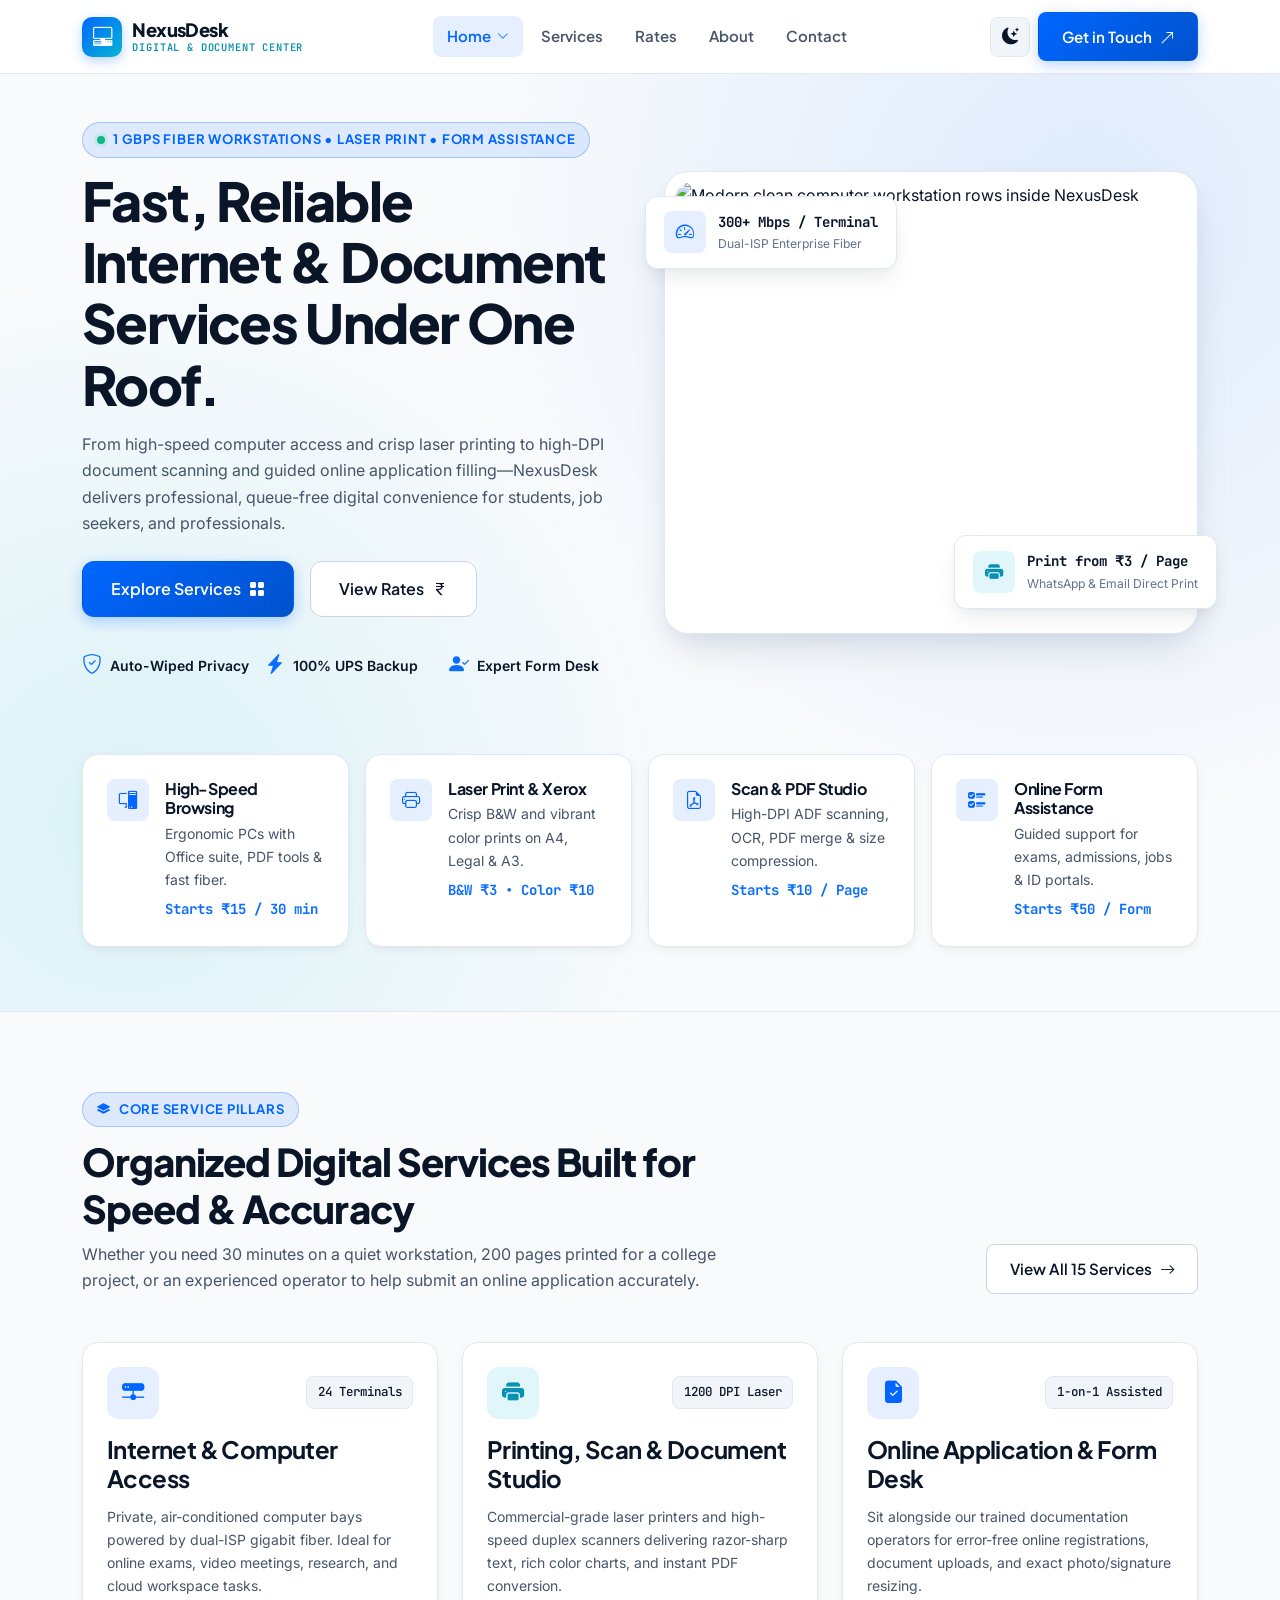
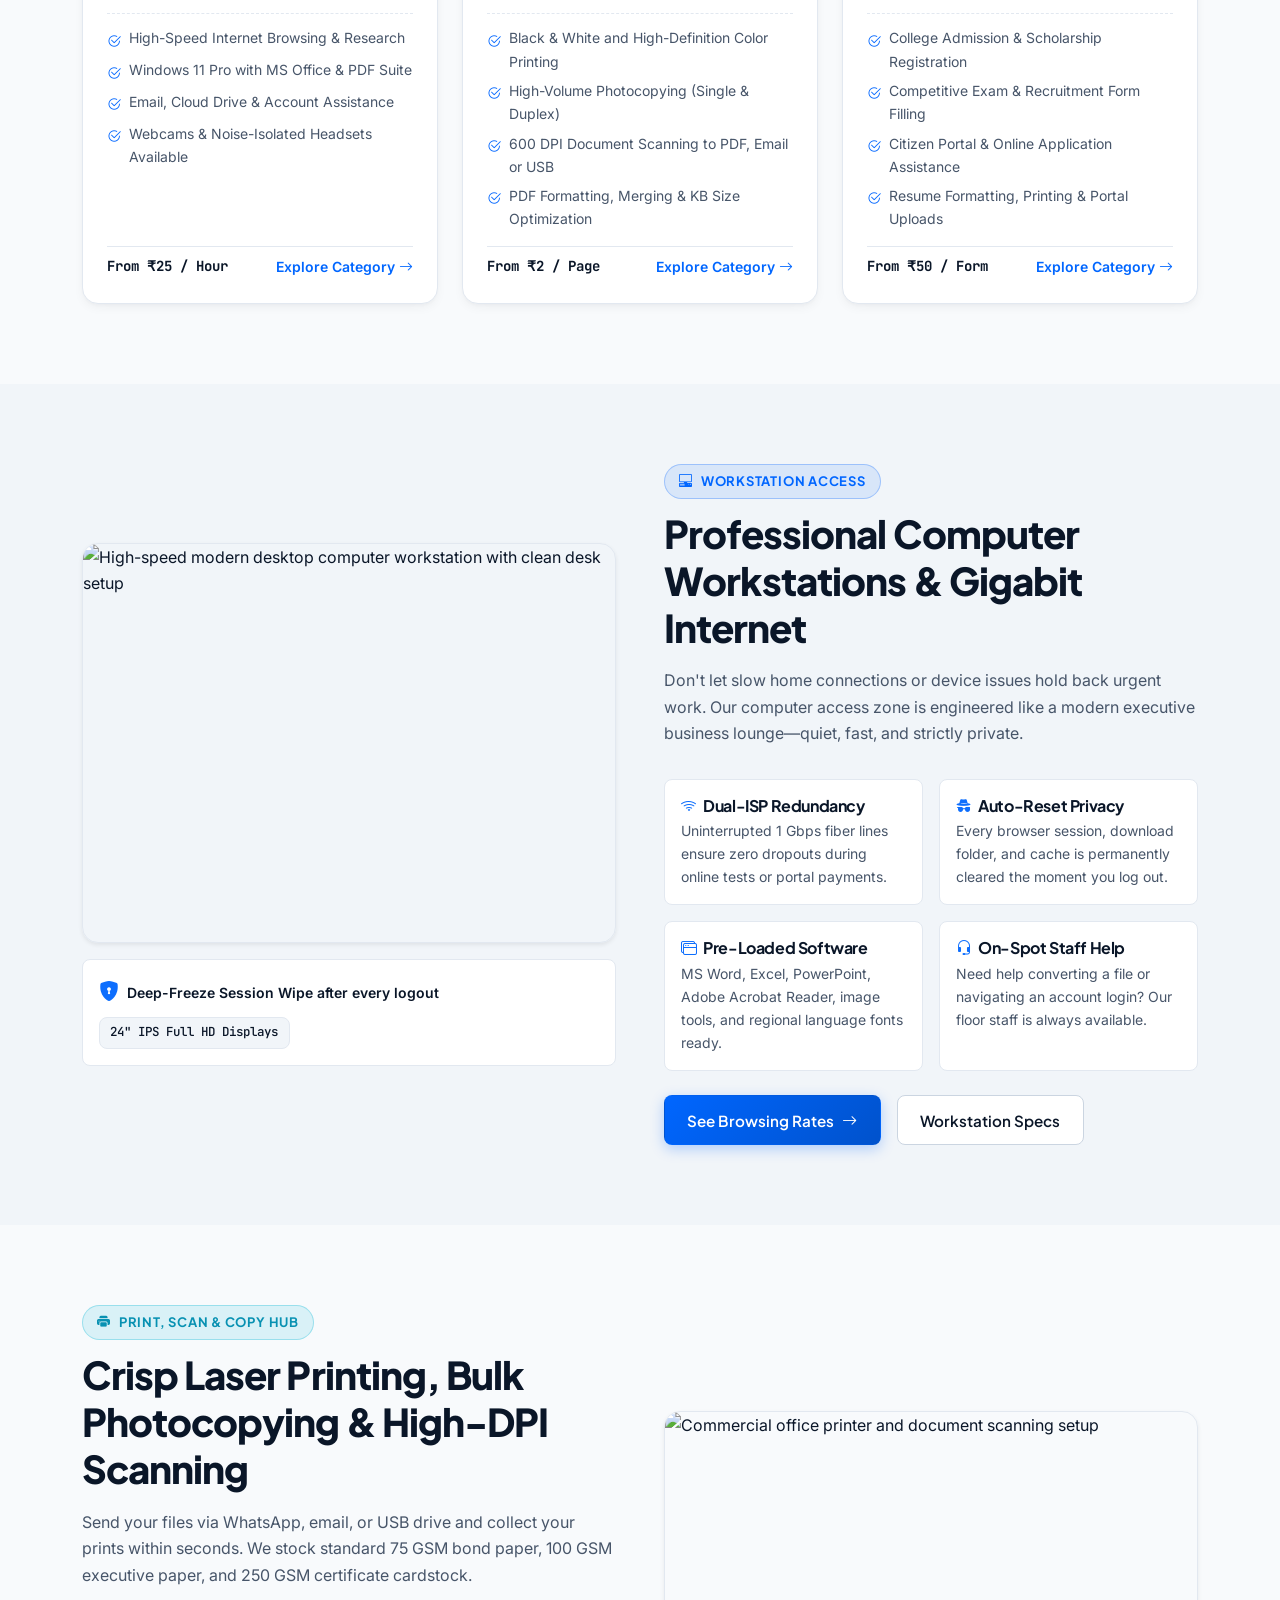
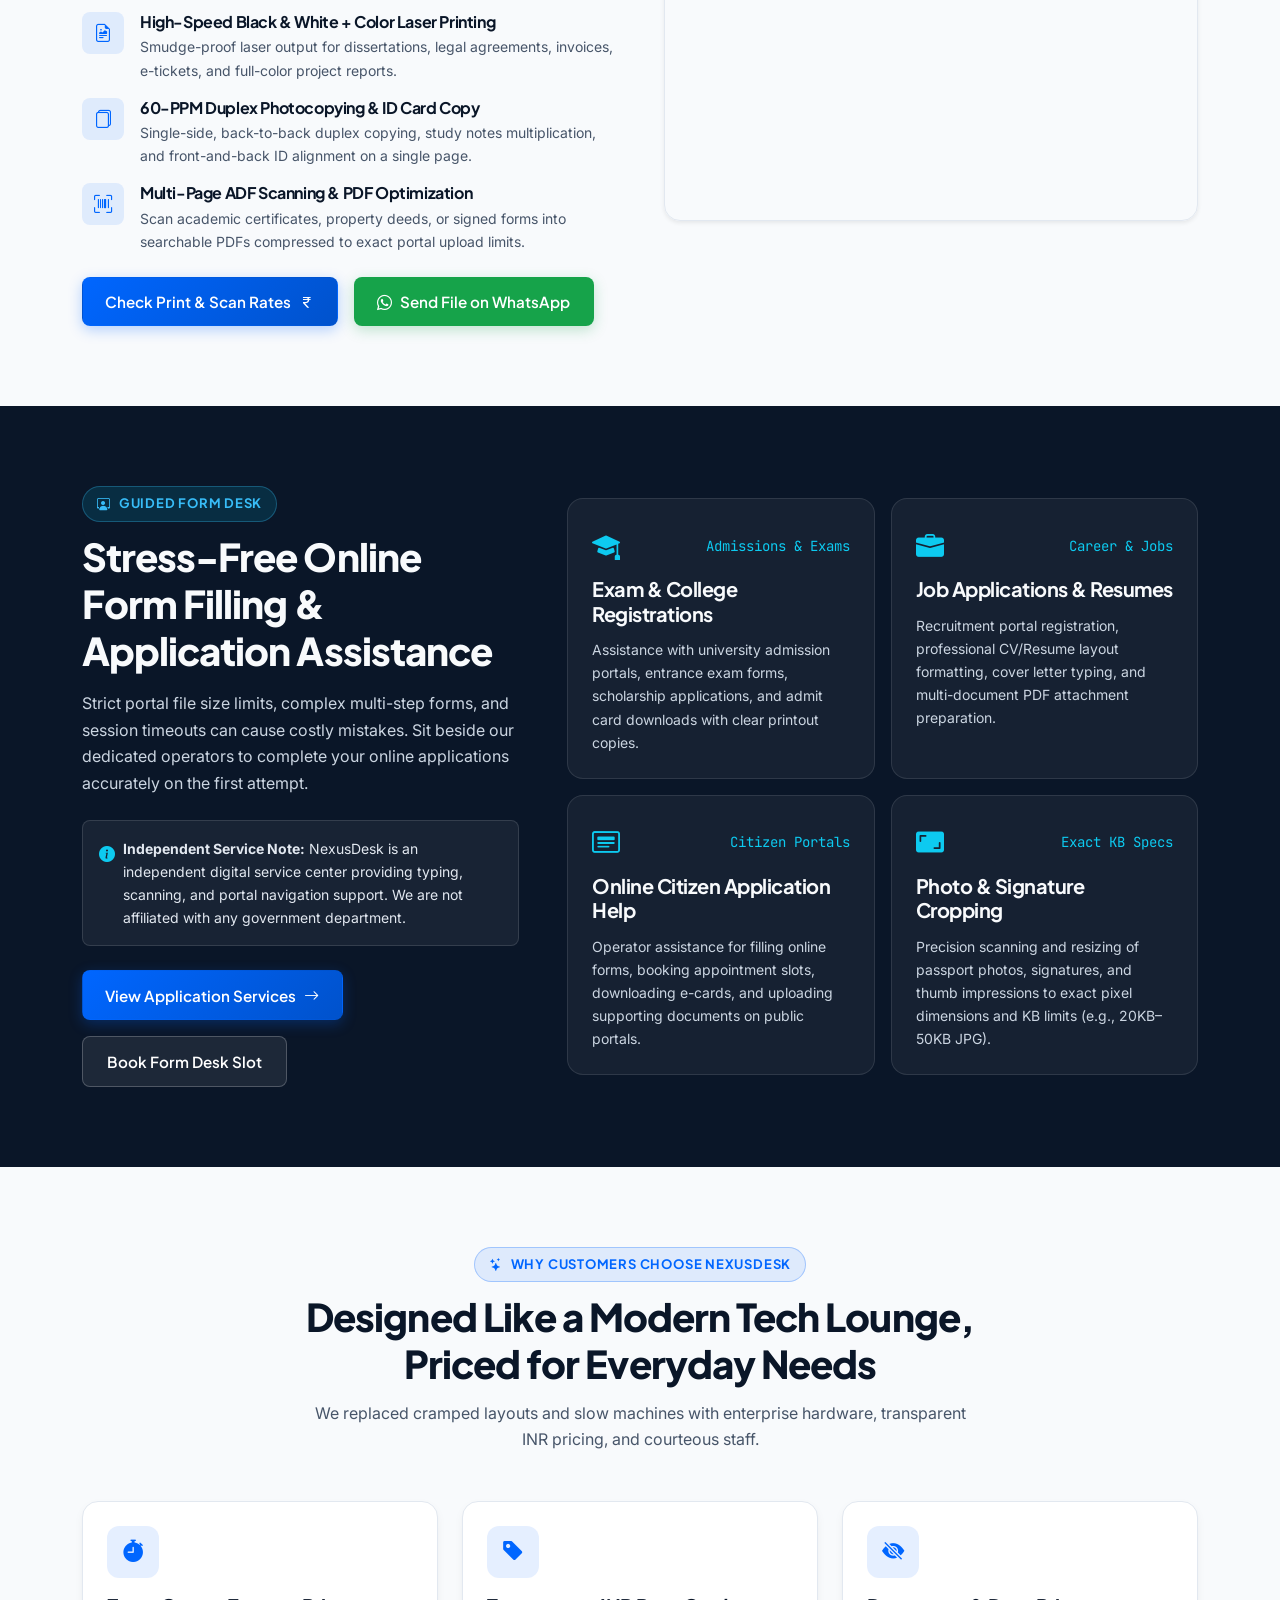
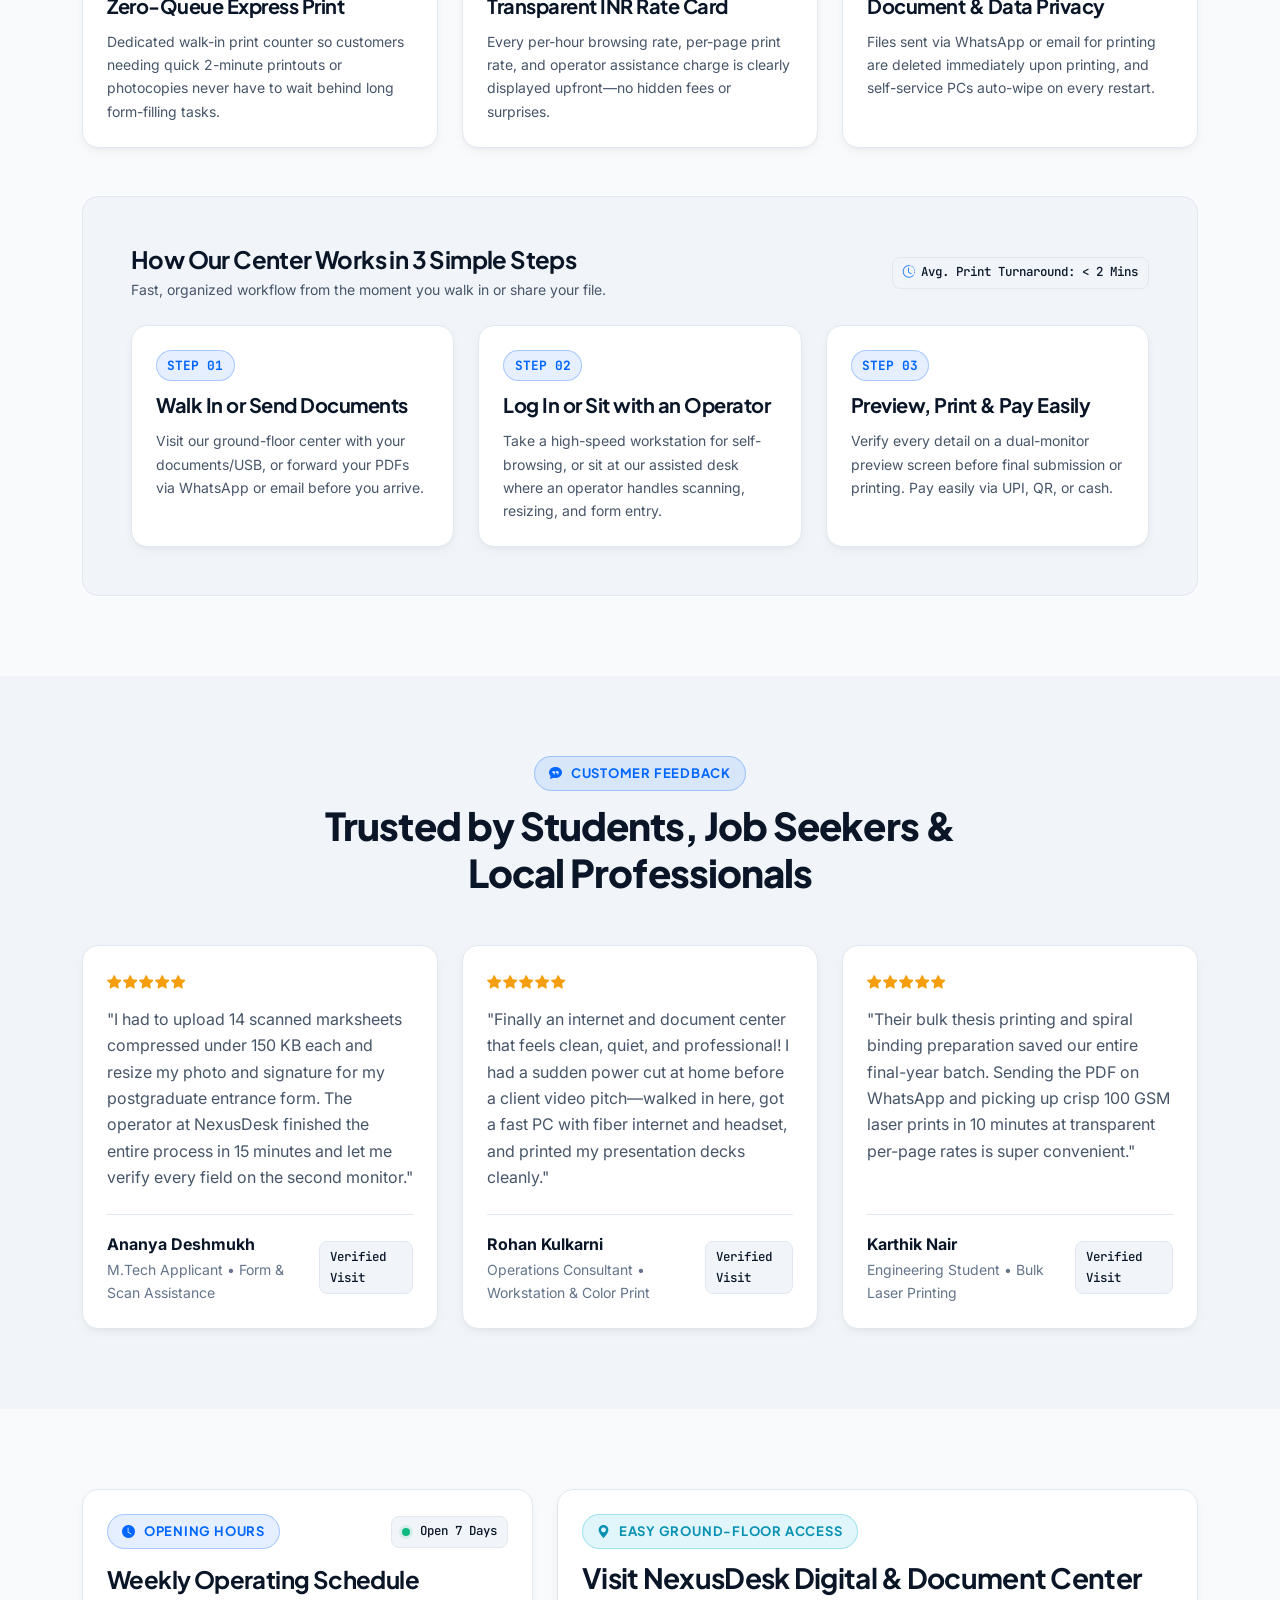
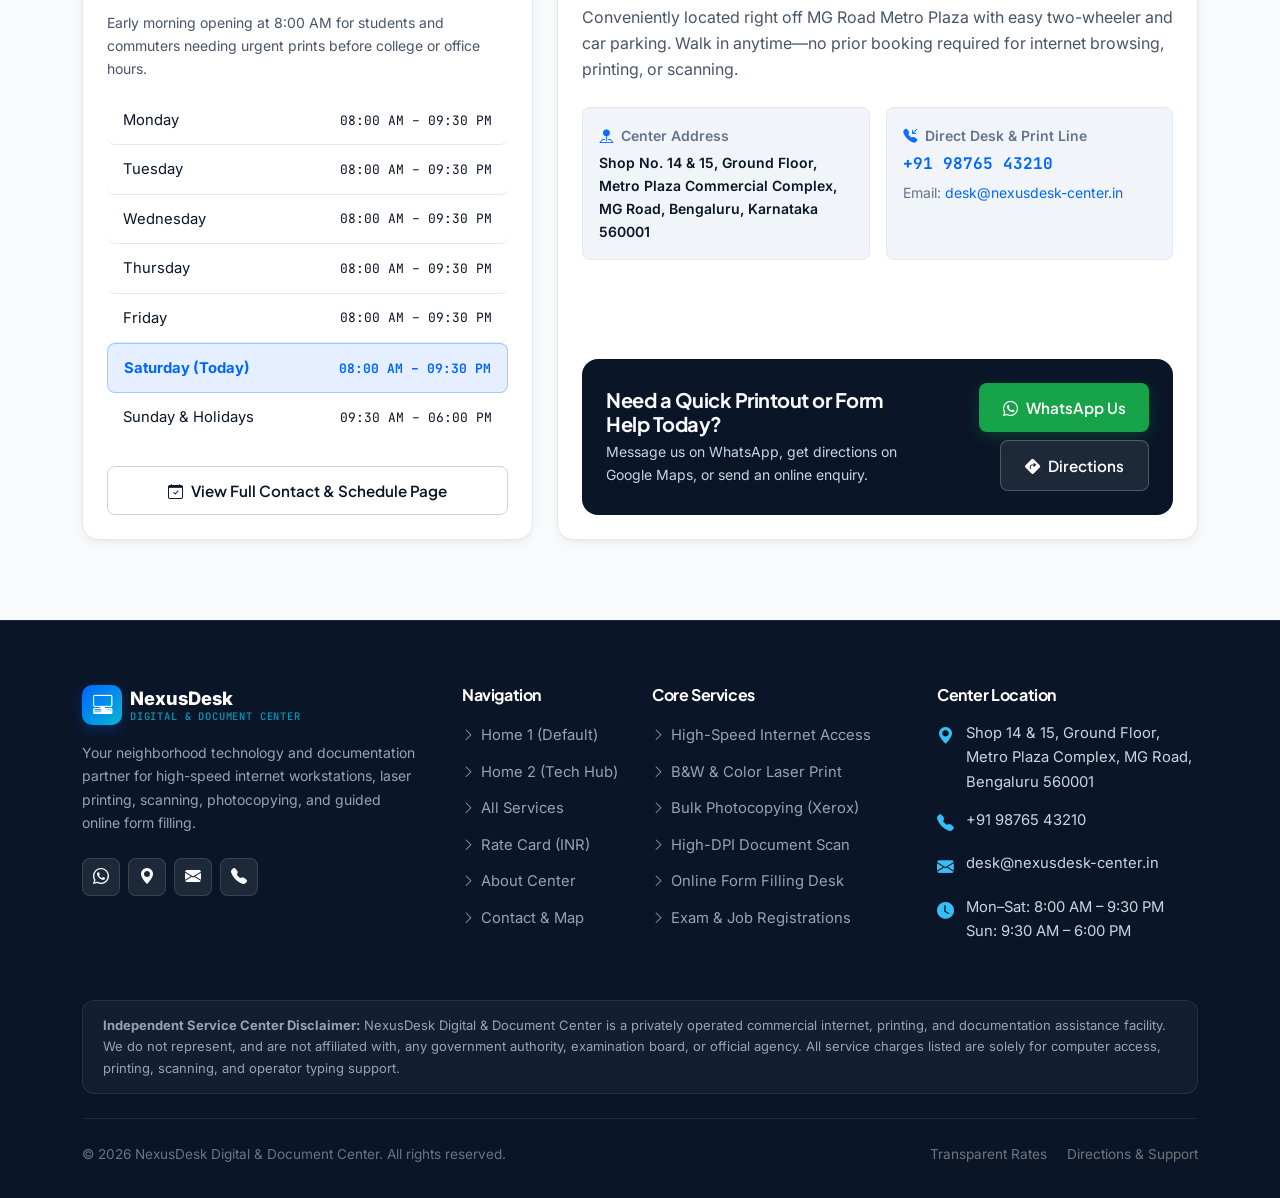
==== index.html @ b6b6ac23 "Your commit message" ====
<!DOCTYPE html>
<html lang="en" data-theme="light">
<head>
  <meta charset="UTF-8" />
  <meta name="viewport" content="width=device-width, initial-scale=1.0" />
  <meta name="description" content="NexusDesk Digital & Document Center — Fast high-speed internet browsing, computer workstations, laser printing, photocopying, high-DPI scanning, and assisted online form filling." />
  <title>NexusDesk Digital &amp; Document Center | High-Speed Internet, Printing &amp; Online Form Assistance</title>

  <!-- Google Fonts (Plus Jakarta Sans, Inter, JetBrains Mono) -->
  <link rel="preconnect" href="https://fonts.googleapis.com" />
  <link rel="preconnect" href="https://fonts.gstatic.com" crossorigin />
  <link href="https://fonts.googleapis.com/css2?family=Inter:wght@400;500;600;700&family=JetBrains+Mono:wght@500;600;700&family=Plus+Jakarta+Sans:wght@600;700;800&display=swap" rel="stylesheet" />

  <!-- Bootstrap 5.3 CSS & Bootstrap Icons -->
  <link href="https://cdn.jsdelivr.net/npm/bootstrap@5.3.3/dist/css/bootstrap.min.css" rel="stylesheet" />
  <link href="https://cdn.jsdelivr.net/npm/bootstrap-icons@1.11.3/font/bootstrap-icons.min.css" rel="stylesheet" />

  <!-- Custom Design System CSS -->
  <link rel="stylesheet" href="assets/css/style.css" />
</head>
<body>

  <!-- ====================================================================
       MANDATORY STICKY NAVBAR
       ==================================================================== -->
  <header class="site-header">
    <nav class="navbar navbar-expand-lg navbar-custom" aria-label="Main Navigation">
      <div class="container">
        <!-- Brand Logo -->
        <a class="navbar-brand-custom" href="index.html">
          <span class="brand-mark"><i class="bi bi-pc-display-horizontal"></i></span>
          <span class="brand-text-wrap">
            <span class="brand-name">NexusDesk</span>
            <span class="brand-tag">Digital &amp; Document Center</span>
          </span>
        </a>

        <!-- Mobile Right Controls (Theme Toggle + Hamburger) -->
        <div class="d-flex align-items-center gap-2 d-lg-none">
          <button type="button" class="btn-theme-toggle js-theme-toggle" aria-label="Switch theme">
            <i class="bi bi-moon-stars-fill"></i>
          </button>
          <button class="navbar-toggler navbar-toggler-custom" type="button" data-bs-toggle="collapse" data-bs-target="#mainNavbarCollapse" aria-controls="mainNavbarCollapse" aria-expanded="false" aria-label="Toggle navigation">
            <i class="bi bi-list"></i>
          </button>
        </div>

        <!-- Navbar Links & Desktop Actions -->
        <div class="collapse navbar-collapse navbar-collapse-custom" id="mainNavbarCollapse">
          <ul class="navbar-nav mx-auto">
            <!-- 1. Home Dropdown (Home 1 & Home 2) -->
            <li class="nav-item dropdown">
              <a class="nav-link dropdown-toggle active" href="index.html" id="homeDropdown" role="button" aria-expanded="false">
                <span>Home</span>
                <i class="bi bi-chevron-down dropdown-chevron"></i>
              </a>
              <ul class="dropdown-menu" aria-labelledby="homeDropdown">
                <li>
                  <a class="dropdown-item active" href="index.html">
                    <div>
                      <span>Home 1 — Digital Service Center</span>
                      <span class="dropdown-item-desc">Classic workstation, print &amp; form hub</span>
                    </div>
                    <i class="bi bi-arrow-right-short fs-5"></i>
                  </a>
                </li>
                <li>
                  <a class="dropdown-item" href="home-2.html">
                    <div>
                      <span>Home 2 — Express Tech &amp; Rate Hub</span>
                      <span class="dropdown-item-desc">Bento showcase &amp; instant cost estimator</span>
                    </div>
                    <i class="bi bi-arrow-right-short fs-5"></i>
                  </a>
                </li>
              </ul>
            </li>

            <!-- 2. Services -->
            <li class="nav-item">
              <a class="nav-link" href="services.html">Services</a>
            </li>

            <!-- 3. Rates -->
            <li class="nav-item">
              <a class="nav-link" href="rates.html">Rates</a>
            </li>

            <!-- 4. About -->
            <li class="nav-item">
              <a class="nav-link" href="about.html">About</a>
            </li>

            <!-- 5. Contact -->
            <li class="nav-item">
              <a class="nav-link" href="contact.html">Contact</a>
            </li>
          </ul>

          <!-- Desktop Theme Toggle + Prominent CTA -->
          <div class="d-none d-lg-flex align-items-center gap-2">
            <button type="button" class="btn-theme-toggle js-theme-toggle" aria-label="Switch theme">
              <i class="bi bi-moon-stars-fill"></i>
            </button>
            <a href="contact.html" class="btn-brand">
              <span>Get in Touch</span>
              <i class="bi bi-arrow-up-right"></i>
            </a>
          </div>

          <!-- Mobile CTA -->
          <div class="navbar-actions-mobile d-lg-none">
            <a href="contact.html" class="btn-brand w-100">
              <span>Get in Touch</span>
              <i class="bi bi-arrow-up-right"></i>
            </a>
          </div>
        </div>
      </div>
    </nav>
  </header>

  <main>
    <!-- ==================================================================
         1. HERO SECTION (HOME 1)
         ================================================================== -->
    <section class="hero-home-1">
      <div class="container">
        <div class="row align-items-center g-5">
          <!-- Hero Copy -->
          <div class="col-lg-6">
            <div class="eyebrow-badge">
              <span class="status-dot"></span>
              <span>1 Gbps Fiber Workstations • Laser Print • Form Assistance</span>
            </div>
            <h1 class="display-title mb-3">
              Fast, Reliable Internet &amp; Document Services Under One Roof.
            </h1>
            <p class="section-subtitle mb-4">
              From high-speed computer access and crisp laser printing to high-DPI document scanning and guided online application filling—NexusDesk delivers professional, queue-free digital convenience for students, job seekers, and professionals.
            </p>

            <!-- Primary & Secondary CTAs -->
            <div class="d-flex flex-wrap align-items-center gap-3 mb-4">
              <a href="services.html" class="btn-brand btn-brand-lg">
                <span>Explore Services</span>
                <i class="bi bi-grid-fill"></i>
              </a>
              <a href="rates.html" class="btn-outline-brand btn-outline-brand-lg">
                <span>View Rates</span>
                <i class="bi bi-currency-rupee"></i>
              </a>
            </div>

            <!-- Trust Micro-Points -->
            <div class="row g-3 pt-2">
              <div class="col-sm-4 col-6">
                <div class="d-flex align-items-center gap-2">
                  <i class="bi bi-shield-check text-primary fs-5"></i>
                  <span class="small fw-semibold">Auto-Wiped Privacy</span>
                </div>
              </div>
              <div class="col-sm-4 col-6">
                <div class="d-flex align-items-center gap-2">
                  <i class="bi bi-lightning-charge-fill text-primary fs-5"></i>
                  <span class="small fw-semibold">100% UPS Backup</span>
                </div>
              </div>
              <div class="col-sm-4 col-12">
                <div class="d-flex align-items-center gap-2">
                  <i class="bi bi-person-check-fill text-primary fs-5"></i>
                  <span class="small fw-semibold">Expert Form Desk</span>
                </div>
              </div>
            </div>
          </div>

          <!-- Hero Workstation Photography & Floating Cards -->
          <div class="col-lg-6">
            <div class="hero-visual-frame">
              <img
                src="https://images.unsplash.com/photo-1497366216548-37526070297c?auto=format&fit=crop&w=1200&q=85"
                alt="Modern clean computer workstation rows inside NexusDesk Digital Service Center"
                class="hero-main-img"
              />

              <!-- Floating Card 1 -->
              <div class="hero-floating-card card-top-left">
                <div class="icon-box-sm">
                  <i class="bi bi-speedometer2"></i>
                </div>
                <div>
                  <div class="font-mono fw-bold small" style="color: var(--text-primary);">300+ Mbps / Terminal</div>
                  <div class="text-muted" style="font-size: 0.76rem;">Dual-ISP Enterprise Fiber</div>
                </div>
              </div>

              <!-- Floating Card 2 -->
              <div class="hero-floating-card card-bottom-right">
                <div class="icon-box-sm" style="background-color: var(--accent-cyan-soft); color: var(--accent-cyan);">
                  <i class="bi bi-printer-fill"></i>
                </div>
                <div>
                  <div class="font-mono fw-bold small" style="color: var(--text-primary);">Print from ₹3 / Page</div>
                  <div class="text-muted" style="font-size: 0.76rem;">WhatsApp &amp; Email Direct Print</div>
                </div>
              </div>
            </div>
          </div>
        </div>

        <!-- Quick Service Highlights Bar -->
        <div class="row g-3 mt-5 pt-2">
          <div class="col-md-6 col-xl-3">
            <div class="surface-card p-4 d-flex align-items-start gap-3">
              <div class="icon-box-sm"><i class="bi bi-pc-display"></i></div>
              <div>
                <h2 class="h6 fw-bold mb-1">High-Speed Browsing</h2>
                <p class="small mb-1">Ergonomic PCs with Office suite, PDF tools &amp; fast fiber.</p>
                <span class="font-mono small fw-bold text-primary">Starts ₹15 / 30 min</span>
              </div>
            </div>
          </div>
          <div class="col-md-6 col-xl-3">
            <div class="surface-card p-4 d-flex align-items-start gap-3">
              <div class="icon-box-sm"><i class="bi bi-printer"></i></div>
              <div>
                <h2 class="h6 fw-bold mb-1">Laser Print &amp; Xerox</h2>
                <p class="small mb-1">Crisp B&amp;W and vibrant color prints on A4, Legal &amp; A3.</p>
                <span class="font-mono small fw-bold text-primary">B&amp;W ₹3 • Color ₹10</span>
              </div>
            </div>
          </div>
          <div class="col-md-6 col-xl-3">
            <div class="surface-card p-4 d-flex align-items-start gap-3">
              <div class="icon-box-sm"><i class="bi bi-file-earmark-pdf"></i></div>
              <div>
                <h2 class="h6 fw-bold mb-1">Scan &amp; PDF Studio</h2>
                <p class="small mb-1">High-DPI ADF scanning, OCR, PDF merge &amp; size compression.</p>
                <span class="font-mono small fw-bold text-primary">Starts ₹10 / Page</span>
              </div>
            </div>
          </div>
          <div class="col-md-6 col-xl-3">
            <div class="surface-card p-4 d-flex align-items-start gap-3">
              <div class="icon-box-sm"><i class="bi bi-ui-checks"></i></div>
              <div>
                <h2 class="h6 fw-bold mb-1">Online Form Assistance</h2>
                <p class="small mb-1">Guided support for exams, admissions, jobs &amp; ID portals.</p>
                <span class="font-mono small fw-bold text-primary">Starts ₹50 / Form</span>
              </div>
            </div>
          </div>
        </div>
      </div>
    </section>

    <!-- ==================================================================
         2. FEATURED SERVICES OVERVIEW
         ================================================================== -->
    <section class="section-padding">
      <div class="container">
        <div class="row align-items-end justify-content-between mb-5 g-3">
          <div class="col-lg-7">
            <span class="eyebrow-badge"><i class="bi bi-layers-fill"></i> Core Service Pillars</span>
            <h2 class="section-title mb-2">Organized Digital Services Built for Speed &amp; Accuracy</h2>
            <p class="section-subtitle mb-0">
              Whether you need 30 minutes on a quiet workstation, 200 pages printed for a college project, or an experienced operator to help submit an online application accurately.
            </p>
          </div>
          <div class="col-lg-auto">
            <a href="services.html" class="btn-outline-brand">
              <span>View All 15 Services</span>
              <i class="bi bi-arrow-right"></i>
            </a>
          </div>
        </div>

        <div class="row g-4">
          <!-- Pillar 1 -->
          <div class="col-lg-4 js-reveal">
            <div class="surface-card d-flex flex-column justify-content-between">
              <div>
                <div class="d-flex align-items-center justify-content-between mb-3">
                  <div class="icon-box mb-0"><i class="bi bi-hdd-network-fill"></i></div>
                  <span class="spec-pill">24 Terminals</span>
                </div>
                <h3 class="h4 fw-bold">Internet &amp; Computer Access</h3>
                <p class="small">
                  Private, air-conditioned computer bays powered by dual-ISP gigabit fiber. Ideal for online exams, video meetings, research, and cloud workspace tasks.
                </p>
                <ul class="service-meta-list">
                  <li><i class="bi bi-check2-circle"></i> <span>High-Speed Internet Browsing &amp; Research</span></li>
                  <li><i class="bi bi-check2-circle"></i> <span>Windows 11 Pro with MS Office &amp; PDF Suite</span></li>
                  <li><i class="bi bi-check2-circle"></i> <span>Email, Cloud Drive &amp; Account Assistance</span></li>
                  <li><i class="bi bi-check2-circle"></i> <span>Webcams &amp; Noise-Isolated Headsets Available</span></li>
                </ul>
              </div>
              <div class="pt-2 border-top d-flex align-items-center justify-content-between" style="border-color: var(--border-color) !important;">
                <span class="font-mono small fw-bold" style="color: var(--text-primary);">From ₹25 / Hour</span>
                <a href="services.html#internet-services" class="fw-semibold small">
                  Explore Category <i class="bi bi-arrow-right"></i>
                </a>
              </div>
            </div>
          </div>

          <!-- Pillar 2 -->
          <div class="col-lg-4 js-reveal">
            <div class="surface-card d-flex flex-column justify-content-between">
              <div>
                <div class="d-flex align-items-center justify-content-between mb-3">
                  <div class="icon-box icon-cyan mb-0"><i class="bi bi-printer-fill"></i></div>
                  <span class="spec-pill">1200 DPI Laser</span>
                </div>
                <h3 class="h4 fw-bold">Printing, Scan &amp; Document Studio</h3>
                <p class="small">
                  Commercial-grade laser printers and high-speed duplex scanners delivering razor-sharp text, rich color charts, and instant PDF conversion.
                </p>
                <ul class="service-meta-list">
                  <li><i class="bi bi-check2-circle"></i> <span>Black &amp; White and High-Definition Color Printing</span></li>
                  <li><i class="bi bi-check2-circle"></i> <span>High-Volume Photocopying (Single &amp; Duplex)</span></li>
                  <li><i class="bi bi-check2-circle"></i> <span>600 DPI Document Scanning to PDF, Email or USB</span></li>
                  <li><i class="bi bi-check2-circle"></i> <span>PDF Formatting, Merging &amp; KB Size Optimization</span></li>
                </ul>
              </div>
              <div class="pt-2 border-top d-flex align-items-center justify-content-between" style="border-color: var(--border-color) !important;">
                <span class="font-mono small fw-bold" style="color: var(--text-primary);">From ₹2 / Page</span>
                <a href="services.html#printing-services" class="fw-semibold small">
                  Explore Category <i class="bi bi-arrow-right"></i>
                </a>
              </div>
            </div>
          </div>

          <!-- Pillar 3 -->
          <div class="col-lg-4 js-reveal">
            <div class="surface-card d-flex flex-column justify-content-between">
              <div>
                <div class="d-flex align-items-center justify-content-between mb-3">
                  <div class="icon-box mb-0"><i class="bi bi-file-earmark-check-fill"></i></div>
                  <span class="spec-pill">1-on-1 Assisted</span>
                </div>
                <h3 class="h4 fw-bold">Online Application &amp; Form Desk</h3>
                <p class="small">
                  Sit alongside our trained documentation operators for error-free online registrations, document uploads, and exact photo/signature resizing.
                </p>
                <ul class="service-meta-list">
                  <li><i class="bi bi-check2-circle"></i> <span>College Admission &amp; Scholarship Registration</span></li>
                  <li><i class="bi bi-check2-circle"></i> <span>Competitive Exam &amp; Recruitment Form Filling</span></li>
                  <li><i class="bi bi-check2-circle"></i> <span>Citizen Portal &amp; Online Application Assistance</span></li>
                  <li><i class="bi bi-check2-circle"></i> <span>Resume Formatting, Printing &amp; Portal Uploads</span></li>
                </ul>
              </div>
              <div class="pt-2 border-top d-flex align-items-center justify-content-between" style="border-color: var(--border-color) !important;">
                <span class="font-mono small fw-bold" style="color: var(--text-primary);">From ₹50 / Form</span>
                <a href="services.html#application-services" class="fw-semibold small">
                  Explore Category <i class="bi bi-arrow-right"></i>
                </a>
              </div>
            </div>
          </div>
        </div>
      </div>
    </section>

    <!-- ==================================================================
         3. INTERNET BROWSING & COMPUTER ACCESS SECTION
         ================================================================== -->
    <section class="section-padding bg-surface-alt">
      <div class="container">
        <div class="row align-items-center g-5">
          <div class="col-lg-6 js-reveal">
            <div class="position-relative">
              <img
                src="https://images.unsplash.com/photo-1517694712202-14dd9538aa97?auto=format&fit=crop&w=1000&q=80"
                alt="High-speed modern desktop computer workstation with clean desk setup"
                class="rounded-4 shadow-sm w-100"
                style="height: 400px; object-fit: cover; border: 1px solid var(--border-color);"
              />
              <div class="p-3 rounded-3 mt-3 d-flex flex-wrap align-items-center justify-content-between gap-2" style="background-color: var(--bg-surface); border: 1px solid var(--border-color);">
                <div class="d-flex align-items-center gap-2">
                  <i class="bi bi-shield-lock-fill text-primary fs-5"></i>
                  <span class="small fw-semibold">Deep-Freeze Session Wipe after every logout</span>
                </div>
                <span class="spec-pill">24" IPS Full HD Displays</span>
              </div>
            </div>
          </div>

          <div class="col-lg-6 js-reveal">
            <span class="eyebrow-badge"><i class="bi bi-pc-display-horizontal"></i> Workstation Access</span>
            <h2 class="section-title mb-3">Professional Computer Workstations &amp; Gigabit Internet</h2>
            <p>
              Don't let slow home connections or device issues hold back urgent work. Our computer access zone is engineered like a modern executive business lounge—quiet, fast, and strictly private.
            </p>

            <div class="row g-3 my-3">
              <div class="col-sm-6">
                <div class="p-3 rounded-3 h-100" style="background-color: var(--bg-surface); border: 1px solid var(--border-color);">
                  <h3 class="h6 fw-bold mb-1"><i class="bi bi-wifi text-primary me-1"></i> Dual-ISP Redundancy</h3>
                  <p class="small mb-0">Uninterrupted 1 Gbps fiber lines ensure zero dropouts during online tests or portal payments.</p>
                </div>
              </div>
              <div class="col-sm-6">
                <div class="p-3 rounded-3 h-100" style="background-color: var(--bg-surface); border: 1px solid var(--border-color);">
                  <h3 class="h6 fw-bold mb-1"><i class="bi bi-incognito text-primary me-1"></i> Auto-Reset Privacy</h3>
                  <p class="small mb-0">Every browser session, download folder, and cache is permanently cleared the moment you log out.</p>
                </div>
              </div>
              <div class="col-sm-6">
                <div class="p-3 rounded-3 h-100" style="background-color: var(--bg-surface); border: 1px solid var(--border-color);">
                  <h3 class="h6 fw-bold mb-1"><i class="bi bi-window-stack text-primary me-1"></i> Pre-Loaded Software</h3>
                  <p class="small mb-0">MS Word, Excel, PowerPoint, Adobe Acrobat Reader, image tools, and regional language fonts ready.</p>
                </div>
              </div>
              <div class="col-sm-6">
                <div class="p-3 rounded-3 h-100" style="background-color: var(--bg-surface); border: 1px solid var(--border-color);">
                  <h3 class="h6 fw-bold mb-1"><i class="bi bi-headset text-primary me-1"></i> On-Spot Staff Help</h3>
                  <p class="small mb-0">Need help converting a file or navigating an account login? Our floor staff is always available.</p>
                </div>
              </div>
            </div>

            <div class="d-flex flex-wrap gap-3 mt-4">
              <a href="rates.html#browsing-rates" class="btn-brand">
                <span>See Browsing Rates</span>
                <i class="bi bi-arrow-right"></i>
              </a>
              <a href="services.html#internet-services" class="btn-outline-brand">
                <span>Workstation Specs</span>
              </a>
            </div>
          </div>
        </div>
      </div>
    </section>

    <!-- ==================================================================
         4. PRINTING, SCANNING & PHOTOCOPYING SHOWCASE
         ================================================================== -->
    <section class="section-padding">
      <div class="container">
        <div class="row align-items-center g-5">
          <div class="col-lg-6 order-2 order-lg-1 js-reveal">
            <span class="eyebrow-badge eyebrow-cyan"><i class="bi bi-printer-fill"></i> Print, Scan &amp; Copy Hub</span>
            <h2 class="section-title mb-3">Crisp Laser Printing, Bulk Photocopying &amp; High-DPI Scanning</h2>
            <p>
              Send your files via WhatsApp, email, or USB drive and collect your prints within seconds. We stock standard 75 GSM bond paper, 100 GSM executive paper, and 250 GSM certificate cardstock.
            </p>

            <div class="d-flex flex-column gap-3 my-4">
              <div class="d-flex align-items-start gap-3">
                <div class="icon-box-sm"><i class="bi bi-file-earmark-richtext"></i></div>
                <div>
                  <h3 class="h6 fw-bold mb-1">High-Speed Black &amp; White + Color Laser Printing</h3>
                  <p class="small mb-0">Smudge-proof laser output for dissertations, legal agreements, invoices, e-tickets, and full-color project reports.</p>
                </div>
              </div>
              <div class="d-flex align-items-start gap-3">
                <div class="icon-box-sm"><i class="bi bi-files"></i></div>
                <div>
                  <h3 class="h6 fw-bold mb-1">60-PPM Duplex Photocopying &amp; ID Card Copy</h3>
                  <p class="small mb-0">Single-side, back-to-back duplex copying, study notes multiplication, and front-and-back ID alignment on a single page.</p>
                </div>
              </div>
              <div class="d-flex align-items-start gap-3">
                <div class="icon-box-sm"><i class="bi bi-upc-scan"></i></div>
                <div>
                  <h3 class="h6 fw-bold mb-1">Multi-Page ADF Scanning &amp; PDF Optimization</h3>
                  <p class="small mb-0">Scan academic certificates, property deeds, or signed forms into searchable PDFs compressed to exact portal upload limits.</p>
                </div>
              </div>
            </div>

            <div class="d-flex flex-wrap gap-3">
              <a href="rates.html#printing-rates" class="btn-brand">
                <span>Check Print &amp; Scan Rates</span>
                <i class="bi bi-currency-rupee"></i>
              </a>
              <a href="https://wa.me/919876543210?text=Hello%20NexusDesk%2C%20I%20would%20like%20to%20send%20a%20document%20for%20printing." data-config="whatsapp" data-whatsapp-msg="Hello NexusDesk, I would like to send a document for printing." class="btn-whatsapp">
                <i class="bi bi-whatsapp"></i>
                <span>Send File on WhatsApp</span>
              </a>
            </div>
          </div>

          <div class="col-lg-6 order-1 order-lg-2 js-reveal">
            <img
              src="https://images.unsplash.com/photo-1612815154858-60aa4c59eaa6?auto=format&fit=crop&w=1000&q=80"
              alt="Commercial office printer and document scanning setup"
              class="rounded-4 shadow-sm w-100"
              style="height: 410px; object-fit: cover; border: 1px solid var(--border-color);"
            />
          </div>
        </div>
      </div>
    </section>

    <!-- ==================================================================
         5. ONLINE APPLICATION & FORM-FILLING ASSISTANCE SECTION
         ================================================================== -->
    <section class="section-padding bg-navy">
      <div class="container">
        <div class="row align-items-center g-5">
          <div class="col-lg-5 js-reveal">
            <span class="eyebrow-badge eyebrow-on-navy"><i class="bi bi-person-workspace"></i> Guided Form Desk</span>
            <h2 class="section-title mb-3">Stress-Free Online Form Filling &amp; Application Assistance</h2>
            <p class="mb-4">
              Strict portal file size limits, complex multi-step forms, and session timeouts can cause costly mistakes. Sit beside our dedicated operators to complete your online applications accurately on the first attempt.
            </p>
            <div class="p-3 rounded-3 mb-4" style="background: rgba(255,255,255,0.06); border: 1px solid rgba(255,255,255,0.12);">
              <div class="d-flex align-items-start gap-2">
                <i class="bi bi-info-circle-fill text-info mt-1"></i>
                <p class="small mb-0" style="color: #E2E8F0;">
                  <strong>Independent Service Note:</strong> NexusDesk is an independent digital service center providing typing, scanning, and portal navigation support. We are not affiliated with any government department.
                </p>
              </div>
            </div>
            <div class="d-flex flex-wrap gap-3">
              <a href="services.html#application-services" class="btn-brand">
                <span>View Application Services</span>
                <i class="bi bi-arrow-right"></i>
              </a>
              <a href="contact.html?service=Online%20Form%20Filling" class="btn-on-navy-outline">
                <span>Book Form Desk Slot</span>
              </a>
            </div>
          </div>

          <div class="col-lg-7 js-reveal">
            <div class="row g-3">
              <div class="col-md-6">
                <div class="p-4 rounded-4 h-100" style="background: rgba(255,255,255,0.05); border: 1px solid rgba(255,255,255,0.1);">
                  <div class="d-flex align-items-center justify-content-between mb-2">
                    <i class="bi bi-mortarboard-fill fs-3 text-info"></i>
                    <span class="font-mono small text-info">Admissions &amp; Exams</span>
                  </div>
                  <h3 class="h5 fw-bold">Exam &amp; College Registrations</h3>
                  <p class="small mb-0">
                    Assistance with university admission portals, entrance exam forms, scholarship applications, and admit card downloads with clear printout copies.
                  </p>
                </div>
              </div>
              <div class="col-md-6">
                <div class="p-4 rounded-4 h-100" style="background: rgba(255,255,255,0.05); border: 1px solid rgba(255,255,255,0.1);">
                  <div class="d-flex align-items-center justify-content-between mb-2">
                    <i class="bi bi-briefcase-fill fs-3 text-info"></i>
                    <span class="font-mono small text-info">Career &amp; Jobs</span>
                  </div>
                  <h3 class="h5 fw-bold">Job Applications &amp; Resumes</h3>
                  <p class="small mb-0">
                    Recruitment portal registration, professional CV/Resume layout formatting, cover letter typing, and multi-document PDF attachment preparation.
                  </p>
                </div>
              </div>
              <div class="col-md-6">
                <div class="p-4 rounded-4 h-100" style="background: rgba(255,255,255,0.05); border: 1px solid rgba(255,255,255,0.1);">
                  <div class="d-flex align-items-center justify-content-between mb-2">
                    <i class="bi bi-card-heading fs-3 text-info"></i>
                    <span class="font-mono small text-info">Citizen Portals</span>
                  </div>
                  <h3 class="h5 fw-bold">Online Citizen Application Help</h3>
                  <p class="small mb-0">
                    Operator assistance for filling online forms, booking appointment slots, downloading e-cards, and uploading supporting documents on public portals.
                  </p>
                </div>
              </div>
              <div class="col-md-6">
                <div class="p-4 rounded-4 h-100" style="background: rgba(255,255,255,0.05); border: 1px solid rgba(255,255,255,0.1);">
                  <div class="d-flex align-items-center justify-content-between mb-2">
                    <i class="bi bi-aspect-ratio-fill fs-3 text-info"></i>
                    <span class="font-mono small text-info">Exact KB Specs</span>
                  </div>
                  <h3 class="h5 fw-bold">Photo &amp; Signature Cropping</h3>
                  <p class="small mb-0">
                    Precision scanning and resizing of passport photos, signatures, and thumb impressions to exact pixel dimensions and KB limits (e.g., 20KB–50KB JPG).
                  </p>
                </div>
              </div>
            </div>
          </div>
        </div>
      </div>
    </section>

    <!-- ==================================================================
         6. WHY CHOOSE US & SIMPLE 3-STEP PROCESS
         ================================================================== -->
    <section class="section-padding">
      <div class="container">
        <div class="text-center mx-auto mb-5" style="max-width: 680px;">
          <span class="eyebrow-badge"><i class="bi bi-stars"></i> Why Customers Choose NexusDesk</span>
          <h2 class="section-title">Designed Like a Modern Tech Lounge, Priced for Everyday Needs</h2>
          <p class="section-subtitle mx-auto">
            We replaced cramped layouts and slow machines with enterprise hardware, transparent INR pricing, and courteous staff.
          </p>
        </div>

        <div class="row g-4 mb-5">
          <div class="col-md-6 col-lg-4 js-reveal">
            <div class="surface-card">
              <div class="icon-box"><i class="bi bi-stopwatch-fill"></i></div>
              <h3 class="h5 fw-bold">Zero-Queue Express Print</h3>
              <p class="small mb-0">
                Dedicated walk-in print counter so customers needing quick 2-minute printouts or photocopies never have to wait behind long form-filling tasks.
              </p>
            </div>
          </div>
          <div class="col-md-6 col-lg-4 js-reveal">
            <div class="surface-card">
              <div class="icon-box"><i class="bi bi-tag-fill"></i></div>
              <h3 class="h5 fw-bold">Transparent INR Rate Card</h3>
              <p class="small mb-0">
                Every per-hour browsing rate, per-page print rate, and operator assistance charge is clearly displayed upfront—no hidden fees or surprises.
              </p>
            </div>
          </div>
          <div class="col-md-6 col-lg-4 js-reveal">
            <div class="surface-card">
              <div class="icon-box"><i class="bi bi-eye-slash-fill"></i></div>
              <h3 class="h5 fw-bold">Document &amp; Data Privacy</h3>
              <p class="small mb-0">
                Files sent via WhatsApp or email for printing are deleted immediately upon printing, and self-service PCs auto-wipe on every restart.
              </p>
            </div>
          </div>
        </div>

        <!-- Simple 3-Step Service Process -->
        <div class="p-4 p-lg-5 rounded-4 bg-surface-alt" style="border: 1px solid var(--border-color);">
          <div class="row align-items-center mb-4">
            <div class="col-lg-8">
              <h3 class="h4 fw-bold mb-1">How Our Center Works in 3 Simple Steps</h3>
              <p class="small mb-0">Fast, organized workflow from the moment you walk in or share your file.</p>
            </div>
            <div class="col-lg-4 text-lg-end mt-3 mt-lg-0">
              <span class="spec-pill"><i class="bi bi-clock-history text-primary"></i> Avg. Print Turnaround: &lt; 2 Mins</span>
            </div>
          </div>

          <div class="row g-4">
            <div class="col-md-4">
              <div class="process-step-card">
                <span class="step-number-pill">STEP 01</span>
                <h4 class="h5 fw-bold">Walk In or Send Documents</h4>
                <p class="small mb-0">
                  Visit our ground-floor center with your documents/USB, or forward your PDFs via WhatsApp or email before you arrive.
                </p>
              </div>
            </div>
            <div class="col-md-4">
              <div class="process-step-card">
                <span class="step-number-pill">STEP 02</span>
                <h4 class="h5 fw-bold">Log In or Sit with an Operator</h4>
                <p class="small mb-0">
                  Take a high-speed workstation for self-browsing, or sit at our assisted desk where an operator handles scanning, resizing, and form entry.
                </p>
              </div>
            </div>
            <div class="col-md-4">
              <div class="process-step-card">
                <span class="step-number-pill">STEP 03</span>
                <h4 class="h5 fw-bold">Preview, Print &amp; Pay Easily</h4>
                <p class="small mb-0">
                  Verify every detail on a dual-monitor preview screen before final submission or printing. Pay easily via UPI, QR, or cash.
                </p>
              </div>
            </div>
          </div>
        </div>
      </div>
    </section>

    <!-- ==================================================================
         7. CUSTOMER TESTIMONIALS
         ================================================================== -->
    <section class="section-padding bg-surface-alt">
      <div class="container">
        <div class="text-center mx-auto mb-5" style="max-width: 640px;">
          <span class="eyebrow-badge"><i class="bi bi-chat-quote-fill"></i> Customer Feedback</span>
          <h2 class="section-title">Trusted by Students, Job Seekers &amp; Local Professionals</h2>
        </div>

        <div class="row g-4">
          <div class="col-lg-4 js-reveal">
            <div class="testimonial-card">
              <div>
                <div class="rating-stars" aria-label="5 out of 5 stars">
                  <i class="bi bi-star-fill"></i><i class="bi bi-star-fill"></i><i class="bi bi-star-fill"></i><i class="bi bi-star-fill"></i><i class="bi bi-star-fill"></i>
                </div>
                <p class="mb-4">
                  "I had to upload 14 scanned marksheets compressed under 150 KB each and resize my photo and signature for my postgraduate entrance form. The operator at NexusDesk finished the entire process in 15 minutes and let me verify every field on the second monitor."
                </p>
              </div>
              <div class="d-flex align-items-center justify-content-between pt-3 border-top" style="border-color: var(--border-color) !important;">
                <div>
                  <div class="fw-bold" style="color: var(--text-primary);">Ananya Deshmukh</div>
                  <div class="small text-muted">M.Tech Applicant • Form &amp; Scan Assistance</div>
                </div>
                <span class="spec-pill">Verified Visit</span>
              </div>
            </div>
          </div>

          <div class="col-lg-4 js-reveal">
            <div class="testimonial-card">
              <div>
                <div class="rating-stars" aria-label="5 out of 5 stars">
                  <i class="bi bi-star-fill"></i><i class="bi bi-star-fill"></i><i class="bi bi-star-fill"></i><i class="bi bi-star-fill"></i><i class="bi bi-star-fill"></i>
                </div>
                <p class="mb-4">
                  "Finally an internet and document center that feels clean, quiet, and professional! I had a sudden power cut at home before a client video pitch—walked in here, got a fast PC with fiber internet and headset, and printed my presentation decks cleanly."
                </p>
              </div>
              <div class="d-flex align-items-center justify-content-between pt-3 border-top" style="border-color: var(--border-color) !important;">
                <div>
                  <div class="fw-bold" style="color: var(--text-primary);">Rohan Kulkarni</div>
                  <div class="small text-muted">Operations Consultant • Workstation &amp; Color Print</div>
                </div>
                <span class="spec-pill">Verified Visit</span>
              </div>
            </div>
          </div>

          <div class="col-lg-4 js-reveal">
            <div class="testimonial-card">
              <div>
                <div class="rating-stars" aria-label="5 out of 5 stars">
                  <i class="bi bi-star-fill"></i><i class="bi bi-star-fill"></i><i class="bi bi-star-fill"></i><i class="bi bi-star-fill"></i><i class="bi bi-star-fill"></i>
                </div>
                <p class="mb-4">
                  "Their bulk thesis printing and spiral binding preparation saved our entire final-year batch. Sending the PDF on WhatsApp and picking up crisp 100 GSM laser prints in 10 minutes at transparent per-page rates is super convenient."
                </p>
              </div>
              <div class="d-flex align-items-center justify-content-between pt-3 border-top" style="border-color: var(--border-color) !important;">
                <div>
                  <div class="fw-bold" style="color: var(--text-primary);">Karthik Nair</div>
                  <div class="small text-muted">Engineering Student • Bulk Laser Printing</div>
                </div>
                <span class="spec-pill">Verified Visit</span>
              </div>
            </div>
          </div>
        </div>
      </div>
    </section>

    <!-- ==================================================================
         8. BUSINESS HOURS & LOCATION HIGHLIGHTS + FINAL CTA
         ================================================================== -->
    <section class="section-padding">
      <div class="container">
        <div class="row g-4 align-items-stretch">
          <!-- Hours Card -->
          <div class="col-lg-5 js-reveal">
            <div class="surface-card d-flex flex-column justify-content-between">
              <div>
                <div class="d-flex align-items-center justify-content-between mb-3">
                  <span class="eyebrow-badge mb-0"><i class="bi bi-clock-fill"></i> Opening Hours</span>
                  <span class="spec-pill"><span class="status-dot me-1"></span> Open 7 Days</span>
                </div>
                <h3 class="h4 fw-bold mb-3">Weekly Operating Schedule</h3>
                <p class="small mb-3">
                  Early morning opening at 8:00 AM for students and commuters needing urgent prints before college or office hours.
                </p>
                <div class="Schedule-list mb-4">
                  <div class="schedule-row" data-day="1">
                    <span class="js-day-name">Monday</span>
                    <span class="font-mono small">08:00 AM – 09:30 PM</span>
                  </div>
                  <div class="schedule-row" data-day="2">
                    <span class="js-day-name">Tuesday</span>
                    <span class="font-mono small">08:00 AM – 09:30 PM</span>
                  </div>
                  <div class="schedule-row" data-day="3">
                    <span class="js-day-name">Wednesday</span>
                    <span class="font-mono small">08:00 AM – 09:30 PM</span>
                  </div>
                  <div class="schedule-row" data-day="4">
                    <span class="js-day-name">Thursday</span>
                    <span class="font-mono small">08:00 AM – 09:30 PM</span>
                  </div>
                  <div class="schedule-row" data-day="5">
                    <span class="js-day-name">Friday</span>
                    <span class="font-mono small">08:00 AM – 09:30 PM</span>
                  </div>
                  <div class="schedule-row" data-day="6">
                    <span class="js-day-name">Saturday</span>
                    <span class="font-mono small">08:00 AM – 09:30 PM</span>
                  </div>
                  <div class="schedule-row" data-day="0">
                    <span class="js-day-name">Sunday &amp; Holidays</span>
                    <span class="font-mono small">09:30 AM – 06:00 PM</span>
                  </div>
                </div>
              </div>
              <a href="contact.html" class="btn-outline-brand w-100">
                <i class="bi bi-calendar-check"></i>
                <span>View Full Contact &amp; Schedule Page</span>
              </a>
            </div>
          </div>

          <!-- Location & Instant Contact Card -->
          <div class="col-lg-7 js-reveal">
            <div class="surface-card d-flex flex-column justify-content-between">
              <div>
                <span class="eyebrow-badge eyebrow-cyan"><i class="bi bi-geo-alt-fill"></i> Easy Ground-Floor Access</span>
                <h3 class="h3 fw-bold mb-2">Visit NexusDesk Digital &amp; Document Center</h3>
                <p class="mb-4">
                  Conveniently located right off MG Road Metro Plaza with easy two-wheeler and car parking. Walk in anytime—no prior booking required for internet browsing, printing, or scanning.
                </p>

                <div class="row g-3 mb-4">
                  <div class="col-md-6">
                    <div class="p-3 rounded-3 h-100 bg-surface-alt" style="border: 1px solid var(--border-color);">
                      <div class="small text-muted fw-semibold mb-1"><i class="bi bi-pin-map-fill text-primary me-1"></i> Center Address</div>
                      <div class="fw-semibold small" style="color: var(--text-primary);">
                        Shop No. 14 &amp; 15, Ground Floor, Metro Plaza Commercial Complex, MG Road, Bengaluru, Karnataka 560001
                      </div>
                    </div>
                  </div>
                  <div class="col-md-6">
                    <div class="p-3 rounded-3 h-100 bg-surface-alt" style="border: 1px solid var(--border-color);">
                      <div class="small text-muted fw-semibold mb-1"><i class="bi bi-telephone-inbound-fill text-primary me-1"></i> Direct Desk &amp; Print Line</div>
                      <div class="fw-bold font-mono mb-1">
                        <a href="tel:+919876543210" data-config="phone">+91 98765 43210</a>
                      </div>
                      <div class="small text-muted">
                        Email: <a href="mailto:desk@nexusdesk-center.in" data-config="email">desk@nexusdesk-center.in</a>
                      </div>
                    </div>
                  </div>
                </div>
              </div>

              <!-- Action CTAs -->
              <div class="p-4 rounded-4 bg-navy">
                <div class="row align-items-center g-3">
                  <div class="col-md-7">
                    <h4 class="h5 fw-bold mb-1">Need a Quick Printout or Form Help Today?</h4>
                    <p class="small mb-0">Message us on WhatsApp, get directions on Google Maps, or send an online enquiry.</p>
                  </div>
                  <div class="col-md-5 d-flex flex-wrap justify-content-md-end gap-2">
                    <a href="https://wa.me/919876543210" data-config="whatsapp" class="btn-whatsapp">
                      <i class="bi bi-whatsapp"></i>
                      <span>WhatsApp Us</span>
                    </a>
                    <a href="https://www.google.com/maps/search/?api=1&query=MG+Road+Bengaluru+Karnataka+560001" data-config="directions" class="btn-on-navy-outline">
                      <i class="bi bi-sign-turn-right-fill"></i>
                      <span>Directions</span>
                    </a>
                  </div>
                </div>
              </div>
            </div>
          </div>
        </div>
      </div>
    </section>
  </main>

  <!-- ====================================================================
       PROFESSIONAL MULTI-COLUMN FOOTER
       ==================================================================== -->
  <footer class="site-footer">
    <div class="container">
      <div class="row g-4 pb-4">
        <!-- Col 1: Brand & Intro -->
        <div class="col-lg-4 col-md-6">
          <a class="d-inline-flex align-items-center gap-2 text-decoration-none mb-3" href="index.html">
            <span class="brand-mark"><i class="bi bi-pc-display-horizontal"></i></span>
            <span class="brand-text-wrap">
              <span class="brand-name text-white">NexusDesk</span>
              <span class="brand-tag">Digital &amp; Document Center</span>
            </span>
          </a>
          <p class="small mb-4" style="color: #94A3B8; max-width: 340px;">
            Your neighborhood technology and documentation partner for high-speed internet workstations, laser printing, scanning, photocopying, and guided online form filling.
          </p>
          <div class="d-flex align-items-center gap-2">
            <a href="https://wa.me/919876543210" data-config="whatsapp" class="social-icon-btn" aria-label="WhatsApp"><i class="bi bi-whatsapp"></i></a>
            <a href="contact.html#map-section" class="social-icon-btn" aria-label="Google Maps Location"><i class="bi bi-geo-alt-fill"></i></a>
            <a href="mailto:desk@nexusdesk-center.in" data-config="email" class="social-icon-btn" aria-label="Email Us"><i class="bi bi-envelope-fill"></i></a>
            <a href="tel:+919876543210" data-config="phone" class="social-icon-btn" aria-label="Call Us"><i class="bi bi-telephone-fill"></i></a>
          </div>
        </div>

        <!-- Col 2: Quick Navigation -->
        <div class="col-lg-2 col-md-6 col-6">
          <h5>Navigation</h5>
          <ul class="footer-links">
            <li><a href="index.html"><i class="bi bi-chevron-right small"></i> Home 1 (Default)</a></li>
            <li><a href="home-2.html"><i class="bi bi-chevron-right small"></i> Home 2 (Tech Hub)</a></li>
            <li><a href="services.html"><i class="bi bi-chevron-right small"></i> All Services</a></li>
            <li><a href="rates.html"><i class="bi bi-chevron-right small"></i> Rate Card (INR)</a></li>
            <li><a href="about.html"><i class="bi bi-chevron-right small"></i> About Center</a></li>
            <li><a href="contact.html"><i class="bi bi-chevron-right small"></i> Contact &amp; Map</a></li>
          </ul>
        </div>

        <!-- Col 3: Core Services -->
        <div class="col-lg-3 col-md-6 col-6">
          <h5>Core Services</h5>
          <ul class="footer-links">
            <li><a href="services.html#internet-services"><i class="bi bi-chevron-right small"></i> High-Speed Internet Access</a></li>
            <li><a href="services.html#printing-services"><i class="bi bi-chevron-right small"></i> B&amp;W &amp; Color Laser Print</a></li>
            <li><a href="services.html#printing-services"><i class="bi bi-chevron-right small"></i> Bulk Photocopying (Xerox)</a></li>
            <li><a href="services.html#printing-services"><i class="bi bi-chevron-right small"></i> High-DPI Document Scan</a></li>
            <li><a href="services.html#application-services"><i class="bi bi-chevron-right small"></i> Online Form Filling Desk</a></li>
            <li><a href="services.html#application-services"><i class="bi bi-chevron-right small"></i> Exam &amp; Job Registrations</a></li>
          </ul>
        </div>

        <!-- Col 4: Contact & Hours -->
        <div class="col-lg-3 col-md-6">
          <h5>Center Location</h5>
          <div class="footer-contact-item">
            <i class="bi bi-geo-alt-fill"></i>
            <span>Shop 14 &amp; 15, Ground Floor, Metro Plaza Complex, MG Road, Bengaluru 560001</span>
          </div>
          <div class="footer-contact-item">
            <i class="bi bi-telephone-fill"></i>
            <a href="tel:+919876543210" data-config="phone">+91 98765 43210</a>
          </div>
          <div class="footer-contact-item">
            <i class="bi bi-envelope-fill"></i>
            <a href="mailto:desk@nexusdesk-center.in" data-config="email">desk@nexusdesk-center.in</a>
          </div>
          <div class="footer-contact-item mb-0">
            <i class="bi bi-clock-fill"></i>
            <span>Mon–Sat: 8:00 AM – 9:30 PM<br />Sun: 9:30 AM – 6:00 PM</span>
          </div>
        </div>
      </div>

      <!-- Mandatory Non-Affiliation Notice -->
      <div class="footer-disclaimer">
        <strong>Independent Service Center Disclaimer:</strong> NexusDesk Digital &amp; Document Center is a privately operated commercial internet, printing, and documentation assistance facility. We do not represent, and are not affiliated with, any government authority, examination board, or official agency. All service charges listed are solely for computer access, printing, scanning, and operator typing support.
      </div>

      <div class="d-flex flex-column flex-sm-row align-items-center justify-content-between pt-4 mt-4 border-top" style="border-color: rgba(255,255,255,0.08) !important; font-size: 0.85rem; color: #64748B;">
        <div>&copy; 2026 NexusDesk Digital &amp; Document Center. All rights reserved.</div>
        <div class="mt-2 mt-sm-0">
          <a href="rates.html" class="text-secondary me-3">Transparent Rates</a>
          <a href="contact.html" class="text-secondary">Directions &amp; Support</a>
        </div>
      </div>
    </div>
  </footer>

  <!-- Back to Top Button -->
  <button type="button" class="back-to-top js-back-to-top" aria-label="Back to top">
    <i class="bi bi-arrow-up"></i>
  </button>

  <!-- Bootstrap 5.3 JS Bundle + GSAP -->
  <script src="https://cdn.jsdelivr.net/npm/bootstrap@5.3.3/dist/js/bootstrap.bundle.min.js"></script>
  <script src="https://cdnjs.cloudflare.com/ajax/libs/gsap/3.12.5/gsap.min.js"></script>
  <script src="https://cdnjs.cloudflare.com/ajax/libs/gsap/3.12.5/ScrollTrigger.min.js"></script>
  <script src="assets/js/main.js"></script>
</body>
</html>
---- assets/css/style.css ----
/* ==========================================================================
   NexusDesk Digital & Document Center — Commercial Website Template
   Design System: Deep Navy, Cool Light Grey, Pure White, Electric Blue & Cyan
   Tech Stack: Bootstrap 5.3 + Custom CSS Variables + Light/Dark Theme Engine
   ========================================================================== */

:root,
[data-theme="light"] {
  /* Core Palette - Light Mode */
  --bg-body: #F8FAFC;
  --bg-surface: #FFFFFF;
  --bg-surface-alt: #F1F5F9;
  --bg-surface-elevated: #FFFFFF;
  --bg-navy: #0A1628;
  --bg-navy-light: #13233F;
  --bg-glass: rgba(255, 255, 255, 0.88);
  
  /* Typography Colors */
  --text-primary: #0A1628;
  --text-secondary: #475569;
  --text-muted: #64748B;
  --text-on-navy: #F8FAFC;
  --text-on-navy-muted: #CBD5E1;

  /* Brand & Accent Colors */
  --accent-primary: #0066FF;
  --accent-primary-hover: #0052CC;
  --accent-primary-soft: rgba(0, 102, 255, 0.1);
  --accent-cyan: #0891B2;
  --accent-cyan-bright: #06B6D4;
  --accent-cyan-soft: rgba(6, 182, 212, 0.12);
  --accent-success: #10B981;
  --accent-success-soft: rgba(16, 185, 129, 0.12);
  --accent-warning: #F59E0B;
  --accent-warning-soft: rgba(245, 158, 11, 0.14);

  /* Borders & Dividers */
  --border-color: #E2E8F0;
  --border-strong: #CBD5E1;
  --border-accent: rgba(0, 102, 255, 0.28);

  /* Shadows */
  --shadow-xs: 0 1px 2px rgba(10, 22, 40, 0.04);
  --shadow-sm: 0 4px 12px -2px rgba(10, 22, 40, 0.06), 0 2px 4px -2px rgba(10, 22, 40, 0.04);
  --shadow-md: 0 12px 24px -4px rgba(10, 22, 40, 0.08), 0 4px 8px -2px rgba(10, 22, 40, 0.04);
  --shadow-lg: 0 20px 40px -8px rgba(10, 22, 40, 0.12), 0 8px 16px -4px rgba(0, 102, 255, 0.06);
  --shadow-navbar: 0 4px 20px rgba(10, 22, 40, 0.06);

  /* Typography Families */
  --font-heading: 'Plus Jakarta Sans', -apple-system, BlinkMacSystemFont, sans-serif;
  --font-body: 'Inter', -apple-system, BlinkMacSystemFont, sans-serif;
  --font-mono: 'JetBrains Mono', monospace;

  /* 4px / 8px Spacing System & Radii */
  --space-1: 0.25rem;  /* 4px */
  --space-2: 0.5rem;   /* 8px */
  --space-3: 0.75rem;  /* 12px */
  --space-4: 1rem;     /* 16px */
  --space-5: 1.5rem;   /* 24px */
  --space-6: 2rem;     /* 32px */
  --space-7: 2.5rem;   /* 40px */
  --space-8: 3rem;     /* 48px */
  --space-10: 4rem;    /* 64px */
  --space-12: 5rem;    /* 80px */

  --radius-sm: 0.5rem;   /* 8px */
  --radius-md: 0.75rem;  /* 12px */
  --radius-lg: 1rem;     /* 16px */
  --radius-xl: 1.5rem;   /* 24px */
  --radius-pill: 9999px;

  --transition-fast: 0.2s cubic-bezier(0.16, 1, 0.3, 1);
  --transition-base: 0.3s cubic-bezier(0.16, 1, 0.3, 1);
}

[data-theme="dark"] {
  --bg-body: #070E1A;
  --bg-surface: #0F1B2E;
  --bg-surface-alt: #15233B;
  --bg-surface-elevated: #1A2B47;
  --bg-navy: #040912;
  --bg-navy-light: #0F1B2E;
  --bg-glass: rgba(15, 27, 46, 0.9);

  --text-primary: #F8FAFC;
  --text-secondary: #CBD5E1;
  --text-muted: #94A3B8;
  --text-on-navy: #F8FAFC;
  --text-on-navy-muted: #CBD5E1;

  --accent-primary: #3B82F6;
  --accent-primary-hover: #60A5FA;
  --accent-primary-soft: rgba(59, 130, 246, 0.16);
  --accent-cyan: #22D3EE;
  --accent-cyan-bright: #06B6D4;
  --accent-cyan-soft: rgba(34, 211, 238, 0.15);
  --accent-success: #34D399;
  --accent-success-soft: rgba(52, 211, 153, 0.15);
  --accent-warning: #FBBF24;
  --accent-warning-soft: rgba(251, 191, 36, 0.16);

  --border-color: #1E304C;
  --border-strong: #2C446B;
  --border-accent: rgba(59, 130, 246, 0.4);

  --shadow-xs: 0 1px 2px rgba(0, 0, 0, 0.3);
  --shadow-sm: 0 4px 12px rgba(0, 0, 0, 0.35);
  --shadow-md: 0 12px 28px rgba(0, 0, 0, 0.45);
  --shadow-lg: 0 20px 44px rgba(0, 0, 0, 0.6);
  --shadow-navbar: 0 4px 24px rgba(0, 0, 0, 0.45);
}

/* ==========================================================================
   1. Base Reset & Global Typography
   ========================================================================== */
*,
*::before,
*::after {
  box-sizing: border-box;
}

html {
  scroll-behavior: smooth;
  scroll-padding-top: 88px;
  max-width: 100%;
  overflow-x: hidden;
}

body {
  font-family: var(--font-body);
  background-color: var(--bg-body);
  color: var(--text-primary);
  line-height: 1.65;
  font-size: 1rem;
  -webkit-font-smoothing: antialiased;
  -moz-osx-font-smoothing: grayscale;
  max-width: 100%;
  overflow-x: hidden;
  transition: background-color 0.25s ease, color 0.25s ease;
}

h1, h2, h3, h4, h5, h6,
.h1, .h2, .h3, .h4, .h5, .h6 {
  font-family: var(--font-heading);
  color: var(--text-primary);
  font-weight: 700;
  letter-spacing: -0.025em;
  line-height: 1.22;
  margin-bottom: var(--space-3);
}

.display-title {
  font-size: clamp(2.15rem, 4.2vw, 3.5rem);
  font-weight: 800;
  letter-spacing: -0.03em;
  line-height: 1.14;
}

.section-title {
  font-size: clamp(1.75rem, 3vw, 2.5rem);
  font-weight: 800;
  letter-spacing: -0.025em;
}

.section-subtitle {
  color: var(--text-secondary);
  font-size: clamp(1rem, 1.15vw, 1.125rem);
  max-width: 660px;
  line-height: 1.65;
}

p {
  color: var(--text-secondary);
  margin-bottom: var(--space-4);
}

a {
  color: var(--accent-primary);
  text-decoration: none;
  transition: color var(--transition-fast);
}

a:hover {
  color: var(--accent-primary-hover);
}

img {
  max-width: 100%;
  height: auto;
  display: block;
}

.font-mono {
  font-family: var(--font-mono);
}

/* Override Bootstrap helper colors for full dark/light compatibility */
.text-muted {
  color: var(--text-muted) !important;
}

.text-secondary-custom {
  color: var(--text-secondary) !important;
}

.bg-surface {
  background-color: var(--bg-surface) !important;
}

.bg-surface-alt {
  background-color: var(--bg-surface-alt) !important;
}

.bg-navy {
  background-color: var(--bg-navy) !important;
  color: var(--text-on-navy);
}

.bg-navy h1, .bg-navy h2, .bg-navy h3, .bg-navy h4, .bg-navy h5, .bg-navy h6 {
  color: var(--text-on-navy);
}

.bg-navy p {
  color: var(--text-on-navy-muted);
}

.section-padding {
  padding-top: var(--space-12);
  padding-bottom: var(--space-12);
}

.section-padding-sm {
  padding-top: var(--space-8);
  padding-bottom: var(--space-8);
}

@media (max-width: 767.98px) {
  .section-padding {
    padding-top: var(--space-8);
    padding-bottom: var(--space-8);
  }
  .section-padding-sm {
    padding-top: var(--space-6);
    padding-bottom: var(--space-6);
  }
}

/* ==========================================================================
   2. Badges, Pills & Section Eyebrows
   ========================================================================== */
.eyebrow-badge {
  display: inline-flex;
  align-items: center;
  gap: 0.5rem;
  padding: 0.375rem 0.875rem;
  border-radius: var(--radius-pill);
  font-family: var(--font-heading);
  font-size: 0.8125rem;
  font-weight: 700;
  text-transform: uppercase;
  letter-spacing: 0.06em;
  background-color: var(--accent-primary-soft);
  color: var(--accent-primary);
  border: 1px solid var(--border-accent);
  margin-bottom: var(--space-3);
}

.eyebrow-badge.eyebrow-cyan {
  background-color: var(--accent-cyan-soft);
  color: var(--accent-cyan);
  border-color: rgba(6, 182, 212, 0.3);
}

.eyebrow-badge.eyebrow-on-navy {
  background-color: rgba(6, 182, 212, 0.15);
  color: #38BDF8;
  border-color: rgba(56, 189, 248, 0.3);
}

.status-dot {
  width: 8px;
  height: 8px;
  border-radius: 50%;
  background-color: var(--accent-success);
  display: inline-block;
  box-shadow: 0 0 0 3px var(--accent-success-soft);
  animation: pulseDot 2s infinite;
}

@keyframes pulseDot {
  0%, 100% { transform: scale(1); opacity: 1; }
  50% { transform: scale(1.2); opacity: 0.75; }
}

/* ==========================================================================
   3. Mandatory Sticky Navbar & Dropdown System
   ========================================================================== */
.site-header {
  position: sticky;
  top: 0;
  z-index: 1030;
  background-color: var(--bg-glass);
  backdrop-filter: blur(16px);
  -webkit-backdrop-filter: blur(16px);
  border-bottom: 1px solid var(--border-color);
  transition: background-color var(--transition-base), box-shadow var(--transition-base), border-color var(--transition-base);
}

.site-header.scrolled {
  box-shadow: var(--shadow-navbar);
}

.navbar-custom {
  padding-top: 0.75rem;
  padding-bottom: 0.75rem;
}

.navbar-brand-custom {
  display: inline-flex;
  align-items: center;
  gap: 0.65rem;
  font-family: var(--font-heading);
  font-weight: 800;
  font-size: 1.25rem;
  color: var(--text-primary) !important;
  letter-spacing: -0.03em;
  text-decoration: none;
  flex-shrink: 0;
}

.brand-mark {
  width: 40px;
  height: 40px;
  border-radius: 10px;
  background: linear-gradient(135deg, #0066FF 0%, #06B6D4 100%);
  color: #FFFFFF;
  display: inline-flex;
  align-items: center;
  justify-content: center;
  font-size: 1.2rem;
  box-shadow: 0 4px 12px rgba(0, 102, 255, 0.28);
  flex-shrink: 0;
}

.brand-text-wrap {
  display: flex;
  flex-direction: column;
  line-height: 1.1;
}

.brand-name {
  font-size: 1.15rem;
  font-weight: 800;
  color: var(--text-primary);
}

.brand-tag {
  font-family: var(--font-mono);
  font-size: 0.65rem;
  font-weight: 600;
  text-transform: uppercase;
  letter-spacing: 0.08em;
  color: var(--accent-cyan);
  margin-top: 2px;
}

.navbar-custom .navbar-nav {
  gap: 0.25rem;
}

.navbar-custom .nav-link {
  font-family: var(--font-heading);
  font-weight: 600;
  font-size: 0.9375rem;
  color: var(--text-secondary) !important;
  padding: 0.5rem 0.875rem !important;
  border-radius: var(--radius-sm);
  transition: color var(--transition-fast), background-color var(--transition-fast);
  display: inline-flex;
  align-items: center;
  gap: 0.35rem;
  white-space: nowrap;
}

.navbar-custom .nav-link:hover,
.navbar-custom .nav-link:focus,
.navbar-custom .nav-link.active {
  color: var(--accent-primary) !important;
  background-color: var(--accent-primary-soft);
}

/* Dropdown styling */
.navbar-custom .dropdown-toggle::after {
  display: none;
}

.dropdown-chevron {
  font-size: 0.75rem;
  transition: transform var(--transition-fast);
}

.nav-item.dropdown.show .dropdown-chevron,
.nav-item.dropdown:hover .dropdown-chevron {
  transform: rotate(180deg);
}

.navbar-custom .dropdown-menu {
  background-color: var(--bg-surface);
  border: 1px solid var(--border-color);
  border-radius: var(--radius-md);
  box-shadow: var(--shadow-lg);
  padding: 0.5rem;
  min-width: 240px;
  margin-top: 0.35rem;
}

/* Desktop Hover + Click Support */
@media (min-width: 992px) {
  .navbar-custom .nav-item.dropdown:hover > .dropdown-menu {
    display: block;
    margin-top: 0;
  }
  .navbar-custom .nav-item.dropdown {
    padding-bottom: 0.25rem;
    margin-bottom: -0.25rem;
  }
}

.navbar-custom .dropdown-item {
  font-family: var(--font-heading);
  font-weight: 600;
  font-size: 0.9rem;
  color: var(--text-primary);
  padding: 0.625rem 0.875rem;
  border-radius: var(--radius-sm);
  display: flex;
  align-items: center;
  justify-content: space-between;
  gap: 0.75rem;
  transition: background-color var(--transition-fast), color var(--transition-fast);
}

.navbar-custom .dropdown-item:hover,
.navbar-custom .dropdown-item:focus,
.navbar-custom .dropdown-item.active {
  background-color: var(--accent-primary-soft);
  color: var(--accent-primary);
}

.dropdown-item-desc {
  display: block;
  font-family: var(--font-body);
  font-size: 0.75rem;
  font-weight: 400;
  color: var(--text-muted);
  margin-top: 2px;
}

/* Theme Toggle Button */
.btn-theme-toggle {
  width: 40px;
  height: 40px;
  border-radius: var(--radius-sm);
  border: 1px solid var(--border-color);
  background-color: var(--bg-surface-alt);
  color: var(--text-primary);
  display: inline-flex;
  align-items: center;
  justify-content: center;
  font-size: 1.05rem;
  cursor: pointer;
  transition: all var(--transition-fast);
  flex-shrink: 0;
}

.btn-theme-toggle:hover {
  border-color: var(--accent-primary);
  color: var(--accent-primary);
  background-color: var(--accent-primary-soft);
}

/* Hamburger button */
.navbar-toggler-custom {
  width: 40px;
  height: 40px;
  border-radius: var(--radius-sm);
  border: 1px solid var(--border-color);
  background-color: var(--bg-surface-alt);
  color: var(--text-primary);
  display: inline-flex;
  align-items: center;
  justify-content: center;
  padding: 0;
  font-size: 1.25rem;
  box-shadow: none !important;
}

.navbar-toggler-custom:focus {
  border-color: var(--accent-primary);
}

@media (max-width: 991.98px) {
  .navbar-collapse-custom {
    background-color: var(--bg-surface);
    border: 1px solid var(--border-color);
    border-radius: var(--radius-md);
    padding: 1rem;
    margin-top: 0.75rem;
    box-shadow: var(--shadow-lg);
    max-height: calc(100vh - 90px);
    overflow-y: auto;
  }

  .navbar-custom .nav-link {
    width: 100%;
    justify-content: space-between;
    padding: 0.65rem 0.875rem !important;
  }

  .navbar-custom .dropdown-menu {
    box-shadow: none;
    background-color: var(--bg-surface-alt);
    margin-top: 0.25rem;
    margin-bottom: 0.5rem;
  }

  .navbar-actions-mobile {
    margin-top: 0.75rem;
    padding-top: 0.75rem;
    border-top: 1px solid var(--border-color);
    display: flex;
    flex-direction: column;
    gap: 0.5rem;
  }
}

@media (max-width: 380px) {
  .brand-name {
    font-size: 1.02rem;
  }
  .brand-tag {
    font-size: 0.58rem;
  }
  .brand-mark {
    width: 34px;
    height: 34px;
    font-size: 1rem;
  }
}

/* ==========================================================================
   4. Buttons & Interactive Controls
   ========================================================================== */
.btn-brand {
  display: inline-flex;
  align-items: center;
  justify-content: center;
  gap: 0.5rem;
  font-family: var(--font-heading);
  font-weight: 600;
  font-size: 0.95rem;
  padding: 0.7rem 1.4rem;
  border-radius: var(--radius-sm);
  background: linear-gradient(135deg, #0066FF 0%, #0052CC 100%);
  color: #FFFFFF !important;
  border: 1px solid transparent;
  box-shadow: 0 4px 14px rgba(0, 102, 255, 0.28);
  transition: transform var(--transition-fast), box-shadow var(--transition-fast), filter var(--transition-fast);
  text-decoration: none;
  white-space: nowrap;
}

.btn-brand:hover {
  transform: translateY(-2px);
  box-shadow: 0 8px 20px rgba(0, 102, 255, 0.38);
  filter: brightness(1.06);
  color: #FFFFFF !important;
}

.btn-brand-lg {
  padding: 0.875rem 1.75rem;
  font-size: 1rem;
  border-radius: var(--radius-md);
}

.btn-outline-brand {
  display: inline-flex;
  align-items: center;
  justify-content: center;
  gap: 0.5rem;
  font-family: var(--font-heading);
  font-weight: 600;
  font-size: 0.95rem;
  padding: 0.7rem 1.4rem;
  border-radius: var(--radius-sm);
  background-color: var(--bg-surface);
  color: var(--text-primary) !important;
  border: 1px solid var(--border-strong);
  transition: all var(--transition-fast);
  text-decoration: none;
  white-space: nowrap;
}

.btn-outline-brand:hover {
  border-color: var(--accent-primary);
  color: var(--accent-primary) !important;
  background-color: var(--accent-primary-soft);
  transform: translateY(-2px);
}

.btn-outline-brand-lg {
  padding: 0.875rem 1.75rem;
  font-size: 1rem;
  border-radius: var(--radius-md);
}

.btn-whatsapp {
  display: inline-flex;
  align-items: center;
  justify-content: center;
  gap: 0.5rem;
  font-family: var(--font-heading);
  font-weight: 600;
  font-size: 0.95rem;
  padding: 0.7rem 1.4rem;
  border-radius: var(--radius-sm);
  background-color: #16A34A;
  color: #FFFFFF !important;
  border: 1px solid transparent;
  box-shadow: 0 4px 14px rgba(22, 163, 74, 0.25);
  transition: all var(--transition-fast);
}

.btn-whatsapp:hover {
  background-color: #15803D;
  transform: translateY(-2px);
  color: #FFFFFF !important;
}

.btn-on-navy-outline {
  display: inline-flex;
  align-items: center;
  justify-content: center;
  gap: 0.5rem;
  font-family: var(--font-heading);
  font-weight: 600;
  font-size: 0.95rem;
  padding: 0.75rem 1.5rem;
  border-radius: var(--radius-sm);
  background-color: rgba(255, 255, 255, 0.08);
  color: #FFFFFF !important;
  border: 1px solid rgba(255, 255, 255, 0.22);
  transition: all var(--transition-fast);
}

.btn-on-navy-outline:hover {
  background-color: rgba(255, 255, 255, 0.16);
  border-color: #FFFFFF;
  transform: translateY(-2px);
}

/* ==========================================================================
   5. Hero Sections (Home 1, Home 2, and Inner Page Headers)
   ========================================================================== */
.hero-home-1 {
  position: relative;
  padding-top: var(--space-8);
  padding-bottom: var(--space-10);
  background:
    radial-gradient(circle at 85% 15%, var(--accent-primary-soft) 0%, transparent 45%),
    radial-gradient(circle at 10% 80%, var(--accent-cyan-soft) 0%, transparent 40%),
    var(--bg-body);
  border-bottom: 1px solid var(--border-color);
  overflow: hidden;
}

.hero-visual-frame {
  position: relative;
  border-radius: var(--radius-xl);
  padding: 0.65rem;
  background-color: var(--bg-surface);
  border: 1px solid var(--border-color);
  box-shadow: var(--shadow-lg);
}

.hero-main-img {
  width: 100%;
  height: 440px;
  object-fit: cover;
  border-radius: calc(var(--radius-xl) - 6px);
}

@media (max-width: 767.98px) {
  .hero-main-img {
    height: 290px;
  }
}

.hero-floating-card {
  position: absolute;
  background-color: var(--bg-surface);
  border: 1px solid var(--border-color);
  border-radius: var(--radius-md);
  padding: 0.875rem 1.125rem;
  box-shadow: var(--shadow-md);
  display: flex;
  align-items: center;
  gap: 0.75rem;
  z-index: 2;
}

.hero-floating-card.card-top-left {
  top: 1.5rem;
  left: -1.25rem;
}

.hero-floating-card.card-bottom-right {
  bottom: 1.5rem;
  right: -1.25rem;
}

@media (max-width: 991.98px) {
  .hero-floating-card.card-top-left {
    top: 1rem;
    left: 1rem;
  }
  .hero-floating-card.card-bottom-right {
    bottom: 1rem;
    right: 1rem;
  }
}

@media (max-width: 575.98px) {
  .hero-floating-card {
    position: static;
    margin-top: 0.75rem;
    width: 100%;
  }
}

/* Home 2 Hero — Architectural Tech Command Aesthetic */
.hero-home-2 {
  position: relative;
  background-color: var(--bg-navy);
  color: var(--text-on-navy);
  padding-top: var(--space-10);
  padding-bottom: var(--space-10);
  overflow: hidden;
  background-image:
    radial-gradient(circle at 20% 20%, rgba(0, 102, 255, 0.22) 0%, transparent 45%),
    radial-gradient(circle at 80% 75%, rgba(6, 182, 212, 0.18) 0%, transparent 45%),
    linear-gradient(rgba(255, 255, 255, 0.03) 1px, transparent 1px),
    linear-gradient(90deg, rgba(255, 255, 255, 0.03) 1px, transparent 1px);
  background-size: 100% 100%, 100% 100%, 40px 40px, 40px 40px;
}

.hero-home-2 h1,
.hero-home-2 h2,
.hero-home-2 h3,
.hero-home-2 h4 {
  color: #FFFFFF;
}

.hero-home-2 p {
  color: #CBD5E1;
}

.tech-terminal-card {
  background: rgba(15, 27, 46, 0.85);
  backdrop-filter: blur(16px);
  border: 1px solid rgba(56, 189, 248, 0.25);
  border-radius: var(--radius-lg);
  padding: var(--space-5);
  box-shadow: 0 24px 48px rgba(0, 0, 0, 0.45);
  color: #F8FAFC;
}

.terminal-header {
  display: flex;
  align-items: center;
  justify-content: space-between;
  padding-bottom: 1rem;
  margin-bottom: 1.25rem;
  border-bottom: 1px solid rgba(255, 255, 255, 0.1);
}

.terminal-dots {
  display: flex;
  gap: 6px;
}

.terminal-dots span {
  width: 10px;
  height: 10px;
  border-radius: 50%;
}

/* Inner Page Hero Header */
.page-hero {
  position: relative;
  padding-top: var(--space-8);
  padding-bottom: var(--space-8);
  background:
    radial-gradient(circle at 90% 20%, var(--accent-primary-soft) 0%, transparent 45%),
    radial-gradient(circle at 10% 90%, var(--accent-cyan-soft) 0%, transparent 45%),
    var(--bg-surface-alt);
  border-bottom: 1px solid var(--border-color);
}

.breadcrumb-custom {
  display: inline-flex;
  align-items: center;
  gap: 0.5rem;
  font-size: 0.875rem;
  font-weight: 500;
  color: var(--text-muted);
  margin-bottom: var(--space-3);
  padding: 0;
  list-style: none;
}

.breadcrumb-custom a {
  color: var(--text-secondary);
}

.breadcrumb-custom a:hover {
  color: var(--accent-primary);
}

/* ==========================================================================
   6. Cards, Service Modules & Icon Boxes
   ========================================================================== */
.surface-card {
  background-color: var(--bg-surface);
  border: 1px solid var(--border-color);
  border-radius: var(--radius-lg);
  padding: var(--space-5);
  box-shadow: var(--shadow-sm);
  height: 100%;
  transition: transform var(--transition-base), box-shadow var(--transition-base), border-color var(--transition-base);
}

.surface-card:hover {
  transform: translateY(-4px);
  box-shadow: var(--shadow-lg);
  border-color: var(--border-accent);
}

.icon-box {
  width: 52px;
  height: 52px;
  border-radius: var(--radius-md);
  background-color: var(--accent-primary-soft);
  color: var(--accent-primary);
  display: inline-flex;
  align-items: center;
  justify-content: center;
  font-size: 1.4rem;
  margin-bottom: var(--space-4);
  flex-shrink: 0;
  transition: transform var(--transition-fast), background-color var(--transition-fast), color var(--transition-fast);
}

.surface-card:hover .icon-box {
  background-color: var(--accent-primary);
  color: #FFFFFF;
  transform: scale(1.05);
}

.icon-box.icon-cyan {
  background-color: var(--accent-cyan-soft);
  color: var(--accent-cyan);
}

.surface-card:hover .icon-box.icon-cyan {
  background-color: var(--accent-cyan);
  color: #FFFFFF;
}

.icon-box-sm {
  width: 42px;
  height: 42px;
  border-radius: var(--radius-sm);
  background-color: var(--accent-primary-soft);
  color: var(--accent-primary);
  display: inline-flex;
  align-items: center;
  justify-content: center;
  font-size: 1.15rem;
  flex-shrink: 0;
}

/* Service Detail Card on Services Page */
.service-detail-card {
  background-color: var(--bg-surface);
  border: 1px solid var(--border-color);
  border-radius: var(--radius-lg);
  overflow: hidden;
  box-shadow: var(--shadow-sm);
  height: 100%;
  display: flex;
  flex-direction: column;
  transition: transform var(--transition-base), box-shadow var(--transition-base), border-color var(--transition-base);
}

.service-detail-card:hover {
  transform: translateY(-4px);
  box-shadow: var(--shadow-lg);
  border-color: var(--border-accent);
}

.service-card-thumb {
  position: relative;
  height: 185px;
  overflow: hidden;
  background-color: var(--bg-surface-alt);
}

.service-card-thumb img {
  width: 100%;
  height: 100%;
  object-fit: cover;
  transition: transform 0.5s ease;
}

.service-detail-card:hover .service-card-thumb img {
  transform: scale(1.05);
}

.service-rate-tag {
  position: absolute;
  top: 0.75rem;
  right: 0.75rem;
  background-color: rgba(10, 22, 40, 0.86);
  backdrop-filter: blur(8px);
  color: #FFFFFF;
  font-family: var(--font-mono);
  font-size: 0.78rem;
  font-weight: 600;
  padding: 0.3rem 0.65rem;
  border-radius: var(--radius-pill);
  border: 1px solid rgba(255, 255, 255, 0.15);
}

.service-card-body {
  padding: var(--space-5);
  display: flex;
  flex-direction: column;
  flex-grow: 1;
}

.service-meta-list {
  list-style: none;
  padding: 0;
  margin: 0 0 var(--space-4) 0;
  border-top: 1px dashed var(--border-color);
  padding-top: var(--space-3);
}

.service-meta-list li {
  display: flex;
  align-items: flex-start;
  gap: 0.5rem;
  font-size: 0.875rem;
  color: var(--text-secondary);
  margin-bottom: 0.4rem;
}

.service-meta-list li i {
  color: var(--accent-primary);
  margin-top: 0.15rem;
  flex-shrink: 0;
}

/* ==========================================================================
   7. Pricing & Rates Tables + Cards
   ========================================================================== */
.pricing-category-card {
  background-color: var(--bg-surface);
  border: 1px solid var(--border-color);
  border-radius: var(--radius-lg);
  box-shadow: var(--shadow-sm);
  overflow: hidden;
  height: 100%;
  display: flex;
  flex-direction: column;
}

.pricing-category-card.popular-category {
  border: 2px solid var(--accent-primary);
  box-shadow: var(--shadow-md);
}

.pricing-card-header {
  padding: var(--space-5);
  background-color: var(--bg-surface-alt);
  border-bottom: 1px solid var(--border-color);
  display: flex;
  align-items: center;
  justify-content: space-between;
  gap: 1rem;
}

.popular-badge {
  background: linear-gradient(135deg, #0066FF 0%, #06B6D4 100%);
  color: #FFFFFF;
  font-family: var(--font-heading);
  font-size: 0.72rem;
  font-weight: 700;
  text-transform: uppercase;
  letter-spacing: 0.06em;
  padding: 0.3rem 0.75rem;
  border-radius: var(--radius-pill);
  white-space: nowrap;
}

.rate-table-list {
  list-style: none;
  padding: 0;
  margin: 0;
  flex-grow: 1;
}

.rate-row {
  display: flex;
  align-items: center;
  justify-content: space-between;
  gap: 1rem;
  padding: 0.95rem var(--space-5);
  border-bottom: 1px solid var(--border-color);
  transition: background-color var(--transition-fast);
}

.rate-row:last-child {
  border-bottom: none;
}

.rate-row:hover {
  background-color: var(--bg-surface-alt);
}

.rate-row.rate-featured {
  background-color: var(--accent-primary-soft);
}

.rate-item-title {
  font-weight: 600;
  color: var(--text-primary);
  font-size: 0.95rem;
  display: block;
}

.rate-item-note {
  font-size: 0.8rem;
  color: var(--text-muted);
  display: block;
  margin-top: 2px;
}

.rate-price-badge {
  font-family: var(--font-mono);
  font-weight: 700;
  font-size: 1.05rem;
  color: var(--accent-primary);
  background-color: var(--bg-surface);
  border: 1px solid var(--border-color);
  padding: 0.35rem 0.75rem;
  border-radius: var(--radius-sm);
  white-space: nowrap;
  flex-shrink: 0;
}

.rate-unit {
  font-size: 0.75rem;
  font-weight: 500;
  color: var(--text-muted);
}

@media (max-width: 420px) {
  .pricing-card-header {
    padding: var(--space-4);
  }
  .rate-row {
    padding: 0.85rem var(--space-4);
    gap: 0.5rem;
  }
  .rate-item-title {
    font-size: 0.88rem;
  }
  .rate-price-badge {
    font-size: 0.92rem;
    padding: 0.25rem 0.55rem;
  }
}

/* Interactive Rate Estimator Box */
.estimator-panel {
  background-color: var(--bg-surface);
  border: 1px solid var(--border-strong);
  border-radius: var(--radius-xl);
  padding: var(--space-6);
  box-shadow: var(--shadow-lg);
}

@media (max-width: 575.98px) {
  .estimator-panel {
    padding: var(--space-4);
  }
}

/* ==========================================================================
   8. Process Steps, Testimonials & Schedule Components
   ========================================================================== */
.process-step-card {
  position: relative;
  background-color: var(--bg-surface);
  border: 1px solid var(--border-color);
  border-radius: var(--radius-lg);
  padding: var(--space-5);
  height: 100%;
  box-shadow: var(--shadow-sm);
}

.step-number-pill {
  font-family: var(--font-mono);
  font-size: 0.8rem;
  font-weight: 700;
  color: var(--accent-primary);
  background-color: var(--accent-primary-soft);
  border: 1px solid var(--border-accent);
  padding: 0.25rem 0.65rem;
  border-radius: var(--radius-pill);
  display: inline-block;
  margin-bottom: var(--space-3);
}

.testimonial-card {
  background-color: var(--bg-surface);
  border: 1px solid var(--border-color);
  border-radius: var(--radius-lg);
  padding: var(--space-5);
  height: 100%;
  display: flex;
  flex-direction: column;
  justify-content: space-between;
  box-shadow: var(--shadow-sm);
}

.rating-stars {
  color: #F59E0B;
  font-size: 0.9rem;
  letter-spacing: 2px;
  margin-bottom: var(--space-3);
}

.Schedule-list {
  list-style: none;
  padding: 0;
  margin: 0;
}

.schedule-row {
  display: flex;
  align-items: center;
  justify-content: space-between;
  padding: 0.75rem 1rem;
  border-bottom: 1px solid var(--border-color);
  font-size: 0.925rem;
  border-radius: var(--radius-sm);
}

.schedule-row:last-child {
  border-bottom: none;
}

.schedule-row.current-day {
  background-color: var(--accent-primary-soft);
  border: 1px solid var(--border-accent);
  font-weight: 700;
  color: var(--accent-primary);
}

/* ==========================================================================
   9. Forms & Validation
   ========================================================================== */
.form-label-custom {
  font-family: var(--font-heading);
  font-weight: 600;
  font-size: 0.875rem;
  color: var(--text-primary);
  margin-bottom: 0.4rem;
  display: block;
}

.form-control-custom,
.form-select-custom {
  width: 100%;
  background-color: var(--bg-body);
  color: var(--text-primary);
  border: 1px solid var(--border-strong);
  border-radius: var(--radius-sm);
  padding: 0.75rem 1rem;
  font-size: 0.95rem;
  font-family: var(--font-body);
  transition: border-color var(--transition-fast), box-shadow var(--transition-fast), background-color var(--transition-fast);
}

.form-control-custom::placeholder {
  color: var(--text-muted);
}

.form-control-custom:focus,
.form-select-custom:focus {
  outline: none;
  border-color: var(--accent-primary);
  background-color: var(--bg-surface);
  box-shadow: 0 0 0 3px var(--accent-primary-soft);
}

.form-control-custom.is-invalid,
.form-select-custom.is-invalid {
  border-color: #EF4444;
}

.invalid-feedback-custom {
  display: none;
  color: #EF4444;
  font-size: 0.8rem;
  font-weight: 500;
  margin-top: 0.35rem;
}

.is-invalid ~ .invalid-feedback-custom {
  display: block;
}

/* ==========================================================================
   10. Sticky Category Filter Bar (Services & Rates Pages)
   ========================================================================== */
.category-pill-nav {
  display: flex;
  flex-wrap: wrap;
  gap: 0.5rem;
}

.category-pill-link {
  display: inline-flex;
  align-items: center;
  gap: 0.45rem;
  padding: 0.55rem 1.1rem;
  border-radius: var(--radius-pill);
  font-family: var(--font-heading);
  font-weight: 600;
  font-size: 0.875rem;
  background-color: var(--bg-surface);
  color: var(--text-secondary);
  border: 1px solid var(--border-color);
  transition: all var(--transition-fast);
}

.category-pill-link:hover,
.category-pill-link.active {
  background-color: var(--accent-primary);
  color: #FFFFFF !important;
  border-color: var(--accent-primary);
}

/* ==========================================================================
   11. Footer & Back-To-Top
   ========================================================================== */
.site-footer {
  background-color: var(--bg-navy);
  color: #CBD5E1;
  padding-top: var(--space-10);
  padding-bottom: var(--space-6);
  border-top: 1px solid rgba(255, 255, 255, 0.08);
}

.site-footer h5,
.site-footer h6 {
  color: #FFFFFF;
  font-family: var(--font-heading);
  font-weight: 700;
  font-size: 1rem;
  margin-bottom: var(--space-4);
}

.footer-links {
  list-style: none;
  padding: 0;
  margin: 0;
}

.footer-links li {
  margin-bottom: 0.6rem;
}

.footer-links a {
  color: #94A3B8;
  font-size: 0.925rem;
  transition: color var(--transition-fast), transform var(--transition-fast);
  display: inline-flex;
  align-items: center;
  gap: 0.4rem;
}

.footer-links a:hover {
  color: #38BDF8;
  transform: translateX(3px);
}

.footer-contact-item {
  display: flex;
  align-items: flex-start;
  gap: 0.75rem;
  margin-bottom: 0.85rem;
  font-size: 0.925rem;
  color: #CBD5E1;
}

.footer-contact-item i {
  color: #38BDF8;
  font-size: 1.05rem;
  margin-top: 0.15rem;
}

.footer-contact-item a {
  color: #CBD5E1;
}

.footer-contact-item a:hover {
  color: #38BDF8;
}

.footer-disclaimer {
  background-color: rgba(255, 255, 255, 0.04);
  border: 1px solid rgba(255, 255, 255, 0.08);
  border-radius: var(--radius-md);
  padding: 0.875rem 1.25rem;
  font-size: 0.8125rem;
  color: #94A3B8;
  margin-top: var(--space-6);
}

.social-icon-btn {
  width: 38px;
  height: 38px;
  border-radius: var(--radius-sm);
  background-color: rgba(255, 255, 255, 0.08);
  color: #F8FAFC !important;
  display: inline-flex;
  align-items: center;
  justify-content: center;
  border: 1px solid rgba(255, 255, 255, 0.12);
  transition: all var(--transition-fast);
}

.social-icon-btn:hover {
  background-color: var(--accent-primary);
  border-color: var(--accent-primary);
  transform: translateY(-2px);
}

.back-to-top {
  position: fixed;
  bottom: 1.5rem;
  right: 1.5rem;
  width: 44px;
  height: 44px;
  border-radius: var(--radius-md);
  background: linear-gradient(135deg, #0066FF 0%, #06B6D4 100%);
  color: #FFFFFF;
  border: none;
  box-shadow: var(--shadow-md);
  display: inline-flex;
  align-items: center;
  justify-content: center;
  font-size: 1.2rem;
  cursor: pointer;
  opacity: 0;
  visibility: hidden;
  transform: translateY(12px);
  transition: all var(--transition-base);
  z-index: 1025;
}

.back-to-top.visible {
  opacity: 1;
  visibility: visible;
  transform: translateY(0);
}

.back-to-top:hover {
  transform: translateY(-3px);
}

/* Home 2 Bento & Tech Showcase Extras */
.bento-card {
  background-color: var(--bg-surface);
  border: 1px solid var(--border-color);
  border-radius: var(--radius-xl);
  padding: var(--space-6);
  height: 100%;
  position: relative;
  overflow: hidden;
  box-shadow: var(--shadow-sm);
  transition: all var(--transition-base);
}

.bento-card:hover {
  border-color: var(--accent-primary);
  box-shadow: var(--shadow-lg);
}

.bento-dark {
  background: linear-gradient(145deg, #0A1628 0%, #132644 100%);
  color: #FFFFFF;
  border-color: rgba(56, 189, 248, 0.25);
}

.bento-dark h3,
.bento-dark h4 {
  color: #FFFFFF;
}

.bento-dark p {
  color: #CBD5E1;
}

.spec-pill {
  display: inline-flex;
  align-items: center;
  gap: 0.35rem;
  font-family: var(--font-mono);
  font-size: 0.78rem;
  font-weight: 500;
  padding: 0.3rem 0.65rem;
  border-radius: var(--radius-sm);
  background-color: var(--bg-surface-alt);
  color: var(--text-primary);
  border: 1px solid var(--border-color);
}

.map-frame-wrapper {
  border-radius: var(--radius-lg);
  overflow: hidden;
  border: 1px solid var(--border-color);
  background-color: var(--bg-surface-alt);
  position: relative;
  min-height: 340px;
}

.map-frame-wrapper iframe {
  width: 100%;
  height: 360px;
  border: 0;
  display: block;
}

[data-theme="dark"] .map-frame-wrapper iframe {
  filter: invert(90%) hue-rotate(180deg) brightness(95%) contrast(90%);
}
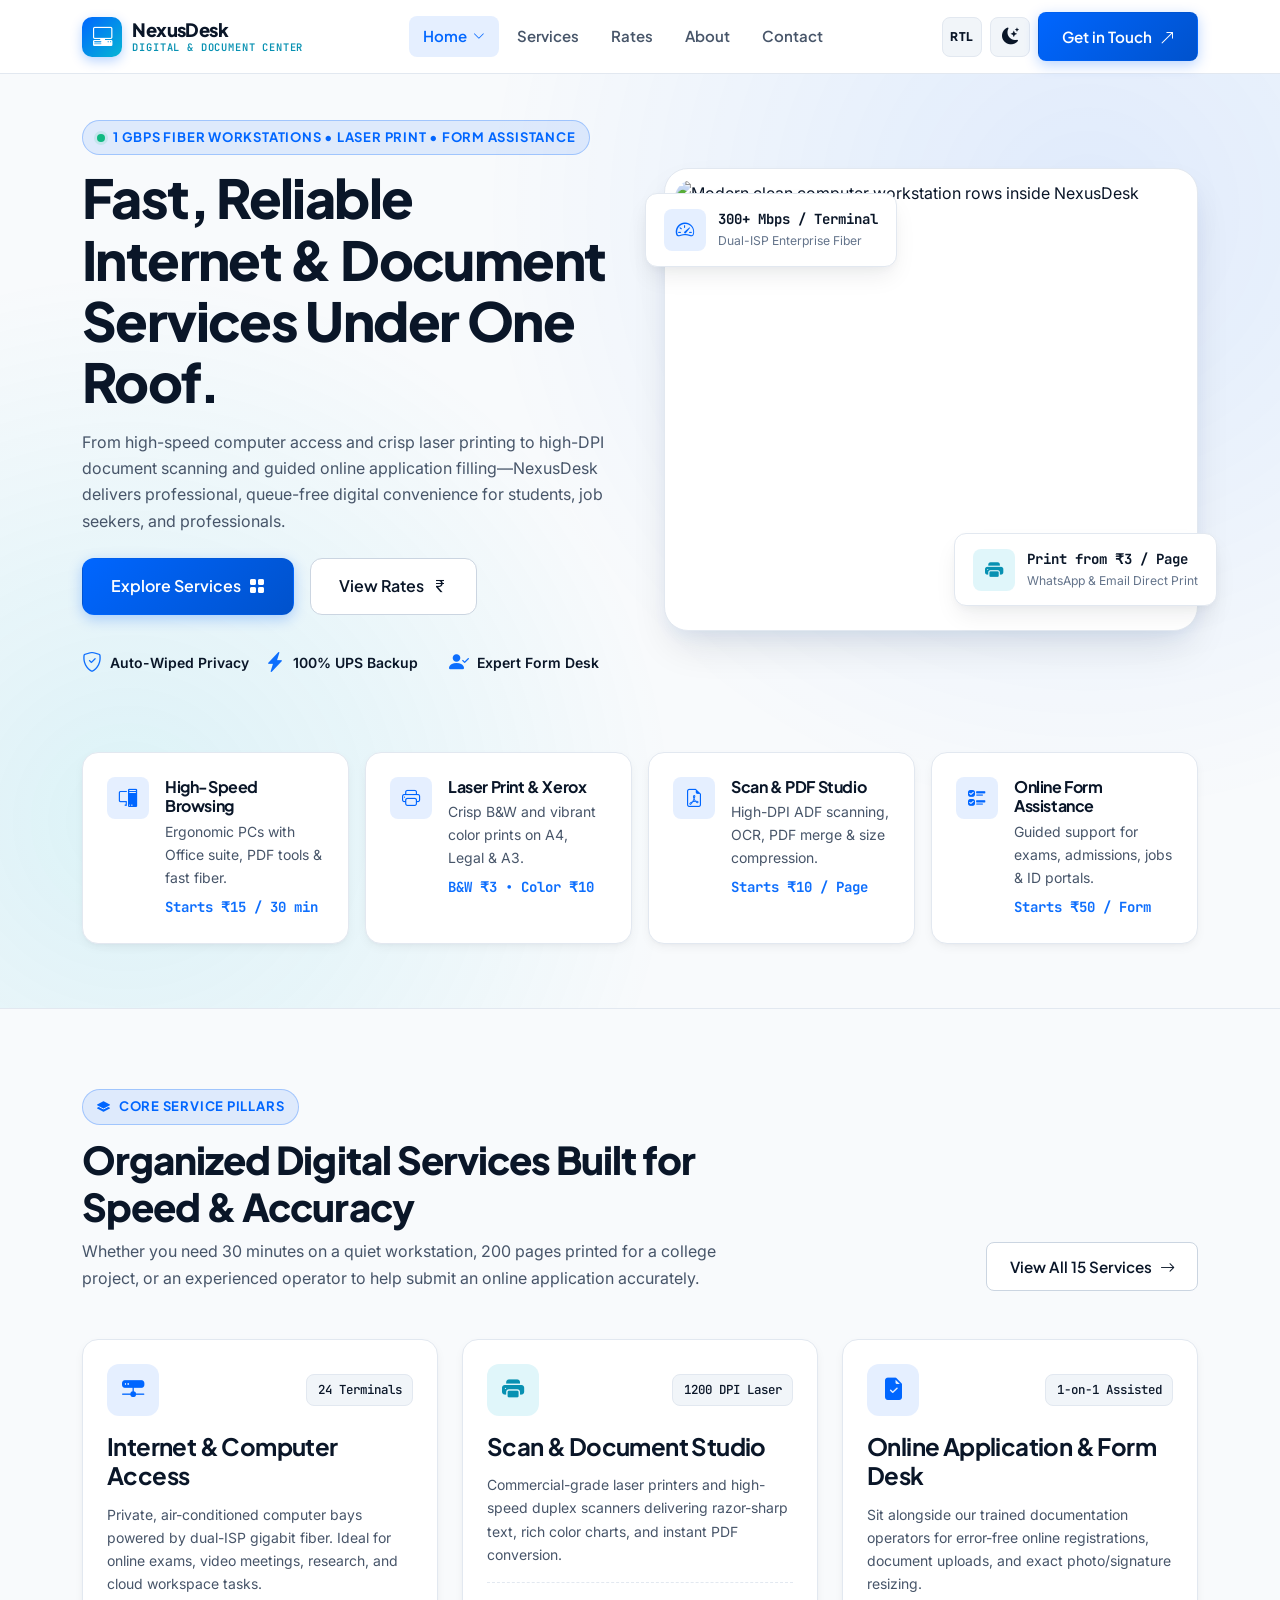
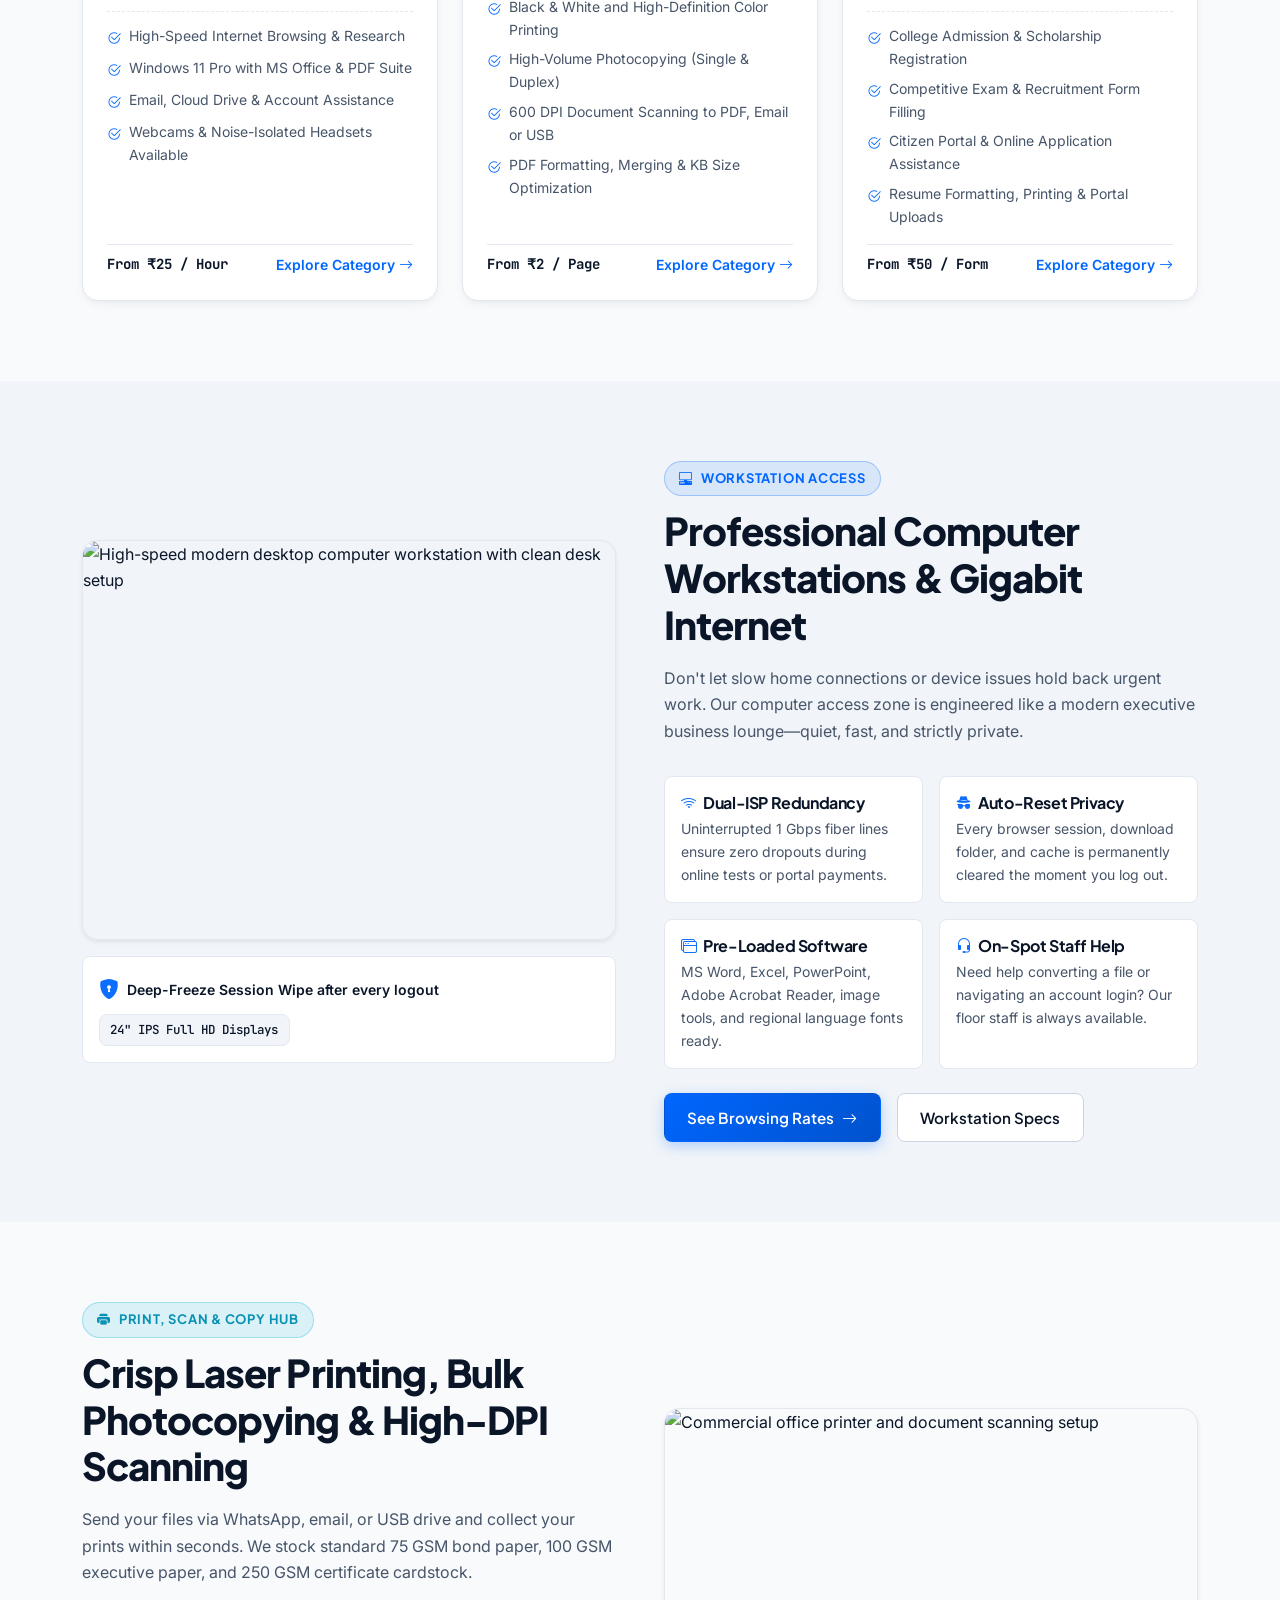
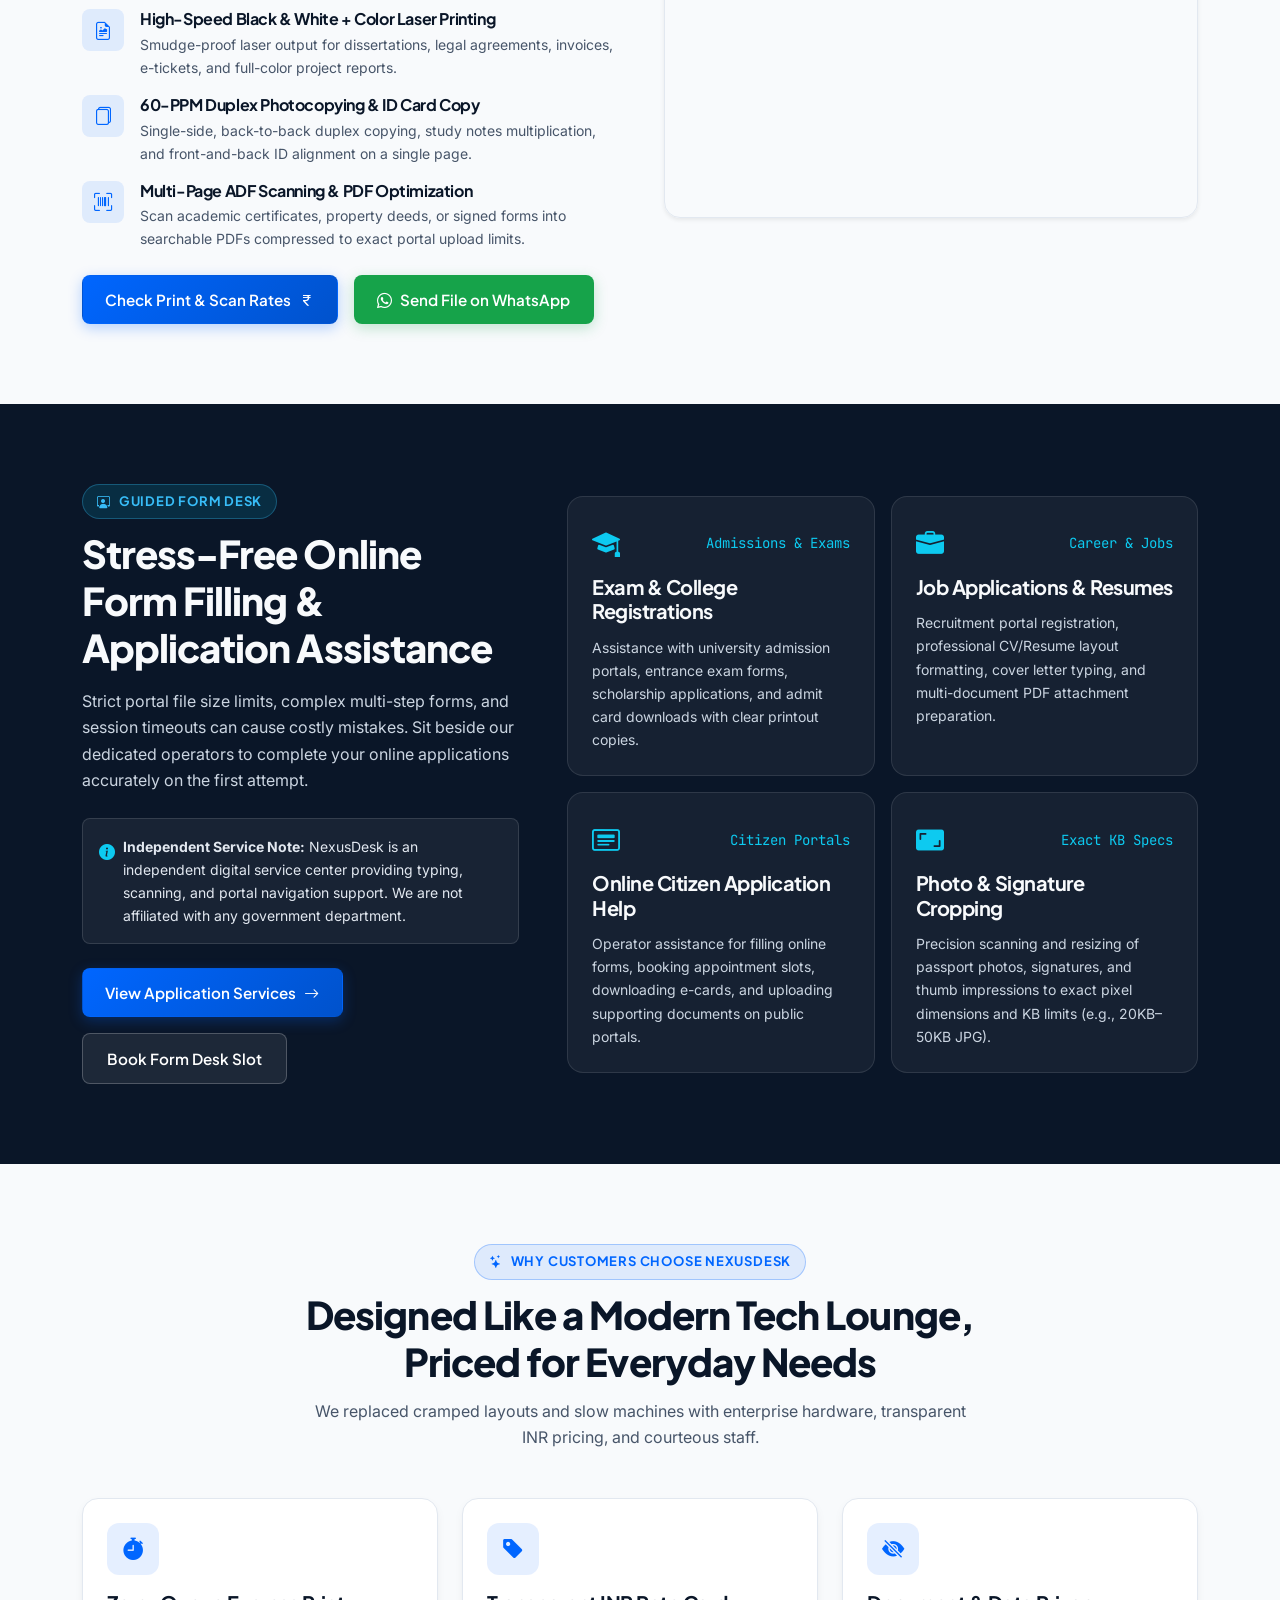
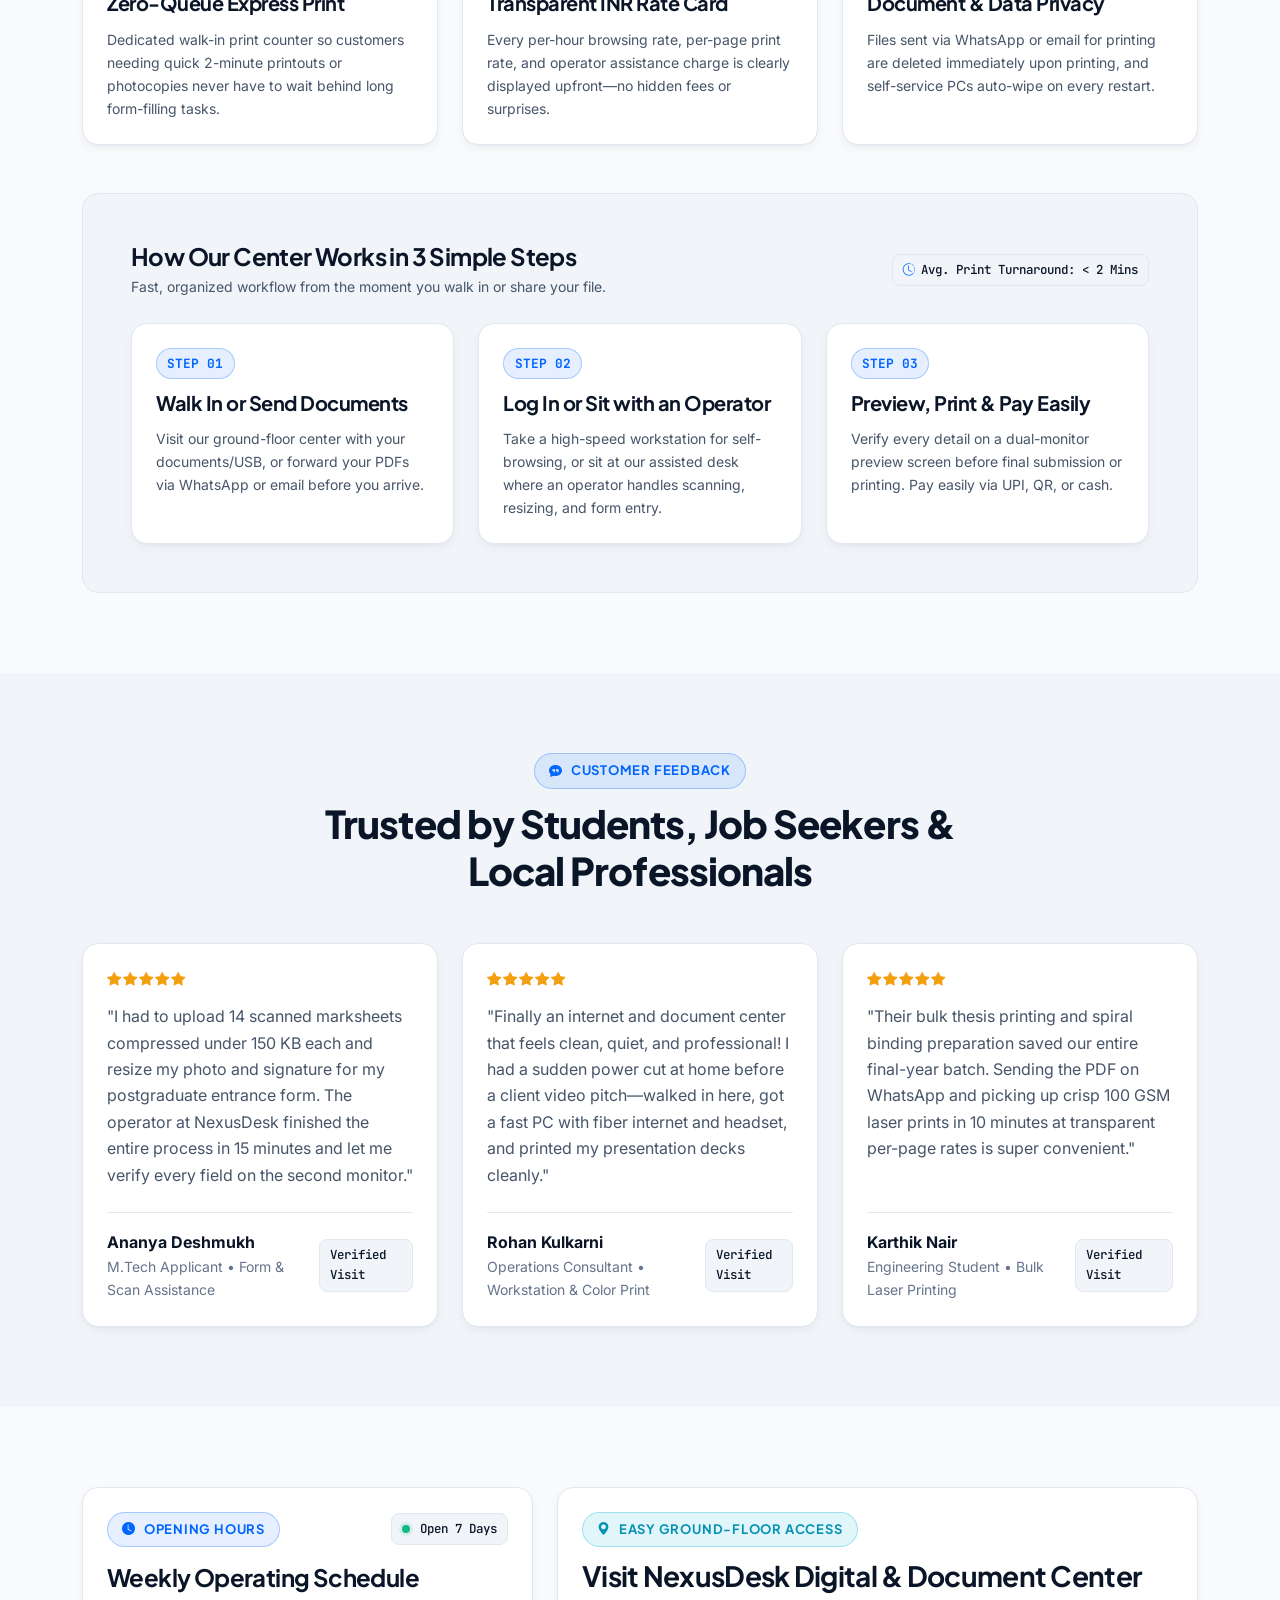
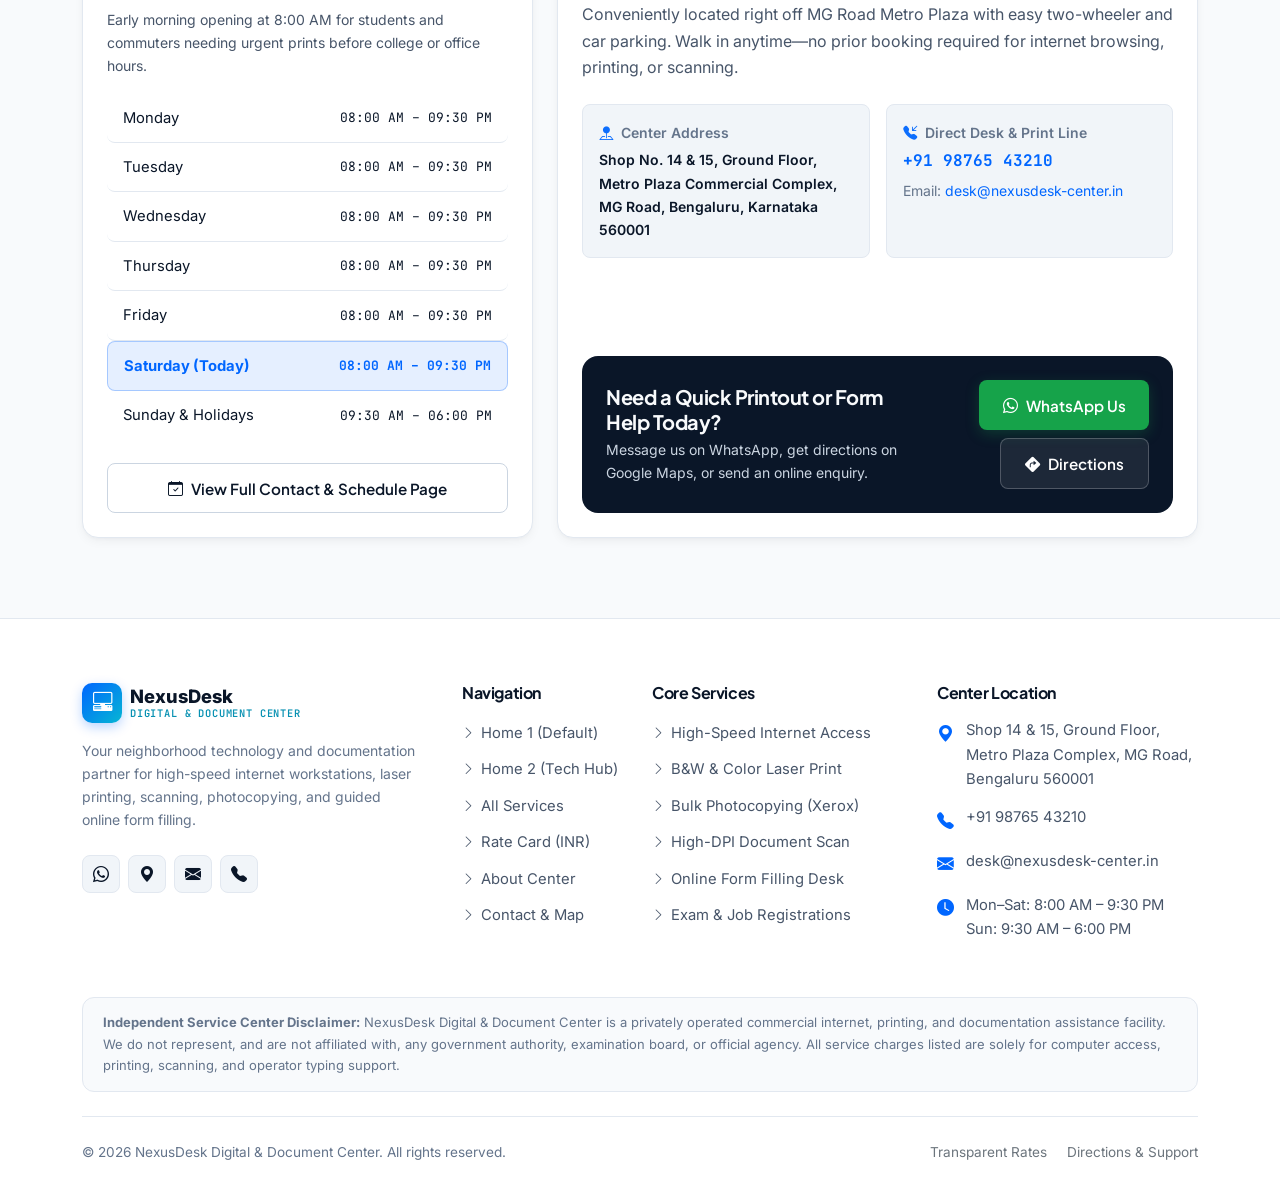
==== commit c7ed3fbb: "Your commit message" ====
--- a/index.html
+++ b/index.html
@@ -1,15 +1,23 @@
 <!DOCTYPE html>
 <html lang="en" data-theme="light">
+
 <head>
   <meta charset="UTF-8" />
   <meta name="viewport" content="width=device-width, initial-scale=1.0" />
-  <meta name="description" content="NexusDesk Digital & Document Center — Fast high-speed internet browsing, computer workstations, laser printing, photocopying, high-DPI scanning, and assisted online form filling." />
+  <meta name="description"
+    content="NexusDesk Digital & Document Center — Fast high-speed internet browsing, computer workstations, laser printing, photocopying, high-DPI scanning, and assisted online form filling." />
   <title>NexusDesk Digital &amp; Document Center | High-Speed Internet, Printing &amp; Online Form Assistance</title>
+
+  <!-- Favicon matching Navbar Brand Icon -->
+  <link rel="icon" type="image/svg+xml" href="assets/images/favicon.svg" />
+  <link rel="shortcut icon" href="favicon.svg" type="image/svg+xml" />
 
   <!-- Google Fonts (Plus Jakarta Sans, Inter, JetBrains Mono) -->
   <link rel="preconnect" href="https://fonts.googleapis.com" />
   <link rel="preconnect" href="https://fonts.gstatic.com" crossorigin />
-  <link href="https://fonts.googleapis.com/css2?family=Inter:wght@400;500;600;700&family=JetBrains+Mono:wght@500;600;700&family=Plus+Jakarta+Sans:wght@600;700;800&display=swap" rel="stylesheet" />
+  <link
+    href="https://fonts.googleapis.com/css2?family=Inter:wght@400;500;600;700&family=JetBrains+Mono:wght@500;600;700&family=Plus+Jakarta+Sans:wght@600;700;800&display=swap"
+    rel="stylesheet" />
 
   <!-- Bootstrap 5.3 CSS & Bootstrap Icons -->
   <link href="https://cdn.jsdelivr.net/npm/bootstrap@5.3.3/dist/css/bootstrap.min.css" rel="stylesheet" />
@@ -18,13 +26,14 @@
   <!-- Custom Design System CSS -->
   <link rel="stylesheet" href="assets/css/style.css" />
 </head>
+
 <body>
 
   <!-- ====================================================================
        MANDATORY STICKY NAVBAR
        ==================================================================== -->
   <header class="site-header">
-    <nav class="navbar navbar-expand-lg navbar-custom" aria-label="Main Navigation">
+    <nav class="navbar navbar-expand-xl navbar-custom" aria-label="Main Navigation">
       <div class="container">
         <!-- Brand Logo -->
         <a class="navbar-brand-custom" href="index.html">
@@ -35,22 +44,20 @@
           </span>
         </a>
 
-        <!-- Mobile Right Controls (Theme Toggle + Hamburger) -->
-        <div class="d-flex align-items-center gap-2 d-lg-none">
-          <button type="button" class="btn-theme-toggle js-theme-toggle" aria-label="Switch theme">
-            <i class="bi bi-moon-stars-fill"></i>
-          </button>
-          <button class="navbar-toggler navbar-toggler-custom" type="button" data-bs-toggle="collapse" data-bs-target="#mainNavbarCollapse" aria-controls="mainNavbarCollapse" aria-expanded="false" aria-label="Toggle navigation">
-            <i class="bi bi-list"></i>
-          </button>
-        </div>
-
-        <!-- Navbar Links & Desktop Actions -->
+        <!-- Mobile & Tab Hamburger Button ONLY (All header buttons moved inside menu page) -->
+        <button class="navbar-toggler navbar-toggler-custom d-xl-none" type="button" data-bs-toggle="collapse"
+          data-bs-target="#mainNavbarCollapse" aria-controls="mainNavbarCollapse" aria-expanded="false"
+          aria-label="Toggle navigation">
+          <i class="bi bi-list"></i>
+        </button>
+
+        <!-- Navbar Links & Actions -->
         <div class="collapse navbar-collapse navbar-collapse-custom" id="mainNavbarCollapse">
           <ul class="navbar-nav mx-auto">
             <!-- 1. Home Dropdown (Home 1 & Home 2) -->
             <li class="nav-item dropdown">
-              <a class="nav-link dropdown-toggle active" href="index.html" id="homeDropdown" role="button" aria-expanded="false">
+              <a class="nav-link dropdown-toggle active" href="index.html" id="homeDropdown" role="button"
+                aria-expanded="false">
                 <span>Home</span>
                 <i class="bi bi-chevron-down dropdown-chevron"></i>
               </a>
@@ -97,9 +104,10 @@
             </li>
           </ul>
 
-          <!-- Desktop Theme Toggle + Prominent CTA -->
-          <div class="d-none d-lg-flex align-items-center gap-2">
-            <button type="button" class="btn-theme-toggle js-theme-toggle" aria-label="Switch theme">
+          <!-- Desktop Actions (> 1024px) -->
+          <div class="d-none d-xl-flex align-items-center gap-2">
+            <button type="button" class="btn-theme-toggle js-rtl-toggle" aria-label="Toggle text direction" title="Toggle RTL / LTR layout">RTL</button>
+            <button type="button" class="btn-theme-toggle js-theme-toggle" aria-label="Switch theme" title="Switch theme">
               <i class="bi bi-moon-stars-fill"></i>
             </button>
             <a href="contact.html" class="btn-brand">
@@ -108,8 +116,17 @@
             </a>
           </div>
 
-          <!-- Mobile CTA -->
-          <div class="navbar-actions-mobile d-lg-none">
+          <!-- Mobile & Tab Actions Inside Menu Page (<= 1024px) -->
+          <div class="navbar-actions-mobile d-xl-none">
+            <div class="d-flex align-items-center justify-content-between gap-2 mb-3">
+              <span class="small fw-semibold text-secondary">Preferences</span>
+              <div class="d-flex align-items-center gap-2">
+                <button type="button" class="btn-theme-toggle js-rtl-toggle" aria-label="Toggle text direction" title="Toggle RTL / LTR layout">RTL</button>
+                <button type="button" class="btn-theme-toggle js-theme-toggle" aria-label="Switch theme" title="Switch theme">
+                  <i class="bi bi-moon-stars-fill"></i>
+                </button>
+              </div>
+            </div>
             <a href="contact.html" class="btn-brand w-100">
               <span>Get in Touch</span>
               <i class="bi bi-arrow-up-right"></i>
@@ -137,7 +154,9 @@
               Fast, Reliable Internet &amp; Document Services Under One Roof.
             </h1>
             <p class="section-subtitle mb-4">
-              From high-speed computer access and crisp laser printing to high-DPI document scanning and guided online application filling—NexusDesk delivers professional, queue-free digital convenience for students, job seekers, and professionals.
+              From high-speed computer access and crisp laser printing to high-DPI document scanning and guided online
+              application filling—NexusDesk delivers professional, queue-free digital convenience for students, job
+              seekers, and professionals.
             </p>
 
             <!-- Primary & Secondary CTAs -->
@@ -178,11 +197,9 @@
           <!-- Hero Workstation Photography & Floating Cards -->
           <div class="col-lg-6">
             <div class="hero-visual-frame">
-              <img
-                src="https://images.unsplash.com/photo-1497366216548-37526070297c?auto=format&fit=crop&w=1200&q=85"
+              <img src="https://images.unsplash.com/photo-1497366216548-37526070297c?auto=format&fit=crop&w=1200&q=85"
                 alt="Modern clean computer workstation rows inside NexusDesk Digital Service Center"
-                class="hero-main-img"
-              />
+                class="hero-main-img" />
 
               <!-- Floating Card 1 -->
               <div class="hero-floating-card card-top-left">
@@ -210,7 +227,7 @@
         </div>
 
         <!-- Quick Service Highlights Bar -->
-        <div class="row g-3 mt-5 pt-2">
+        <div class="row g-3 mt-5 pt-2 tab-grid-2">
           <div class="col-md-6 col-xl-3">
             <div class="surface-card p-4 d-flex align-items-start gap-3">
               <div class="icon-box-sm"><i class="bi bi-pc-display"></i></div>
@@ -265,7 +282,8 @@
             <span class="eyebrow-badge"><i class="bi bi-layers-fill"></i> Core Service Pillars</span>
             <h2 class="section-title mb-2">Organized Digital Services Built for Speed &amp; Accuracy</h2>
             <p class="section-subtitle mb-0">
-              Whether you need 30 minutes on a quiet workstation, 200 pages printed for a college project, or an experienced operator to help submit an online application accurately.
+              Whether you need 30 minutes on a quiet workstation, 200 pages printed for a college project, or an
+              experienced operator to help submit an online application accurately.
             </p>
           </div>
           <div class="col-lg-auto">
@@ -276,7 +294,7 @@
           </div>
         </div>
 
-        <div class="row g-4">
+        <div class="row g-4 tab-grid-2">
           <!-- Pillar 1 -->
           <div class="col-lg-4 js-reveal">
             <div class="surface-card d-flex flex-column justify-content-between">
@@ -287,16 +305,20 @@
                 </div>
                 <h3 class="h4 fw-bold">Internet &amp; Computer Access</h3>
                 <p class="small">
-                  Private, air-conditioned computer bays powered by dual-ISP gigabit fiber. Ideal for online exams, video meetings, research, and cloud workspace tasks.
+                  Private, air-conditioned computer bays powered by dual-ISP gigabit fiber. Ideal for online exams,
+                  video meetings, research, and cloud workspace tasks.
                 </p>
                 <ul class="service-meta-list">
                   <li><i class="bi bi-check2-circle"></i> <span>High-Speed Internet Browsing &amp; Research</span></li>
-                  <li><i class="bi bi-check2-circle"></i> <span>Windows 11 Pro with MS Office &amp; PDF Suite</span></li>
+                  <li><i class="bi bi-check2-circle"></i> <span>Windows 11 Pro with MS Office &amp; PDF Suite</span>
+                  </li>
                   <li><i class="bi bi-check2-circle"></i> <span>Email, Cloud Drive &amp; Account Assistance</span></li>
-                  <li><i class="bi bi-check2-circle"></i> <span>Webcams &amp; Noise-Isolated Headsets Available</span></li>
+                  <li><i class="bi bi-check2-circle"></i> <span>Webcams &amp; Noise-Isolated Headsets Available</span>
+                  </li>
                 </ul>
               </div>
-              <div class="pt-2 border-top d-flex align-items-center justify-content-between" style="border-color: var(--border-color) !important;">
+              <div class="pt-2 border-top d-flex align-items-center justify-content-between"
+                style="border-color: var(--border-color) !important;">
                 <span class="font-mono small fw-bold" style="color: var(--text-primary);">From ₹25 / Hour</span>
                 <a href="services.html#internet-services" class="fw-semibold small">
                   Explore Category <i class="bi bi-arrow-right"></i>
@@ -313,18 +335,24 @@
                   <div class="icon-box icon-cyan mb-0"><i class="bi bi-printer-fill"></i></div>
                   <span class="spec-pill">1200 DPI Laser</span>
                 </div>
-                <h3 class="h4 fw-bold">Printing, Scan &amp; Document Studio</h3>
+                <h3 class="h4 fw-bold">Scan &amp; Document Studio</h3>
                 <p class="small">
-                  Commercial-grade laser printers and high-speed duplex scanners delivering razor-sharp text, rich color charts, and instant PDF conversion.
+                  Commercial-grade laser printers and high-speed duplex scanners delivering razor-sharp text, rich color
+                  charts, and instant PDF conversion.
                 </p>
                 <ul class="service-meta-list">
-                  <li><i class="bi bi-check2-circle"></i> <span>Black &amp; White and High-Definition Color Printing</span></li>
-                  <li><i class="bi bi-check2-circle"></i> <span>High-Volume Photocopying (Single &amp; Duplex)</span></li>
-                  <li><i class="bi bi-check2-circle"></i> <span>600 DPI Document Scanning to PDF, Email or USB</span></li>
-                  <li><i class="bi bi-check2-circle"></i> <span>PDF Formatting, Merging &amp; KB Size Optimization</span></li>
+                  <li><i class="bi bi-check2-circle"></i> <span>Black &amp; White and High-Definition Color
+                      Printing</span></li>
+                  <li><i class="bi bi-check2-circle"></i> <span>High-Volume Photocopying (Single &amp; Duplex)</span>
+                  </li>
+                  <li><i class="bi bi-check2-circle"></i> <span>600 DPI Document Scanning to PDF, Email or USB</span>
+                  </li>
+                  <li><i class="bi bi-check2-circle"></i> <span>PDF Formatting, Merging &amp; KB Size
+                      Optimization</span></li>
                 </ul>
               </div>
-              <div class="pt-2 border-top d-flex align-items-center justify-content-between" style="border-color: var(--border-color) !important;">
+              <div class="pt-2 border-top d-flex align-items-center justify-content-between"
+                style="border-color: var(--border-color) !important;">
                 <span class="font-mono small fw-bold" style="color: var(--text-primary);">From ₹2 / Page</span>
                 <a href="services.html#printing-services" class="fw-semibold small">
                   Explore Category <i class="bi bi-arrow-right"></i>
@@ -343,16 +371,22 @@
                 </div>
                 <h3 class="h4 fw-bold">Online Application &amp; Form Desk</h3>
                 <p class="small">
-                  Sit alongside our trained documentation operators for error-free online registrations, document uploads, and exact photo/signature resizing.
+                  Sit alongside our trained documentation operators for error-free online registrations, document
+                  uploads, and exact photo/signature resizing.
                 </p>
                 <ul class="service-meta-list">
-                  <li><i class="bi bi-check2-circle"></i> <span>College Admission &amp; Scholarship Registration</span></li>
-                  <li><i class="bi bi-check2-circle"></i> <span>Competitive Exam &amp; Recruitment Form Filling</span></li>
-                  <li><i class="bi bi-check2-circle"></i> <span>Citizen Portal &amp; Online Application Assistance</span></li>
-                  <li><i class="bi bi-check2-circle"></i> <span>Resume Formatting, Printing &amp; Portal Uploads</span></li>
+                  <li><i class="bi bi-check2-circle"></i> <span>College Admission &amp; Scholarship Registration</span>
+                  </li>
+                  <li><i class="bi bi-check2-circle"></i> <span>Competitive Exam &amp; Recruitment Form Filling</span>
+                  </li>
+                  <li><i class="bi bi-check2-circle"></i> <span>Citizen Portal &amp; Online Application
+                      Assistance</span></li>
+                  <li><i class="bi bi-check2-circle"></i> <span>Resume Formatting, Printing &amp; Portal Uploads</span>
+                  </li>
                 </ul>
               </div>
-              <div class="pt-2 border-top d-flex align-items-center justify-content-between" style="border-color: var(--border-color) !important;">
+              <div class="pt-2 border-top d-flex align-items-center justify-content-between"
+                style="border-color: var(--border-color) !important;">
                 <span class="font-mono small fw-bold" style="color: var(--text-primary);">From ₹50 / Form</span>
                 <a href="services.html#application-services" class="fw-semibold small">
                   Explore Category <i class="bi bi-arrow-right"></i>
@@ -372,13 +406,12 @@
         <div class="row align-items-center g-5">
           <div class="col-lg-6 js-reveal">
             <div class="position-relative">
-              <img
-                src="https://images.unsplash.com/photo-1517694712202-14dd9538aa97?auto=format&fit=crop&w=1000&q=80"
+              <img src="https://images.unsplash.com/photo-1517694712202-14dd9538aa97?auto=format&fit=crop&w=1000&q=80"
                 alt="High-speed modern desktop computer workstation with clean desk setup"
                 class="rounded-4 shadow-sm w-100"
-                style="height: 400px; object-fit: cover; border: 1px solid var(--border-color);"
-              />
-              <div class="p-3 rounded-3 mt-3 d-flex flex-wrap align-items-center justify-content-between gap-2" style="background-color: var(--bg-surface); border: 1px solid var(--border-color);">
+                style="height: 400px; object-fit: cover; border: 1px solid var(--border-color);" />
+              <div class="p-3 rounded-3 mt-3 d-flex flex-wrap align-items-center justify-content-between gap-2"
+                style="background-color: var(--bg-surface); border: 1px solid var(--border-color);">
                 <div class="d-flex align-items-center gap-2">
                   <i class="bi bi-shield-lock-fill text-primary fs-5"></i>
                   <span class="small fw-semibold">Deep-Freeze Session Wipe after every logout</span>
@@ -392,32 +425,42 @@
             <span class="eyebrow-badge"><i class="bi bi-pc-display-horizontal"></i> Workstation Access</span>
             <h2 class="section-title mb-3">Professional Computer Workstations &amp; Gigabit Internet</h2>
             <p>
-              Don't let slow home connections or device issues hold back urgent work. Our computer access zone is engineered like a modern executive business lounge—quiet, fast, and strictly private.
+              Don't let slow home connections or device issues hold back urgent work. Our computer access zone is
+              engineered like a modern executive business lounge—quiet, fast, and strictly private.
             </p>
 
-            <div class="row g-3 my-3">
+            <div class="row g-3 my-3 tab-grid-2">
               <div class="col-sm-6">
-                <div class="p-3 rounded-3 h-100" style="background-color: var(--bg-surface); border: 1px solid var(--border-color);">
+                <div class="p-3 rounded-3 h-100"
+                  style="background-color: var(--bg-surface); border: 1px solid var(--border-color);">
                   <h3 class="h6 fw-bold mb-1"><i class="bi bi-wifi text-primary me-1"></i> Dual-ISP Redundancy</h3>
-                  <p class="small mb-0">Uninterrupted 1 Gbps fiber lines ensure zero dropouts during online tests or portal payments.</p>
+                  <p class="small mb-0">Uninterrupted 1 Gbps fiber lines ensure zero dropouts during online tests or
+                    portal payments.</p>
                 </div>
               </div>
               <div class="col-sm-6">
-                <div class="p-3 rounded-3 h-100" style="background-color: var(--bg-surface); border: 1px solid var(--border-color);">
+                <div class="p-3 rounded-3 h-100"
+                  style="background-color: var(--bg-surface); border: 1px solid var(--border-color);">
                   <h3 class="h6 fw-bold mb-1"><i class="bi bi-incognito text-primary me-1"></i> Auto-Reset Privacy</h3>
-                  <p class="small mb-0">Every browser session, download folder, and cache is permanently cleared the moment you log out.</p>
+                  <p class="small mb-0">Every browser session, download folder, and cache is permanently cleared the
+                    moment you log out.</p>
                 </div>
               </div>
               <div class="col-sm-6">
-                <div class="p-3 rounded-3 h-100" style="background-color: var(--bg-surface); border: 1px solid var(--border-color);">
-                  <h3 class="h6 fw-bold mb-1"><i class="bi bi-window-stack text-primary me-1"></i> Pre-Loaded Software</h3>
-                  <p class="small mb-0">MS Word, Excel, PowerPoint, Adobe Acrobat Reader, image tools, and regional language fonts ready.</p>
+                <div class="p-3 rounded-3 h-100"
+                  style="background-color: var(--bg-surface); border: 1px solid var(--border-color);">
+                  <h3 class="h6 fw-bold mb-1"><i class="bi bi-window-stack text-primary me-1"></i> Pre-Loaded Software
+                  </h3>
+                  <p class="small mb-0">MS Word, Excel, PowerPoint, Adobe Acrobat Reader, image tools, and regional
+                    language fonts ready.</p>
                 </div>
               </div>
               <div class="col-sm-6">
-                <div class="p-3 rounded-3 h-100" style="background-color: var(--bg-surface); border: 1px solid var(--border-color);">
+                <div class="p-3 rounded-3 h-100"
+                  style="background-color: var(--bg-surface); border: 1px solid var(--border-color);">
                   <h3 class="h6 fw-bold mb-1"><i class="bi bi-headset text-primary me-1"></i> On-Spot Staff Help</h3>
-                  <p class="small mb-0">Need help converting a file or navigating an account login? Our floor staff is always available.</p>
+                  <p class="small mb-0">Need help converting a file or navigating an account login? Our floor staff is
+                    always available.</p>
                 </div>
               </div>
             </div>
@@ -443,10 +486,12 @@
       <div class="container">
         <div class="row align-items-center g-5">
           <div class="col-lg-6 order-2 order-lg-1 js-reveal">
-            <span class="eyebrow-badge eyebrow-cyan"><i class="bi bi-printer-fill"></i> Print, Scan &amp; Copy Hub</span>
+            <span class="eyebrow-badge eyebrow-cyan"><i class="bi bi-printer-fill"></i> Print, Scan &amp; Copy
+              Hub</span>
             <h2 class="section-title mb-3">Crisp Laser Printing, Bulk Photocopying &amp; High-DPI Scanning</h2>
             <p>
-              Send your files via WhatsApp, email, or USB drive and collect your prints within seconds. We stock standard 75 GSM bond paper, 100 GSM executive paper, and 250 GSM certificate cardstock.
+              Send your files via WhatsApp, email, or USB drive and collect your prints within seconds. We stock
+              standard 75 GSM bond paper, 100 GSM executive paper, and 250 GSM certificate cardstock.
             </p>
 
             <div class="d-flex flex-column gap-3 my-4">
@@ -454,21 +499,24 @@
                 <div class="icon-box-sm"><i class="bi bi-file-earmark-richtext"></i></div>
                 <div>
                   <h3 class="h6 fw-bold mb-1">High-Speed Black &amp; White + Color Laser Printing</h3>
-                  <p class="small mb-0">Smudge-proof laser output for dissertations, legal agreements, invoices, e-tickets, and full-color project reports.</p>
+                  <p class="small mb-0">Smudge-proof laser output for dissertations, legal agreements, invoices,
+                    e-tickets, and full-color project reports.</p>
                 </div>
               </div>
               <div class="d-flex align-items-start gap-3">
                 <div class="icon-box-sm"><i class="bi bi-files"></i></div>
                 <div>
                   <h3 class="h6 fw-bold mb-1">60-PPM Duplex Photocopying &amp; ID Card Copy</h3>
-                  <p class="small mb-0">Single-side, back-to-back duplex copying, study notes multiplication, and front-and-back ID alignment on a single page.</p>
+                  <p class="small mb-0">Single-side, back-to-back duplex copying, study notes multiplication, and
+                    front-and-back ID alignment on a single page.</p>
                 </div>
               </div>
               <div class="d-flex align-items-start gap-3">
                 <div class="icon-box-sm"><i class="bi bi-upc-scan"></i></div>
                 <div>
                   <h3 class="h6 fw-bold mb-1">Multi-Page ADF Scanning &amp; PDF Optimization</h3>
-                  <p class="small mb-0">Scan academic certificates, property deeds, or signed forms into searchable PDFs compressed to exact portal upload limits.</p>
+                  <p class="small mb-0">Scan academic certificates, property deeds, or signed forms into searchable PDFs
+                    compressed to exact portal upload limits.</p>
                 </div>
               </div>
             </div>
@@ -478,7 +526,9 @@
                 <span>Check Print &amp; Scan Rates</span>
                 <i class="bi bi-currency-rupee"></i>
               </a>
-              <a href="https://wa.me/919876543210?text=Hello%20NexusDesk%2C%20I%20would%20like%20to%20send%20a%20document%20for%20printing." data-config="whatsapp" data-whatsapp-msg="Hello NexusDesk, I would like to send a document for printing." class="btn-whatsapp">
+              <a href="https://wa.me/919876543210?text=Hello%20NexusDesk%2C%20I%20would%20like%20to%20send%20a%20document%20for%20printing."
+                data-config="whatsapp"
+                data-whatsapp-msg="Hello NexusDesk, I would like to send a document for printing." class="btn-whatsapp">
                 <i class="bi bi-whatsapp"></i>
                 <span>Send File on WhatsApp</span>
               </a>
@@ -486,12 +536,9 @@
           </div>
 
           <div class="col-lg-6 order-1 order-lg-2 js-reveal">
-            <img
-              src="https://images.unsplash.com/photo-1612815154858-60aa4c59eaa6?auto=format&fit=crop&w=1000&q=80"
-              alt="Commercial office printer and document scanning setup"
-              class="rounded-4 shadow-sm w-100"
-              style="height: 410px; object-fit: cover; border: 1px solid var(--border-color);"
-            />
+            <img src="https://images.unsplash.com/photo-1612815154858-60aa4c59eaa6?auto=format&fit=crop&w=1000&q=80"
+              alt="Commercial office printer and document scanning setup" class="rounded-4 shadow-sm w-100"
+              style="height: 410px; object-fit: cover; border: 1px solid var(--border-color);" />
           </div>
         </div>
       </div>
@@ -507,13 +554,17 @@
             <span class="eyebrow-badge eyebrow-on-navy"><i class="bi bi-person-workspace"></i> Guided Form Desk</span>
             <h2 class="section-title mb-3">Stress-Free Online Form Filling &amp; Application Assistance</h2>
             <p class="mb-4">
-              Strict portal file size limits, complex multi-step forms, and session timeouts can cause costly mistakes. Sit beside our dedicated operators to complete your online applications accurately on the first attempt.
+              Strict portal file size limits, complex multi-step forms, and session timeouts can cause costly mistakes.
+              Sit beside our dedicated operators to complete your online applications accurately on the first attempt.
             </p>
-            <div class="p-3 rounded-3 mb-4" style="background: rgba(255,255,255,0.06); border: 1px solid rgba(255,255,255,0.12);">
+            <div class="p-3 rounded-3 mb-4"
+              style="background: rgba(255,255,255,0.06); border: 1px solid rgba(255,255,255,0.12);">
               <div class="d-flex align-items-start gap-2">
                 <i class="bi bi-info-circle-fill text-info mt-1"></i>
                 <p class="small mb-0" style="color: #E2E8F0;">
-                  <strong>Independent Service Note:</strong> NexusDesk is an independent digital service center providing typing, scanning, and portal navigation support. We are not affiliated with any government department.
+                  <strong>Independent Service Note:</strong> NexusDesk is an independent digital service center
+                  providing typing, scanning, and portal navigation support. We are not affiliated with any government
+                  department.
                 </p>
               </div>
             </div>
@@ -529,52 +580,60 @@
           </div>
 
           <div class="col-lg-7 js-reveal">
-            <div class="row g-3">
+            <div class="row g-3 tab-grid-2">
               <div class="col-md-6">
-                <div class="p-4 rounded-4 h-100" style="background: rgba(255,255,255,0.05); border: 1px solid rgba(255,255,255,0.1);">
+                <div class="p-4 rounded-4 h-100"
+                  style="background: rgba(255,255,255,0.05); border: 1px solid rgba(255,255,255,0.1);">
                   <div class="d-flex align-items-center justify-content-between mb-2">
                     <i class="bi bi-mortarboard-fill fs-3 text-info"></i>
                     <span class="font-mono small text-info">Admissions &amp; Exams</span>
                   </div>
                   <h3 class="h5 fw-bold">Exam &amp; College Registrations</h3>
                   <p class="small mb-0">
-                    Assistance with university admission portals, entrance exam forms, scholarship applications, and admit card downloads with clear printout copies.
+                    Assistance with university admission portals, entrance exam forms, scholarship applications, and
+                    admit card downloads with clear printout copies.
                   </p>
                 </div>
               </div>
               <div class="col-md-6">
-                <div class="p-4 rounded-4 h-100" style="background: rgba(255,255,255,0.05); border: 1px solid rgba(255,255,255,0.1);">
+                <div class="p-4 rounded-4 h-100"
+                  style="background: rgba(255,255,255,0.05); border: 1px solid rgba(255,255,255,0.1);">
                   <div class="d-flex align-items-center justify-content-between mb-2">
                     <i class="bi bi-briefcase-fill fs-3 text-info"></i>
                     <span class="font-mono small text-info">Career &amp; Jobs</span>
                   </div>
                   <h3 class="h5 fw-bold">Job Applications &amp; Resumes</h3>
                   <p class="small mb-0">
-                    Recruitment portal registration, professional CV/Resume layout formatting, cover letter typing, and multi-document PDF attachment preparation.
+                    Recruitment portal registration, professional CV/Resume layout formatting, cover letter typing, and
+                    multi-document PDF attachment preparation.
                   </p>
                 </div>
               </div>
               <div class="col-md-6">
-                <div class="p-4 rounded-4 h-100" style="background: rgba(255,255,255,0.05); border: 1px solid rgba(255,255,255,0.1);">
+                <div class="p-4 rounded-4 h-100"
+                  style="background: rgba(255,255,255,0.05); border: 1px solid rgba(255,255,255,0.1);">
                   <div class="d-flex align-items-center justify-content-between mb-2">
                     <i class="bi bi-card-heading fs-3 text-info"></i>
                     <span class="font-mono small text-info">Citizen Portals</span>
                   </div>
                   <h3 class="h5 fw-bold">Online Citizen Application Help</h3>
                   <p class="small mb-0">
-                    Operator assistance for filling online forms, booking appointment slots, downloading e-cards, and uploading supporting documents on public portals.
+                    Operator assistance for filling online forms, booking appointment slots, downloading e-cards, and
+                    uploading supporting documents on public portals.
                   </p>
                 </div>
               </div>
               <div class="col-md-6">
-                <div class="p-4 rounded-4 h-100" style="background: rgba(255,255,255,0.05); border: 1px solid rgba(255,255,255,0.1);">
+                <div class="p-4 rounded-4 h-100"
+                  style="background: rgba(255,255,255,0.05); border: 1px solid rgba(255,255,255,0.1);">
                   <div class="d-flex align-items-center justify-content-between mb-2">
                     <i class="bi bi-aspect-ratio-fill fs-3 text-info"></i>
                     <span class="font-mono small text-info">Exact KB Specs</span>
                   </div>
                   <h3 class="h5 fw-bold">Photo &amp; Signature Cropping</h3>
                   <p class="small mb-0">
-                    Precision scanning and resizing of passport photos, signatures, and thumb impressions to exact pixel dimensions and KB limits (e.g., 20KB–50KB JPG).
+                    Precision scanning and resizing of passport photos, signatures, and thumb impressions to exact pixel
+                    dimensions and KB limits (e.g., 20KB–50KB JPG).
                   </p>
                 </div>
               </div>
@@ -593,17 +652,19 @@
           <span class="eyebrow-badge"><i class="bi bi-stars"></i> Why Customers Choose NexusDesk</span>
           <h2 class="section-title">Designed Like a Modern Tech Lounge, Priced for Everyday Needs</h2>
           <p class="section-subtitle mx-auto">
-            We replaced cramped layouts and slow machines with enterprise hardware, transparent INR pricing, and courteous staff.
+            We replaced cramped layouts and slow machines with enterprise hardware, transparent INR pricing, and
+            courteous staff.
           </p>
         </div>
 
-        <div class="row g-4 mb-5">
+        <div class="row g-4 mb-5 tab-grid-2">
           <div class="col-md-6 col-lg-4 js-reveal">
             <div class="surface-card">
               <div class="icon-box"><i class="bi bi-stopwatch-fill"></i></div>
               <h3 class="h5 fw-bold">Zero-Queue Express Print</h3>
               <p class="small mb-0">
-                Dedicated walk-in print counter so customers needing quick 2-minute printouts or photocopies never have to wait behind long form-filling tasks.
+                Dedicated walk-in print counter so customers needing quick 2-minute printouts or photocopies never have
+                to wait behind long form-filling tasks.
               </p>
             </div>
           </div>
@@ -612,7 +673,8 @@
               <div class="icon-box"><i class="bi bi-tag-fill"></i></div>
               <h3 class="h5 fw-bold">Transparent INR Rate Card</h3>
               <p class="small mb-0">
-                Every per-hour browsing rate, per-page print rate, and operator assistance charge is clearly displayed upfront—no hidden fees or surprises.
+                Every per-hour browsing rate, per-page print rate, and operator assistance charge is clearly displayed
+                upfront—no hidden fees or surprises.
               </p>
             </div>
           </div>
@@ -621,7 +683,8 @@
               <div class="icon-box"><i class="bi bi-eye-slash-fill"></i></div>
               <h3 class="h5 fw-bold">Document &amp; Data Privacy</h3>
               <p class="small mb-0">
-                Files sent via WhatsApp or email for printing are deleted immediately upon printing, and self-service PCs auto-wipe on every restart.
+                Files sent via WhatsApp or email for printing are deleted immediately upon printing, and self-service
+                PCs auto-wipe on every restart.
               </p>
             </div>
           </div>
@@ -635,17 +698,19 @@
               <p class="small mb-0">Fast, organized workflow from the moment you walk in or share your file.</p>
             </div>
             <div class="col-lg-4 text-lg-end mt-3 mt-lg-0">
-              <span class="spec-pill"><i class="bi bi-clock-history text-primary"></i> Avg. Print Turnaround: &lt; 2 Mins</span>
-            </div>
-          </div>
-
-          <div class="row g-4">
+              <span class="spec-pill"><i class="bi bi-clock-history text-primary"></i> Avg. Print Turnaround: &lt; 2
+                Mins</span>
+            </div>
+          </div>
+
+          <div class="row g-4 tab-grid-2">
             <div class="col-md-4">
               <div class="process-step-card">
                 <span class="step-number-pill">STEP 01</span>
                 <h4 class="h5 fw-bold">Walk In or Send Documents</h4>
                 <p class="small mb-0">
-                  Visit our ground-floor center with your documents/USB, or forward your PDFs via WhatsApp or email before you arrive.
+                  Visit our ground-floor center with your documents/USB, or forward your PDFs via WhatsApp or email
+                  before you arrive.
                 </p>
               </div>
             </div>
@@ -654,7 +719,8 @@
                 <span class="step-number-pill">STEP 02</span>
                 <h4 class="h5 fw-bold">Log In or Sit with an Operator</h4>
                 <p class="small mb-0">
-                  Take a high-speed workstation for self-browsing, or sit at our assisted desk where an operator handles scanning, resizing, and form entry.
+                  Take a high-speed workstation for self-browsing, or sit at our assisted desk where an operator handles
+                  scanning, resizing, and form entry.
                 </p>
               </div>
             </div>
@@ -663,7 +729,8 @@
                 <span class="step-number-pill">STEP 03</span>
                 <h4 class="h5 fw-bold">Preview, Print &amp; Pay Easily</h4>
                 <p class="small mb-0">
-                  Verify every detail on a dual-monitor preview screen before final submission or printing. Pay easily via UPI, QR, or cash.
+                  Verify every detail on a dual-monitor preview screen before final submission or printing. Pay easily
+                  via UPI, QR, or cash.
                 </p>
               </div>
             </div>
@@ -682,18 +749,22 @@
           <h2 class="section-title">Trusted by Students, Job Seekers &amp; Local Professionals</h2>
         </div>
 
-        <div class="row g-4">
+        <div class="row g-4 tab-grid-2">
           <div class="col-lg-4 js-reveal">
             <div class="testimonial-card">
               <div>
                 <div class="rating-stars" aria-label="5 out of 5 stars">
-                  <i class="bi bi-star-fill"></i><i class="bi bi-star-fill"></i><i class="bi bi-star-fill"></i><i class="bi bi-star-fill"></i><i class="bi bi-star-fill"></i>
+                  <i class="bi bi-star-fill"></i><i class="bi bi-star-fill"></i><i class="bi bi-star-fill"></i><i
+                    class="bi bi-star-fill"></i><i class="bi bi-star-fill"></i>
                 </div>
                 <p class="mb-4">
-                  "I had to upload 14 scanned marksheets compressed under 150 KB each and resize my photo and signature for my postgraduate entrance form. The operator at NexusDesk finished the entire process in 15 minutes and let me verify every field on the second monitor."
-                </p>
-              </div>
-              <div class="d-flex align-items-center justify-content-between pt-3 border-top" style="border-color: var(--border-color) !important;">
+                  "I had to upload 14 scanned marksheets compressed under 150 KB each and resize my photo and signature
+                  for my postgraduate entrance form. The operator at NexusDesk finished the entire process in 15 minutes
+                  and let me verify every field on the second monitor."
+                </p>
+              </div>
+              <div class="d-flex align-items-center justify-content-between pt-3 border-top"
+                style="border-color: var(--border-color) !important;">
                 <div>
                   <div class="fw-bold" style="color: var(--text-primary);">Ananya Deshmukh</div>
                   <div class="small text-muted">M.Tech Applicant • Form &amp; Scan Assistance</div>
@@ -707,13 +778,17 @@
             <div class="testimonial-card">
               <div>
                 <div class="rating-stars" aria-label="5 out of 5 stars">
-                  <i class="bi bi-star-fill"></i><i class="bi bi-star-fill"></i><i class="bi bi-star-fill"></i><i class="bi bi-star-fill"></i><i class="bi bi-star-fill"></i>
+                  <i class="bi bi-star-fill"></i><i class="bi bi-star-fill"></i><i class="bi bi-star-fill"></i><i
+                    class="bi bi-star-fill"></i><i class="bi bi-star-fill"></i>
                 </div>
                 <p class="mb-4">
-                  "Finally an internet and document center that feels clean, quiet, and professional! I had a sudden power cut at home before a client video pitch—walked in here, got a fast PC with fiber internet and headset, and printed my presentation decks cleanly."
-                </p>
-              </div>
-              <div class="d-flex align-items-center justify-content-between pt-3 border-top" style="border-color: var(--border-color) !important;">
+                  "Finally an internet and document center that feels clean, quiet, and professional! I had a sudden
+                  power cut at home before a client video pitch—walked in here, got a fast PC with fiber internet and
+                  headset, and printed my presentation decks cleanly."
+                </p>
+              </div>
+              <div class="d-flex align-items-center justify-content-between pt-3 border-top"
+                style="border-color: var(--border-color) !important;">
                 <div>
                   <div class="fw-bold" style="color: var(--text-primary);">Rohan Kulkarni</div>
                   <div class="small text-muted">Operations Consultant • Workstation &amp; Color Print</div>
@@ -727,13 +802,17 @@
             <div class="testimonial-card">
               <div>
                 <div class="rating-stars" aria-label="5 out of 5 stars">
-                  <i class="bi bi-star-fill"></i><i class="bi bi-star-fill"></i><i class="bi bi-star-fill"></i><i class="bi bi-star-fill"></i><i class="bi bi-star-fill"></i>
+                  <i class="bi bi-star-fill"></i><i class="bi bi-star-fill"></i><i class="bi bi-star-fill"></i><i
+                    class="bi bi-star-fill"></i><i class="bi bi-star-fill"></i>
                 </div>
                 <p class="mb-4">
-                  "Their bulk thesis printing and spiral binding preparation saved our entire final-year batch. Sending the PDF on WhatsApp and picking up crisp 100 GSM laser prints in 10 minutes at transparent per-page rates is super convenient."
-                </p>
-              </div>
-              <div class="d-flex align-items-center justify-content-between pt-3 border-top" style="border-color: var(--border-color) !important;">
+                  "Their bulk thesis printing and spiral binding preparation saved our entire final-year batch. Sending
+                  the PDF on WhatsApp and picking up crisp 100 GSM laser prints in 10 minutes at transparent per-page
+                  rates is super convenient."
+                </p>
+              </div>
+              <div class="d-flex align-items-center justify-content-between pt-3 border-top"
+                style="border-color: var(--border-color) !important;">
                 <div>
                   <div class="fw-bold" style="color: var(--text-primary);">Karthik Nair</div>
                   <div class="small text-muted">Engineering Student • Bulk Laser Printing</div>
@@ -751,7 +830,7 @@
          ================================================================== -->
     <section class="section-padding">
       <div class="container">
-        <div class="row g-4 align-items-stretch">
+        <div class="row g-4 align-items-stretch tab-grid-2">
           <!-- Hours Card -->
           <div class="col-lg-5 js-reveal">
             <div class="surface-card d-flex flex-column justify-content-between">
@@ -762,7 +841,8 @@
                 </div>
                 <h3 class="h4 fw-bold mb-3">Weekly Operating Schedule</h3>
                 <p class="small mb-3">
-                  Early morning opening at 8:00 AM for students and commuters needing urgent prints before college or office hours.
+                  Early morning opening at 8:00 AM for students and commuters needing urgent prints before college or
+                  office hours.
                 </p>
                 <div class="Schedule-list mb-4">
                   <div class="schedule-row" data-day="1">
@@ -806,29 +886,35 @@
           <div class="col-lg-7 js-reveal">
             <div class="surface-card d-flex flex-column justify-content-between">
               <div>
-                <span class="eyebrow-badge eyebrow-cyan"><i class="bi bi-geo-alt-fill"></i> Easy Ground-Floor Access</span>
+                <span class="eyebrow-badge eyebrow-cyan"><i class="bi bi-geo-alt-fill"></i> Easy Ground-Floor
+                  Access</span>
                 <h3 class="h3 fw-bold mb-2">Visit NexusDesk Digital &amp; Document Center</h3>
                 <p class="mb-4">
-                  Conveniently located right off MG Road Metro Plaza with easy two-wheeler and car parking. Walk in anytime—no prior booking required for internet browsing, printing, or scanning.
-                </p>
-
-                <div class="row g-3 mb-4">
+                  Conveniently located right off MG Road Metro Plaza with easy two-wheeler and car parking. Walk in
+                  anytime—no prior booking required for internet browsing, printing, or scanning.
+                </p>
+
+                <div class="row g-3 mb-4 tab-grid-2">
                   <div class="col-md-6">
                     <div class="p-3 rounded-3 h-100 bg-surface-alt" style="border: 1px solid var(--border-color);">
-                      <div class="small text-muted fw-semibold mb-1"><i class="bi bi-pin-map-fill text-primary me-1"></i> Center Address</div>
+                      <div class="small text-muted fw-semibold mb-1"><i
+                          class="bi bi-pin-map-fill text-primary me-1"></i> Center Address</div>
                       <div class="fw-semibold small" style="color: var(--text-primary);">
-                        Shop No. 14 &amp; 15, Ground Floor, Metro Plaza Commercial Complex, MG Road, Bengaluru, Karnataka 560001
+                        Shop No. 14 &amp; 15, Ground Floor, Metro Plaza Commercial Complex, MG Road, Bengaluru,
+                        Karnataka 560001
                       </div>
                     </div>
                   </div>
                   <div class="col-md-6">
                     <div class="p-3 rounded-3 h-100 bg-surface-alt" style="border: 1px solid var(--border-color);">
-                      <div class="small text-muted fw-semibold mb-1"><i class="bi bi-telephone-inbound-fill text-primary me-1"></i> Direct Desk &amp; Print Line</div>
+                      <div class="small text-muted fw-semibold mb-1"><i
+                          class="bi bi-telephone-inbound-fill text-primary me-1"></i> Direct Desk &amp; Print Line</div>
                       <div class="fw-bold font-mono mb-1">
                         <a href="tel:+919876543210" data-config="phone">+91 98765 43210</a>
                       </div>
                       <div class="small text-muted">
-                        Email: <a href="mailto:desk@nexusdesk-center.in" data-config="email">desk@nexusdesk-center.in</a>
+                        Email: <a href="mailto:desk@nexusdesk-center.in"
+                          data-config="email">desk@nexusdesk-center.in</a>
                       </div>
                     </div>
                   </div>
@@ -840,14 +926,16 @@
                 <div class="row align-items-center g-3">
                   <div class="col-md-7">
                     <h4 class="h5 fw-bold mb-1">Need a Quick Printout or Form Help Today?</h4>
-                    <p class="small mb-0">Message us on WhatsApp, get directions on Google Maps, or send an online enquiry.</p>
+                    <p class="small mb-0">Message us on WhatsApp, get directions on Google Maps, or send an online
+                      enquiry.</p>
                   </div>
                   <div class="col-md-5 d-flex flex-wrap justify-content-md-end gap-2">
                     <a href="https://wa.me/919876543210" data-config="whatsapp" class="btn-whatsapp">
                       <i class="bi bi-whatsapp"></i>
                       <span>WhatsApp Us</span>
                     </a>
-                    <a href="https://www.google.com/maps/search/?api=1&query=MG+Road+Bengaluru+Karnataka+560001" data-config="directions" class="btn-on-navy-outline">
+                    <a href="https://www.google.com/maps/search/?api=1&query=MG+Road+Bengaluru+Karnataka+560001"
+                      data-config="directions" class="btn-on-navy-outline">
                       <i class="bi bi-sign-turn-right-fill"></i>
                       <span>Directions</span>
                     </a>
@@ -872,18 +960,23 @@
           <a class="d-inline-flex align-items-center gap-2 text-decoration-none mb-3" href="index.html">
             <span class="brand-mark"><i class="bi bi-pc-display-horizontal"></i></span>
             <span class="brand-text-wrap">
-              <span class="brand-name text-white">NexusDesk</span>
+              <span class="brand-name">NexusDesk</span>
               <span class="brand-tag">Digital &amp; Document Center</span>
             </span>
           </a>
-          <p class="small mb-4" style="color: #94A3B8; max-width: 340px;">
-            Your neighborhood technology and documentation partner for high-speed internet workstations, laser printing, scanning, photocopying, and guided online form filling.
+          <p class="small mb-4" style="max-width: 340px;">
+            Your neighborhood technology and documentation partner for high-speed internet workstations, laser printing,
+            scanning, photocopying, and guided online form filling.
           </p>
           <div class="d-flex align-items-center gap-2">
-            <a href="https://wa.me/919876543210" data-config="whatsapp" class="social-icon-btn" aria-label="WhatsApp"><i class="bi bi-whatsapp"></i></a>
-            <a href="contact.html#map-section" class="social-icon-btn" aria-label="Google Maps Location"><i class="bi bi-geo-alt-fill"></i></a>
-            <a href="mailto:desk@nexusdesk-center.in" data-config="email" class="social-icon-btn" aria-label="Email Us"><i class="bi bi-envelope-fill"></i></a>
-            <a href="tel:+919876543210" data-config="phone" class="social-icon-btn" aria-label="Call Us"><i class="bi bi-telephone-fill"></i></a>
+            <a href="https://wa.me/919876543210" data-config="whatsapp" class="social-icon-btn" aria-label="WhatsApp"><i
+                class="bi bi-whatsapp"></i></a>
+            <a href="contact.html#map-section" class="social-icon-btn" aria-label="Google Maps Location"><i
+                class="bi bi-geo-alt-fill"></i></a>
+            <a href="mailto:desk@nexusdesk-center.in" data-config="email" class="social-icon-btn"
+              aria-label="Email Us"><i class="bi bi-envelope-fill"></i></a>
+            <a href="tel:+919876543210" data-config="phone" class="social-icon-btn" aria-label="Call Us"><i
+                class="bi bi-telephone-fill"></i></a>
           </div>
         </div>
 
@@ -904,12 +997,18 @@
         <div class="col-lg-3 col-md-6 col-6">
           <h5>Core Services</h5>
           <ul class="footer-links">
-            <li><a href="services.html#internet-services"><i class="bi bi-chevron-right small"></i> High-Speed Internet Access</a></li>
-            <li><a href="services.html#printing-services"><i class="bi bi-chevron-right small"></i> B&amp;W &amp; Color Laser Print</a></li>
-            <li><a href="services.html#printing-services"><i class="bi bi-chevron-right small"></i> Bulk Photocopying (Xerox)</a></li>
-            <li><a href="services.html#printing-services"><i class="bi bi-chevron-right small"></i> High-DPI Document Scan</a></li>
-            <li><a href="services.html#application-services"><i class="bi bi-chevron-right small"></i> Online Form Filling Desk</a></li>
-            <li><a href="services.html#application-services"><i class="bi bi-chevron-right small"></i> Exam &amp; Job Registrations</a></li>
+            <li><a href="services.html#internet-services"><i class="bi bi-chevron-right small"></i> High-Speed Internet
+                Access</a></li>
+            <li><a href="services.html#printing-services"><i class="bi bi-chevron-right small"></i> B&amp;W &amp; Color
+                Laser Print</a></li>
+            <li><a href="services.html#printing-services"><i class="bi bi-chevron-right small"></i> Bulk Photocopying
+                (Xerox)</a></li>
+            <li><a href="services.html#printing-services"><i class="bi bi-chevron-right small"></i> High-DPI Document
+                Scan</a></li>
+            <li><a href="services.html#application-services"><i class="bi bi-chevron-right small"></i> Online Form
+                Filling Desk</a></li>
+            <li><a href="services.html#application-services"><i class="bi bi-chevron-right small"></i> Exam &amp; Job
+                Registrations</a></li>
           </ul>
         </div>
 
@@ -937,10 +1036,13 @@
 
       <!-- Mandatory Non-Affiliation Notice -->
       <div class="footer-disclaimer">
-        <strong>Independent Service Center Disclaimer:</strong> NexusDesk Digital &amp; Document Center is a privately operated commercial internet, printing, and documentation assistance facility. We do not represent, and are not affiliated with, any government authority, examination board, or official agency. All service charges listed are solely for computer access, printing, scanning, and operator typing support.
-      </div>
-
-      <div class="d-flex flex-column flex-sm-row align-items-center justify-content-between pt-4 mt-4 border-top" style="border-color: rgba(255,255,255,0.08) !important; font-size: 0.85rem; color: #64748B;">
+        <strong>Independent Service Center Disclaimer:</strong> NexusDesk Digital &amp; Document Center is a privately
+        operated commercial internet, printing, and documentation assistance facility. We do not represent, and are not
+        affiliated with, any government authority, examination board, or official agency. All service charges listed are
+        solely for computer access, printing, scanning, and operator typing support.
+      </div>
+
+      <div class="footer-bottom-strip d-flex flex-column flex-sm-row align-items-center justify-content-between pt-4 mt-4 border-top">
         <div>&copy; 2026 NexusDesk Digital &amp; Document Center. All rights reserved.</div>
         <div class="mt-2 mt-sm-0">
           <a href="rates.html" class="text-secondary me-3">Transparent Rates</a>
@@ -961,5 +1063,5 @@
   <script src="https://cdnjs.cloudflare.com/ajax/libs/gsap/3.12.5/ScrollTrigger.min.js"></script>
   <script src="assets/js/main.js"></script>
 </body>
-</html>
-
+
+</html>
--- a/assets/css/style.css
+++ b/assets/css/style.css
@@ -34,6 +34,14 @@
   --accent-warning: #F59E0B;
   --accent-warning-soft: rgba(245, 158, 11, 0.14);
 
+  /* Footer Colors - White in Light Mode */
+  --bg-footer: #FFFFFF;
+  --text-footer-primary: #0A1628;
+  --text-footer-secondary: #475569;
+  --text-footer-muted: #64748B;
+  --border-footer: #E2E8F0;
+  --bg-footer-disclaimer: #F8FAFC;
+
   /* Borders & Dividers */
   --border-color: #E2E8F0;
   --border-strong: #CBD5E1;
@@ -50,6 +58,9 @@
   --font-heading: 'Plus Jakarta Sans', -apple-system, BlinkMacSystemFont, sans-serif;
   --font-body: 'Inter', -apple-system, BlinkMacSystemFont, sans-serif;
   --font-mono: 'JetBrains Mono', monospace;
+
+  /* Header Dimensions */
+  --header-height: 72px;
 
   /* 4px / 8px Spacing System & Radii */
   --space-1: 0.25rem;  /* 4px */
@@ -99,6 +110,14 @@
   --accent-warning: #FBBF24;
   --accent-warning-soft: rgba(251, 191, 36, 0.16);
 
+  /* Footer Colors - Dark Navy in Dark Mode */
+  --bg-footer: #040912;
+  --text-footer-primary: #FFFFFF;
+  --text-footer-secondary: #CBD5E1;
+  --text-footer-muted: #94A3B8;
+  --border-footer: rgba(255, 255, 255, 0.08);
+  --bg-footer-disclaimer: rgba(255, 255, 255, 0.04);
+
   --border-color: #1E304C;
   --border-strong: #2C446B;
   --border-accent: rgba(59, 130, 246, 0.4);
@@ -123,7 +142,7 @@
   scroll-behavior: smooth;
   scroll-padding-top: 88px;
   max-width: 100%;
-  overflow-x: hidden;
+  overflow-x: clip;
 }
 
 body {
@@ -135,7 +154,8 @@
   -webkit-font-smoothing: antialiased;
   -moz-osx-font-smoothing: grayscale;
   max-width: 100%;
-  overflow-x: hidden;
+  overflow-x: clip;
+  padding-top: var(--header-height, 72px);
   transition: background-color 0.25s ease, color 0.25s ease;
 }
 
@@ -296,18 +316,35 @@
    3. Mandatory Sticky Navbar & Dropdown System
    ========================================================================== */
 .site-header {
-  position: sticky;
+  position: fixed;
   top: 0;
+  left: 0;
+  right: 0;
+  width: 100%;
   z-index: 1030;
+  background-color: var(--bg-surface);
+  border-bottom: 1px solid var(--border-color);
+  transition: background-color var(--transition-base), box-shadow var(--transition-base), border-color var(--transition-base);
+}
+
+.site-header.scrolled {
   background-color: var(--bg-glass);
   backdrop-filter: blur(16px);
   -webkit-backdrop-filter: blur(16px);
-  border-bottom: 1px solid var(--border-color);
-  transition: background-color var(--transition-base), box-shadow var(--transition-base), border-color var(--transition-base);
-}
-
-.site-header.scrolled {
-  box-shadow: var(--shadow-navbar);
+  box-shadow: 0 10px 30px rgba(10, 22, 40, 0.08);
+  border-bottom-color: var(--border-strong);
+  animation: navbarComeDown 0.35s cubic-bezier(0.16, 1, 0.3, 1) forwards;
+}
+
+@keyframes navbarComeDown {
+  0% {
+    transform: translateY(-100%);
+    opacity: 0.8;
+  }
+  100% {
+    transform: translateY(0);
+    opacity: 1;
+  }
 }
 
 .navbar-custom {
@@ -414,8 +451,8 @@
   margin-top: 0.35rem;
 }
 
-/* Desktop Hover + Click Support */
-@media (min-width: 992px) {
+/* Desktop Hover + Click Support (Screens above 1024px) */
+@media (min-width: 1200px) {
   .navbar-custom .nav-item.dropdown:hover > .dropdown-menu {
     display: block;
     margin-top: 0;
@@ -456,7 +493,7 @@
   margin-top: 2px;
 }
 
-/* Theme Toggle Button */
+/* Theme Toggle & RTL Button (Same styling) */
 .btn-theme-toggle {
   width: 40px;
   height: 40px;
@@ -471,12 +508,29 @@
   cursor: pointer;
   transition: all var(--transition-fast);
   flex-shrink: 0;
+  text-decoration: none;
 }
 
 .btn-theme-toggle:hover {
   border-color: var(--accent-primary);
   color: var(--accent-primary);
   background-color: var(--accent-primary-soft);
+}
+
+/* RTL Toggle Button with same style, typography optimized for 'RTL' text */
+.btn-theme-toggle.js-rtl-toggle {
+  font-family: var(--font-heading);
+  font-size: 0.75rem;
+  font-weight: 800;
+  letter-spacing: 0.05em;
+  text-transform: uppercase;
+  line-height: 1;
+}
+
+.btn-theme-toggle.js-rtl-toggle.active {
+  background-color: var(--accent-primary-soft);
+  border-color: var(--accent-primary);
+  color: var(--accent-primary);
 }
 
 /* Hamburger button */
@@ -499,12 +553,13 @@
   border-color: var(--accent-primary);
 }
 
-@media (max-width: 991.98px) {
+/* Mobile & Tab Navbar Drawer (Screens <= 1024px / up to 1199.98px) */
+@media (max-width: 1199.98px) {
   .navbar-collapse-custom {
     background-color: var(--bg-surface);
     border: 1px solid var(--border-color);
     border-radius: var(--radius-md);
-    padding: 1rem;
+    padding: 1.25rem;
     margin-top: 0.75rem;
     box-shadow: var(--shadow-lg);
     max-height: calc(100vh - 90px);
@@ -525,12 +580,12 @@
   }
 
   .navbar-actions-mobile {
-    margin-top: 0.75rem;
-    padding-top: 0.75rem;
+    margin-top: 1rem;
+    padding-top: 1rem;
     border-top: 1px solid var(--border-color);
     display: flex;
     flex-direction: column;
-    gap: 0.5rem;
+    gap: 0.75rem;
   }
 }
 
@@ -1266,25 +1321,34 @@
 }
 
 /* ==========================================================================
-   11. Footer & Back-To-Top
+   11. Footer & Back-To-Top (White Background in Light Mode)
    ========================================================================== */
 .site-footer {
-  background-color: var(--bg-navy);
-  color: #CBD5E1;
+  background-color: var(--bg-footer);
+  color: var(--text-footer-secondary);
   padding-top: var(--space-10);
   padding-bottom: var(--space-6);
-  border-top: 1px solid rgba(255, 255, 255, 0.08);
+  border-top: 1px solid var(--border-footer);
+  transition: background-color 0.25s ease, color 0.25s ease, border-color 0.25s ease;
 }
 
 .site-footer h5,
 .site-footer h6 {
-  color: #FFFFFF;
+  color: var(--text-footer-primary);
   font-family: var(--font-heading);
   font-weight: 700;
   font-size: 1rem;
   margin-bottom: var(--space-4);
 }
 
+.site-footer .brand-name {
+  color: var(--text-footer-primary) !important;
+}
+
+.site-footer p {
+  color: var(--text-footer-muted);
+}
+
 .footer-links {
   list-style: none;
   padding: 0;
@@ -1296,7 +1360,7 @@
 }
 
 .footer-links a {
-  color: #94A3B8;
+  color: var(--text-footer-secondary);
   font-size: 0.925rem;
   transition: color var(--transition-fast), transform var(--transition-fast);
   display: inline-flex;
@@ -1305,7 +1369,7 @@
 }
 
 .footer-links a:hover {
-  color: #38BDF8;
+  color: var(--accent-primary);
   transform: translateX(3px);
 }
 
@@ -1315,30 +1379,30 @@
   gap: 0.75rem;
   margin-bottom: 0.85rem;
   font-size: 0.925rem;
-  color: #CBD5E1;
+  color: var(--text-footer-secondary);
 }
 
 .footer-contact-item i {
-  color: #38BDF8;
+  color: var(--accent-primary);
   font-size: 1.05rem;
   margin-top: 0.15rem;
 }
 
 .footer-contact-item a {
-  color: #CBD5E1;
+  color: var(--text-footer-secondary);
 }
 
 .footer-contact-item a:hover {
-  color: #38BDF8;
+  color: var(--accent-primary);
 }
 
 .footer-disclaimer {
-  background-color: rgba(255, 255, 255, 0.04);
-  border: 1px solid rgba(255, 255, 255, 0.08);
+  background-color: var(--bg-footer-disclaimer);
+  border: 1px solid var(--border-footer);
   border-radius: var(--radius-md);
   padding: 0.875rem 1.25rem;
   font-size: 0.8125rem;
-  color: #94A3B8;
+  color: var(--text-footer-muted);
   margin-top: var(--space-6);
 }
 
@@ -1346,19 +1410,35 @@
   width: 38px;
   height: 38px;
   border-radius: var(--radius-sm);
-  background-color: rgba(255, 255, 255, 0.08);
-  color: #F8FAFC !important;
+  background-color: var(--bg-surface-alt);
+  color: var(--text-footer-primary) !important;
   display: inline-flex;
   align-items: center;
   justify-content: center;
-  border: 1px solid rgba(255, 255, 255, 0.12);
+  border: 1px solid var(--border-footer);
   transition: all var(--transition-fast);
 }
 
 .social-icon-btn:hover {
   background-color: var(--accent-primary);
   border-color: var(--accent-primary);
+  color: #FFFFFF !important;
   transform: translateY(-2px);
+}
+
+.footer-bottom-strip {
+  border-top: 1px solid var(--border-footer) !important;
+  font-size: 0.85rem;
+  color: var(--text-footer-muted);
+}
+
+.footer-bottom-strip a {
+  color: var(--text-footer-muted);
+  transition: color var(--transition-fast);
+}
+
+.footer-bottom-strip a:hover {
+  color: var(--accent-primary);
 }
 
 .back-to-top {
@@ -1461,3 +1541,148 @@
   filter: invert(90%) hue-rotate(180deg) brightness(95%) contrast(90%);
 }
 
+/* ==========================================================================
+   12. Tablet & 1024px Views: 2 Cards per Row + Centered Last Odd Card
+   Applies in tab and 1024px views (768px to 1024.98px) in all pages and all sections
+   ========================================================================== */
+@media (min-width: 768px) and (max-width: 1024.98px) {
+  /* Ensure parent row wraps and centers orphan items */
+  .row:has(> [class*="col-"] > .surface-card),
+  .row:has(> [class*="col-"] > .service-detail-card),
+  .row:has(> [class*="col-"] > .pricing-category-card),
+  .row:has(> [class*="col-"] > .bento-card),
+  .row:has(> [class*="col-"] > .process-step-card),
+  .row:has(> [class*="col-"] > .testimonial-card),
+  .tab-grid-2 {
+    display: flex !important;
+    flex-wrap: wrap !important;
+    justify-content: center !important;
+  }
+
+  /* Force 2 cards per row (50% column width each) */
+  .row:has(> [class*="col-"] > .surface-card) > [class*="col-"],
+  .row:has(> [class*="col-"] > .service-detail-card) > [class*="col-"],
+  .row:has(> [class*="col-"] > .pricing-category-card) > [class*="col-"],
+  .row:has(> [class*="col-"] > .bento-card) > [class*="col-"],
+  .row:has(> [class*="col-"] > .process-step-card) > [class*="col-"],
+  .row:has(> [class*="col-"] > .testimonial-card) > [class*="col-"],
+  .tab-grid-2 > [class*="col-"] {
+    flex: 0 0 50% !important;
+    max-width: 50% !important;
+    width: 50% !important;
+  }
+
+  /* Align last odd card in center if odd number of cards */
+  .row:has(> [class*="col-"] > .surface-card) > [class*="col-"]:last-child:nth-child(odd),
+  .row:has(> [class*="col-"] > .service-detail-card) > [class*="col-"]:last-child:nth-child(odd),
+  .row:has(> [class*="col-"] > .pricing-category-card) > [class*="col-"]:last-child:nth-child(odd),
+  .row:has(> [class*="col-"] > .bento-card) > [class*="col-"]:last-child:nth-child(odd),
+  .row:has(> [class*="col-"] > .process-step-card) > [class*="col-"]:last-child:nth-child(odd),
+  .row:has(> [class*="col-"] > .testimonial-card) > [class*="col-"]:last-child:nth-child(odd),
+  .tab-grid-2 > [class*="col-"]:last-child:nth-child(odd) {
+    flex: 0 0 50% !important;
+    max-width: 50% !important;
+    width: 50% !important;
+    margin-left: auto !important;
+    margin-right: auto !important;
+  }
+}
+
+/* ==========================================================================
+   13. Complete RTL Layout Support
+   ========================================================================== */
+[dir="rtl"] {
+  direction: rtl;
+  text-align: right;
+}
+
+[dir="rtl"] body {
+  direction: rtl;
+  text-align: right;
+}
+
+[dir="rtl"] .dropdown-menu {
+  text-align: right;
+  left: auto !important;
+  right: 0 !important;
+}
+
+[dir="rtl"] .dropdown-chevron {
+  margin-right: 0.35rem;
+  margin-left: 0;
+}
+
+[dir="rtl"] .navbar-brand-custom {
+  letter-spacing: normal;
+}
+
+[dir="rtl"] .footer-links a {
+  flex-direction: row;
+}
+
+[dir="rtl"] .footer-links a:hover {
+  transform: translateX(-3px);
+}
+
+[dir="rtl"] .footer-links a i {
+  transform: rotate(180deg);
+}
+
+[dir="rtl"] .back-to-top {
+  right: auto;
+  left: 1.5rem;
+}
+
+[dir="rtl"] .hero-floating-card.card-top-left {
+  left: auto;
+  right: -1.25rem;
+}
+
+[dir="rtl"] .hero-floating-card.card-bottom-right {
+  right: auto;
+  left: -1.25rem;
+}
+
+[dir="rtl"] .service-rate-tag {
+  right: auto;
+  left: 0.75rem;
+}
+
+[dir="rtl"] .popular-badge {
+  letter-spacing: normal;
+}
+
+[dir="rtl"] .breadcrumb-custom {
+  direction: rtl;
+}
+
+[dir="rtl"] .breadcrumb-custom i {
+  transform: rotate(180deg);
+}
+
+@media (min-width: 992px) {
+  [dir="rtl"] .text-lg-end {
+    text-align: left !important;
+  }
+}
+
+[dir="rtl"] .me-1, [dir="rtl"] .me-2, [dir="rtl"] .me-3 {
+  margin-right: 0 !important;
+  margin-left: 0.5rem !important;
+}
+
+[dir="rtl"] .ms-auto {
+  margin-left: 0 !important;
+  margin-right: auto !important;
+}
+
+[dir="rtl"] .me-auto {
+  margin-right: 0 !important;
+  margin-left: auto !important;
+}
+
+[dir="rtl"] .ps-3 {
+  padding-left: 0 !important;
+  padding-right: 1rem !important;
+}
+
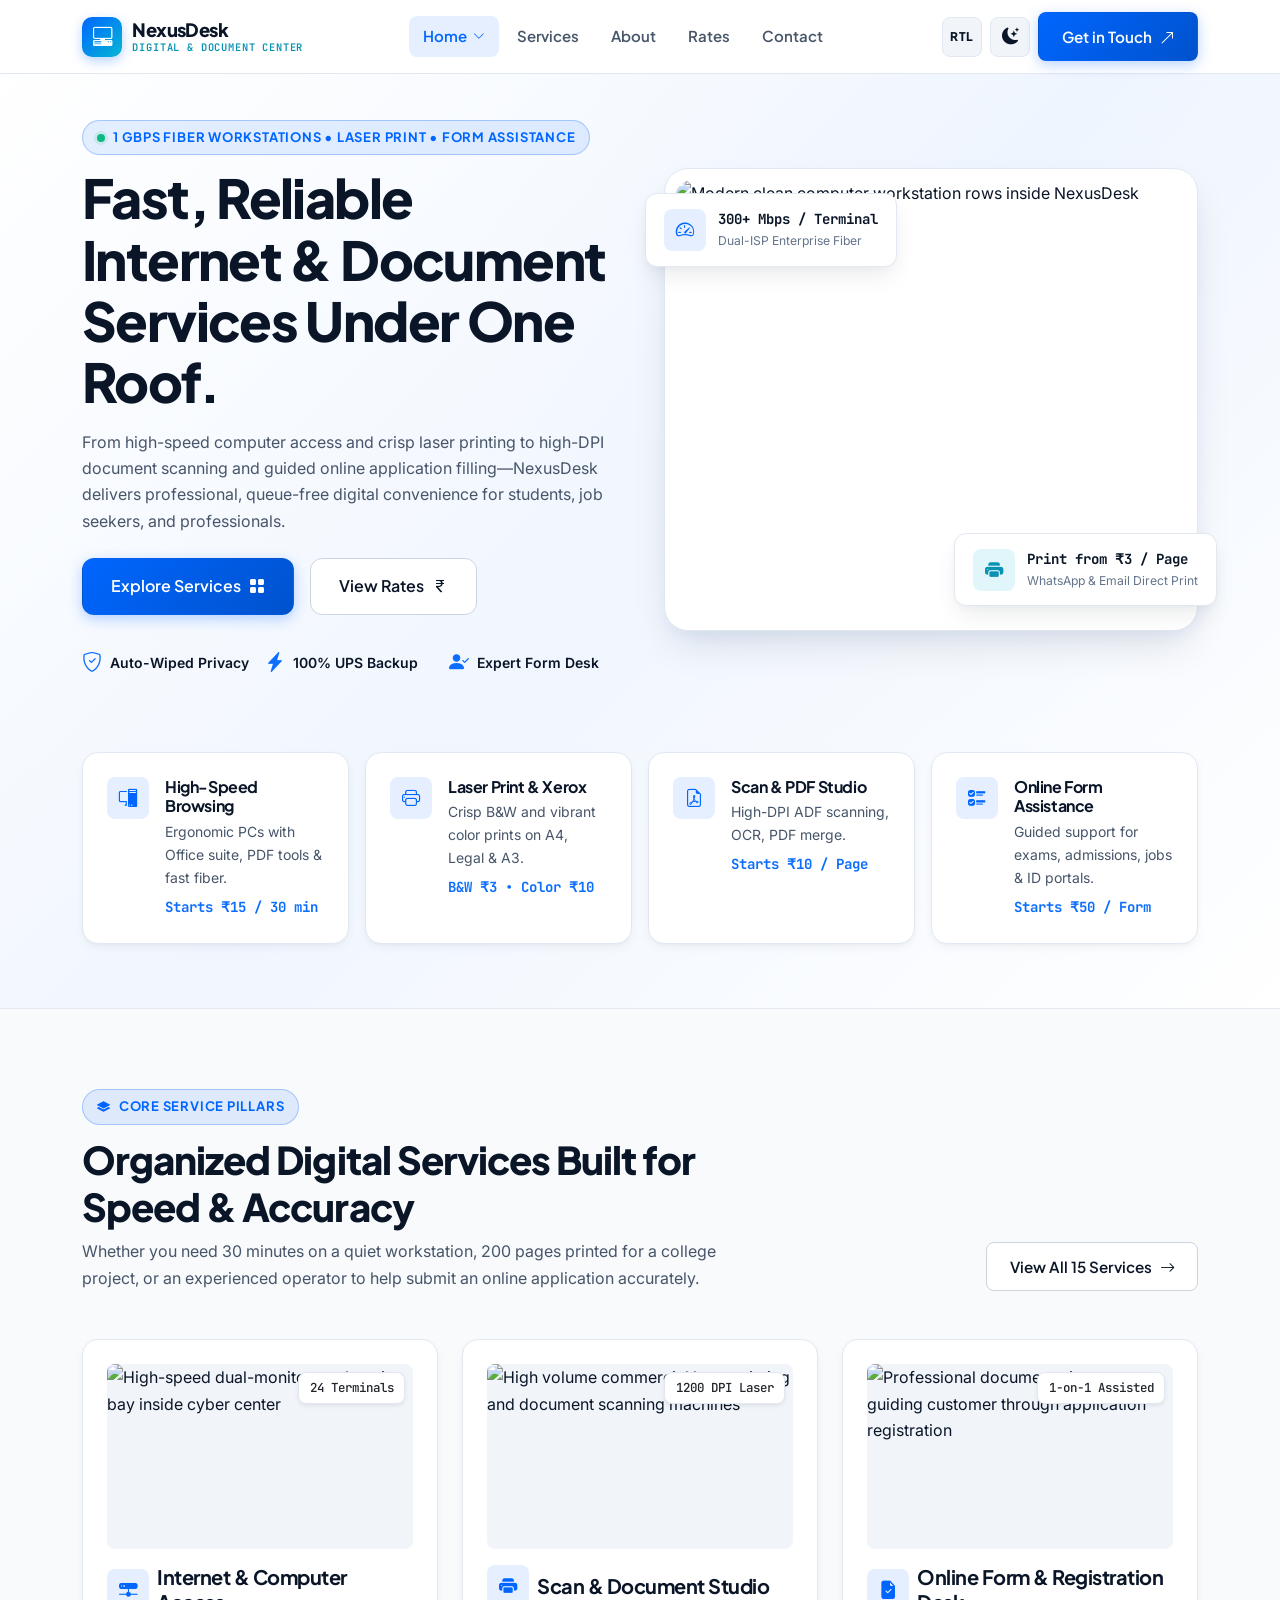
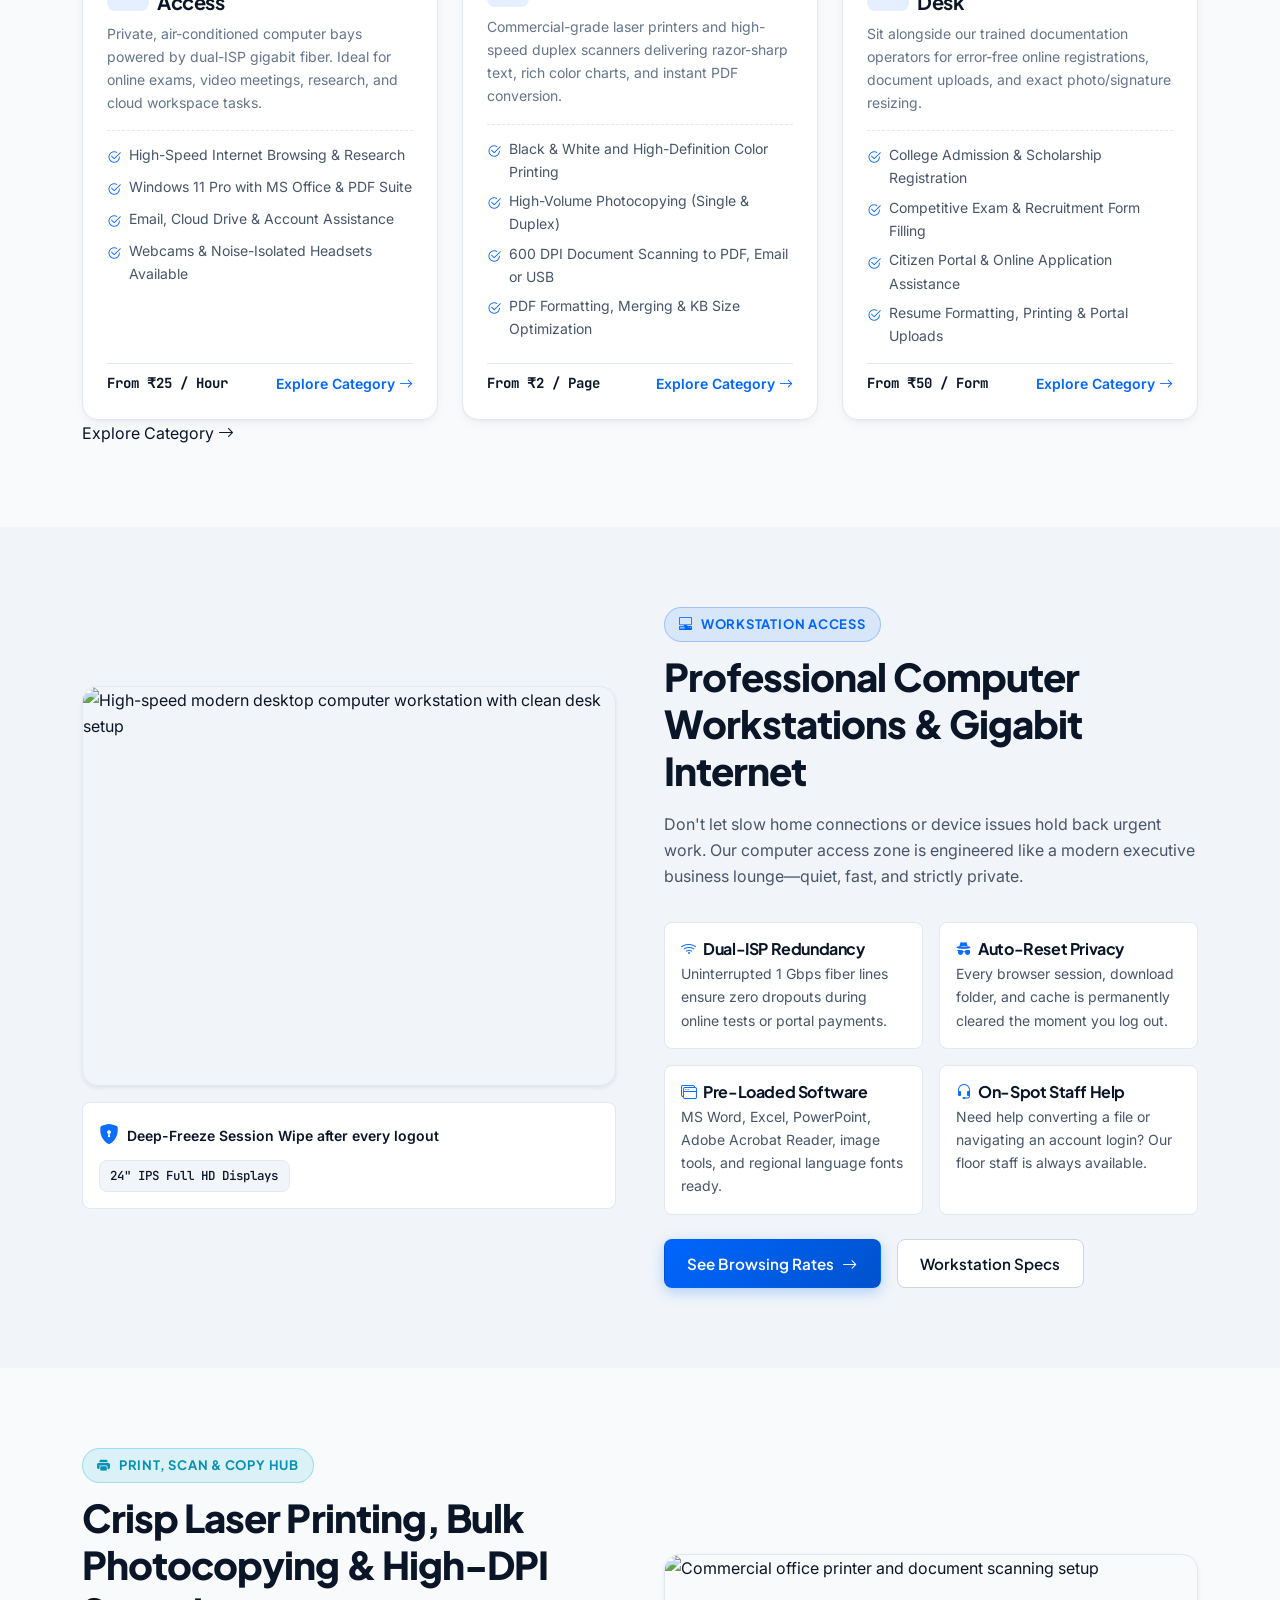
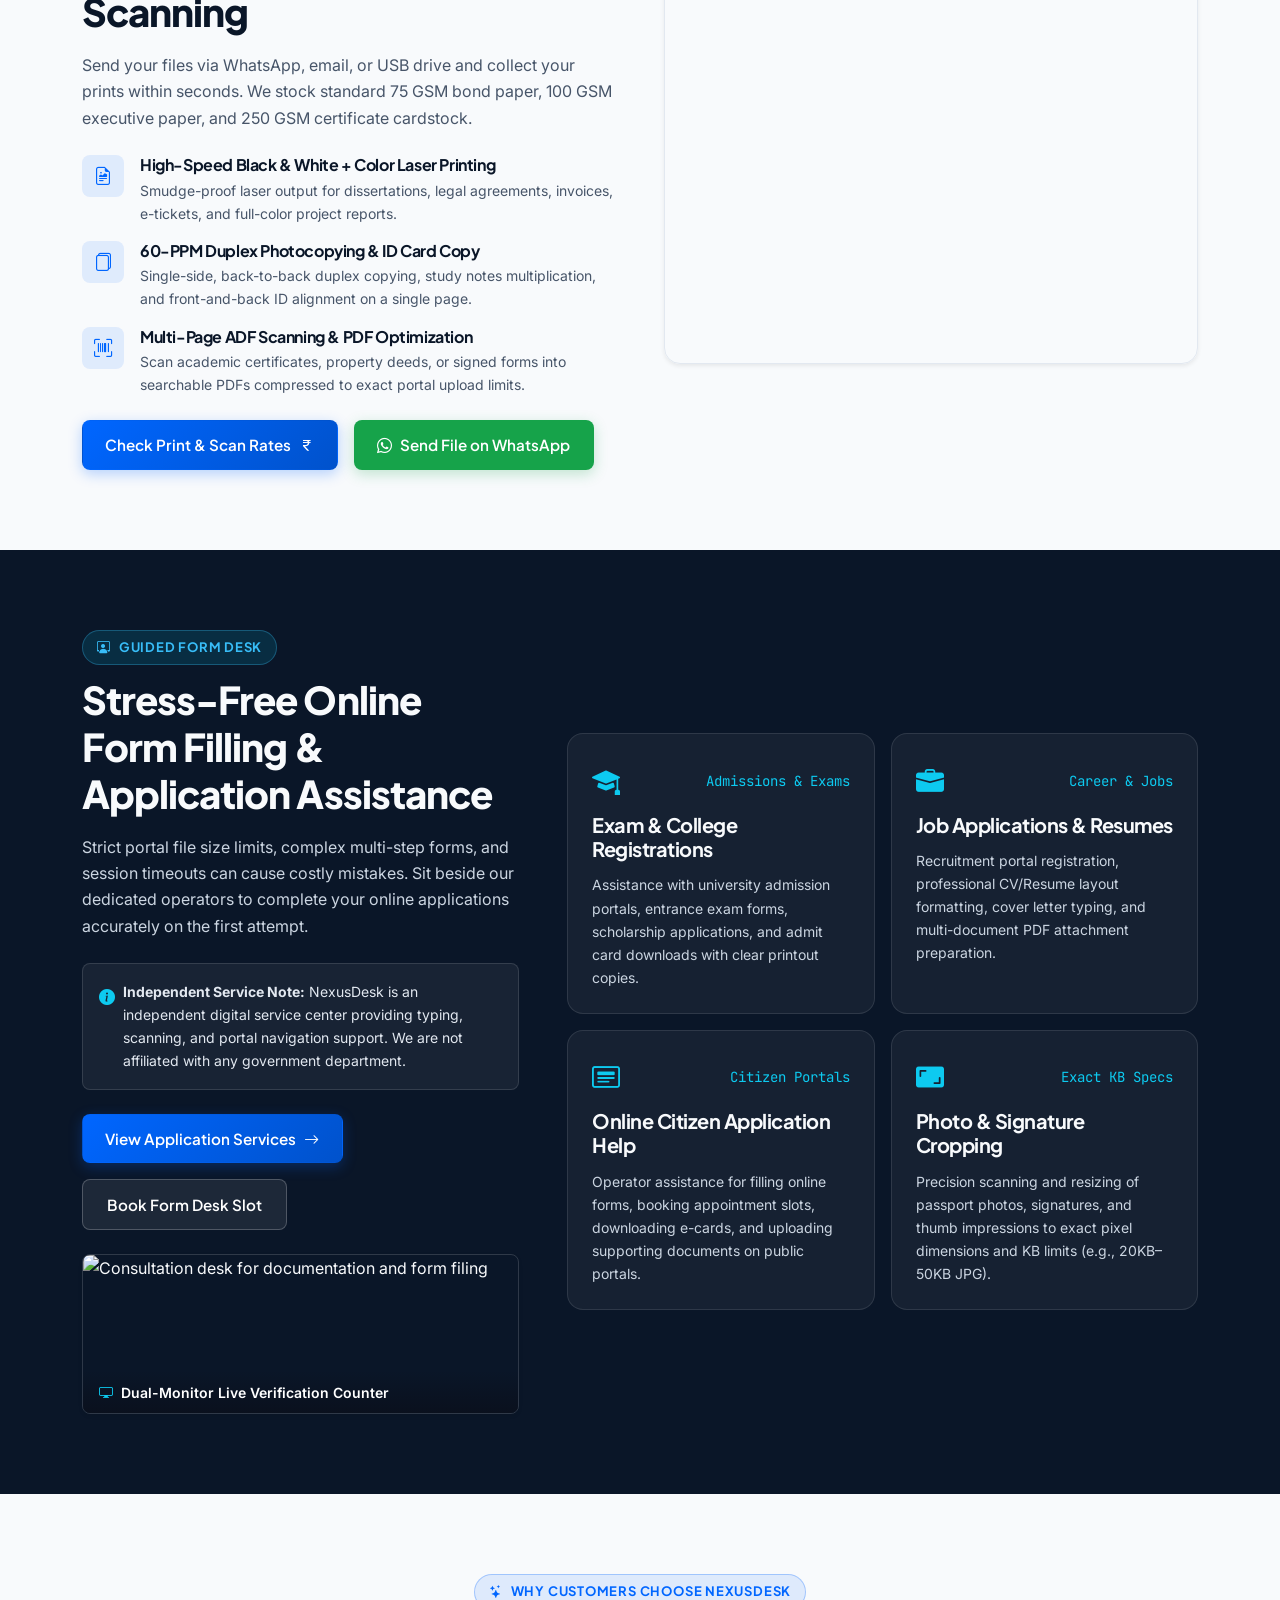
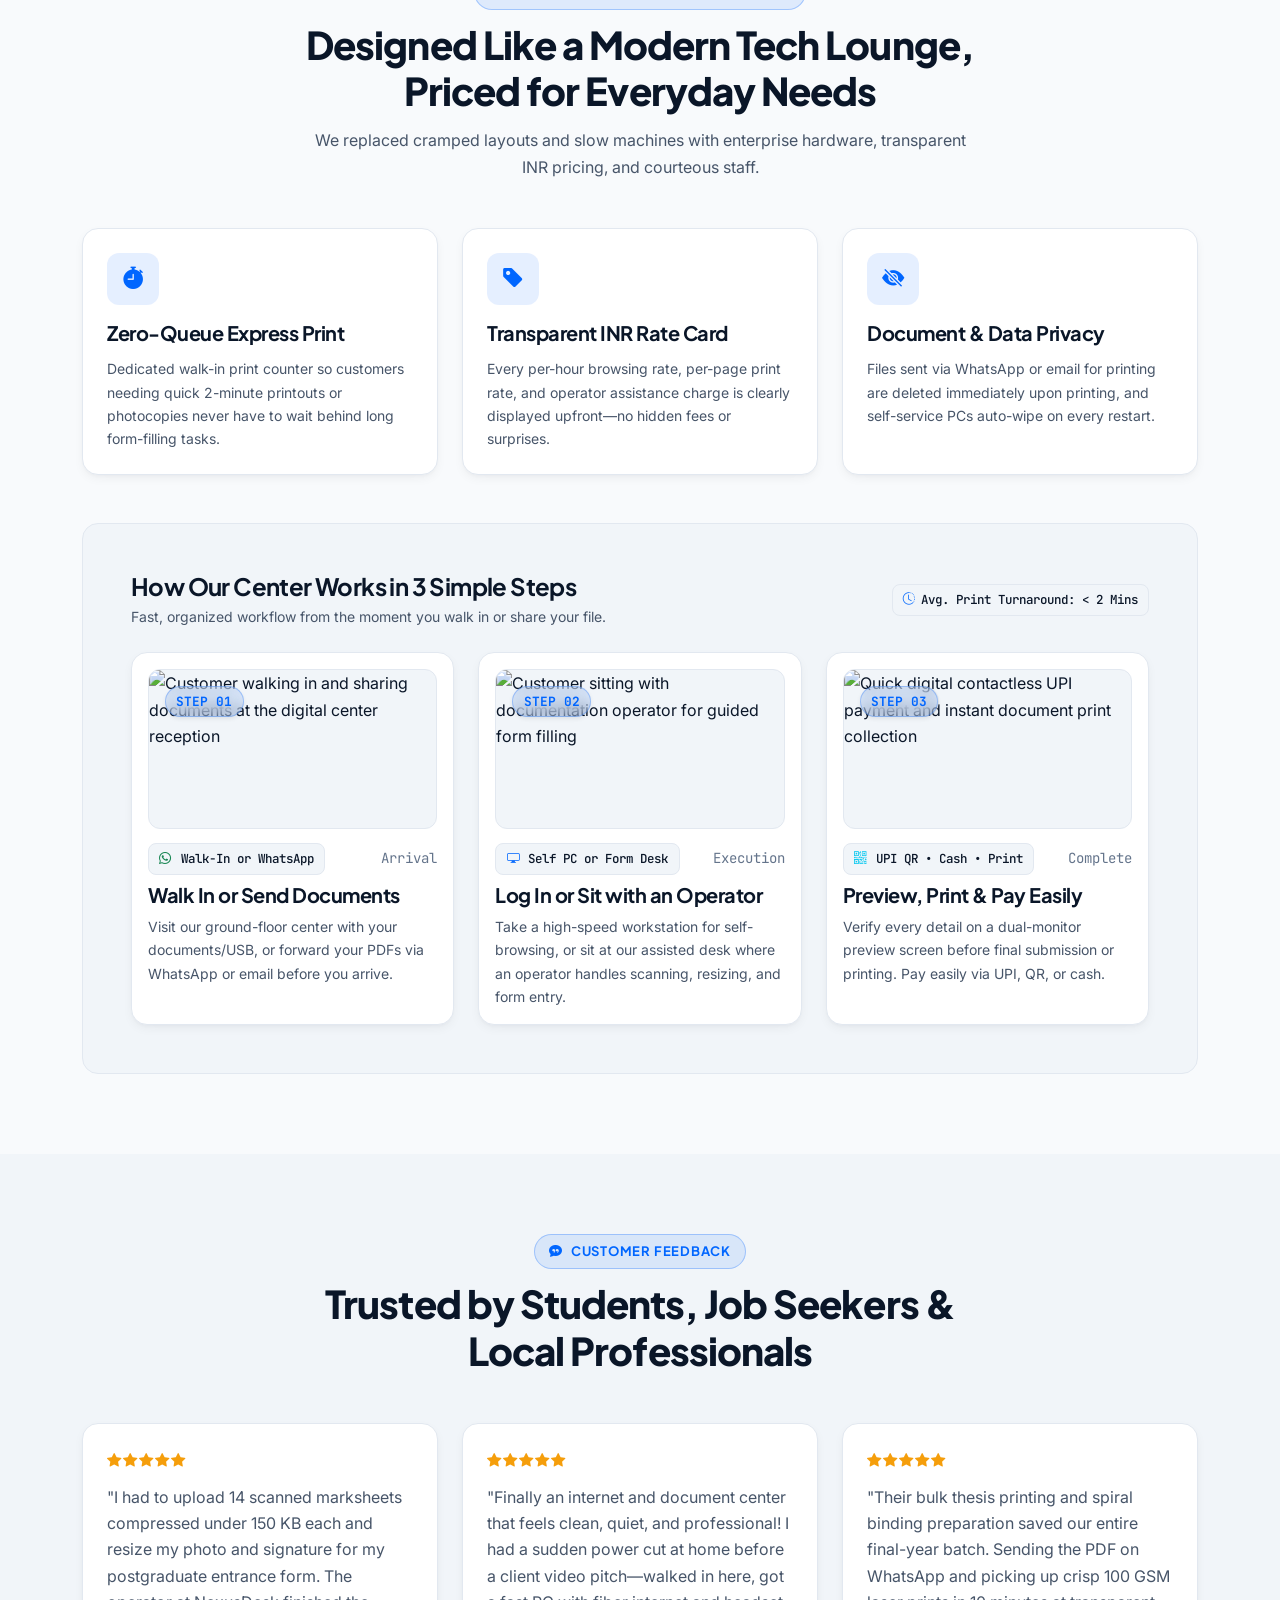
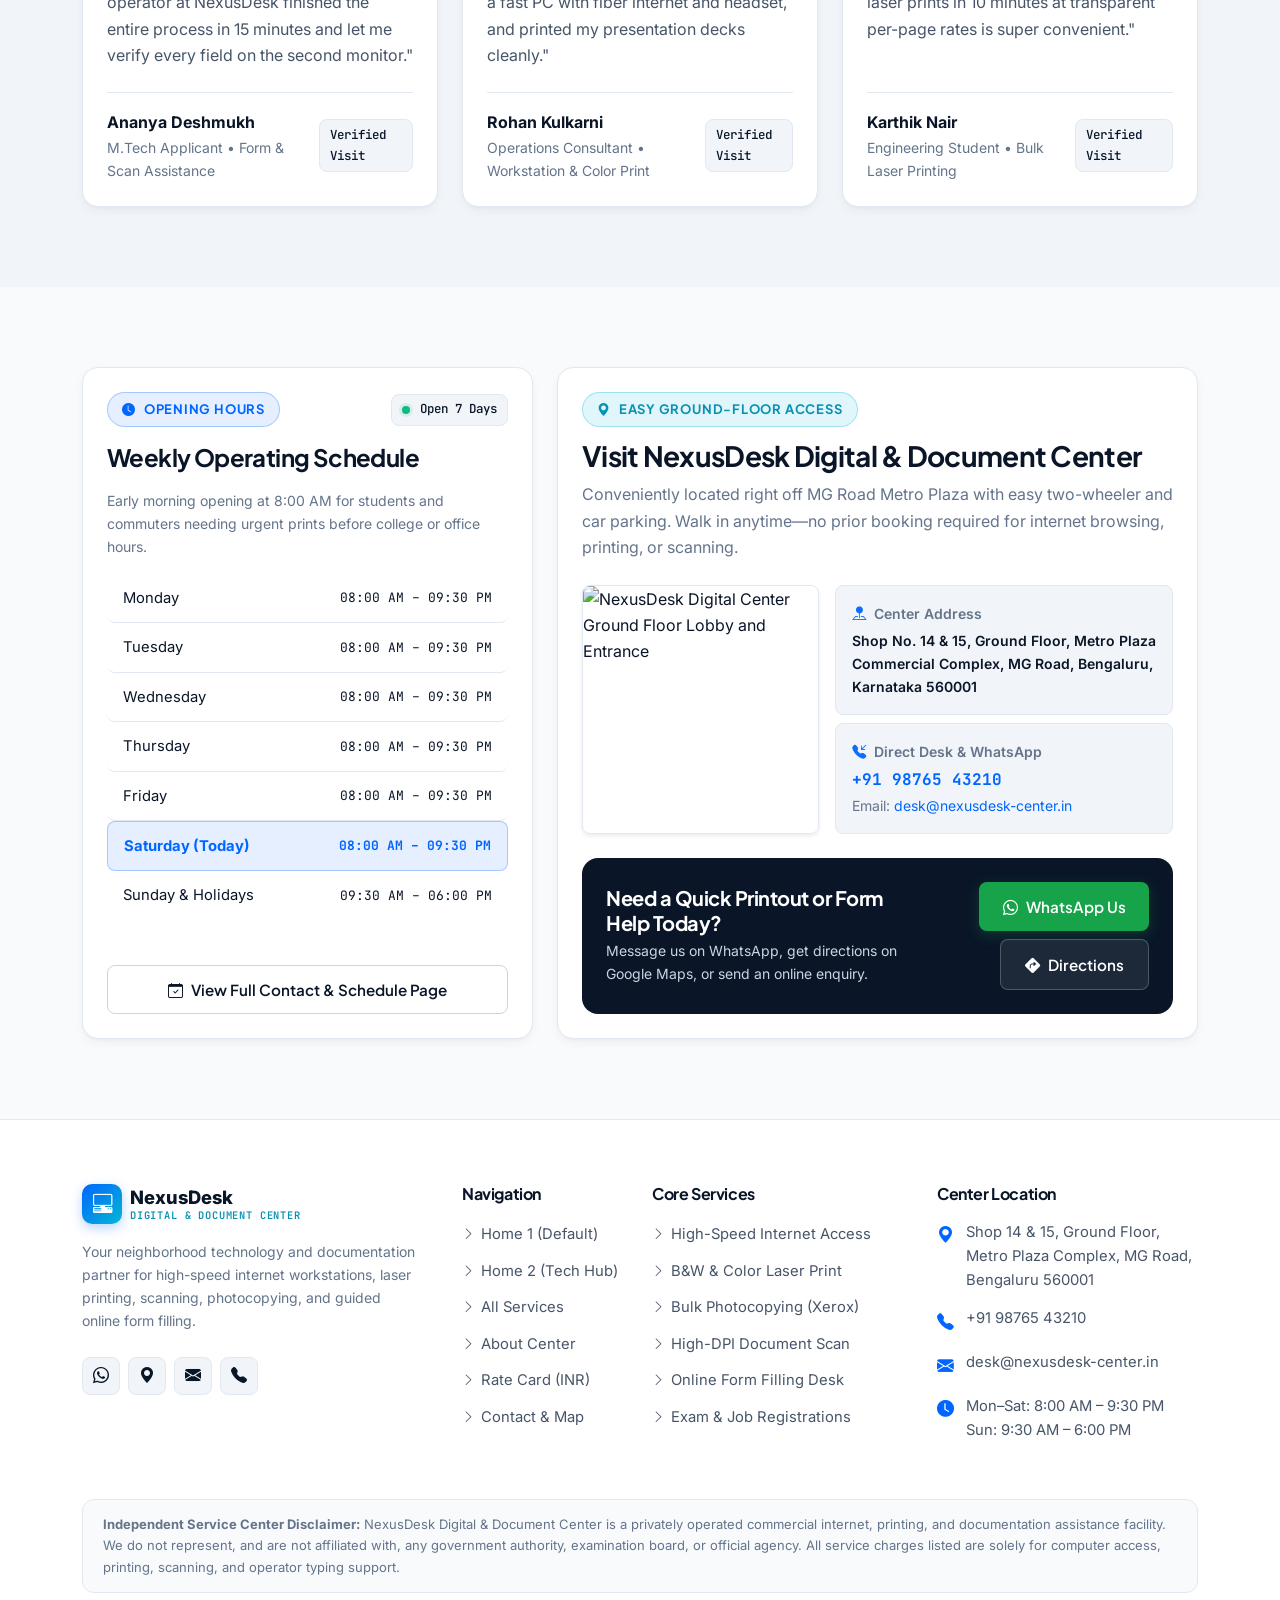
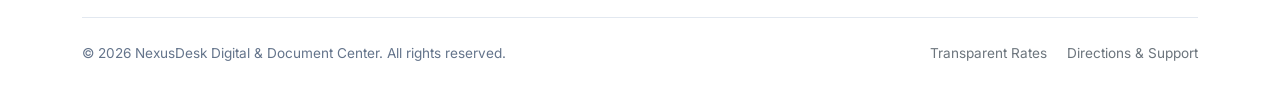
==== commit bd24e8e2: "Your commit message" ====
--- a/index.html
+++ b/index.html
@@ -88,14 +88,14 @@
               <a class="nav-link" href="services.html">Services</a>
             </li>
 
-            <!-- 3. Rates -->
+            <!-- 3. About (3rd in Nav) -->
+            <li class="nav-item">
+              <a class="nav-link" href="about.html">About</a>
+            </li>
+
+            <!-- 4. Rates -->
             <li class="nav-item">
               <a class="nav-link" href="rates.html">Rates</a>
-            </li>
-
-            <!-- 4. About -->
-            <li class="nav-item">
-              <a class="nav-link" href="about.html">About</a>
             </li>
 
             <!-- 5. Contact -->
@@ -106,8 +106,10 @@
 
           <!-- Desktop Actions (> 1024px) -->
           <div class="d-none d-xl-flex align-items-center gap-2">
-            <button type="button" class="btn-theme-toggle js-rtl-toggle" aria-label="Toggle text direction" title="Toggle RTL / LTR layout">RTL</button>
-            <button type="button" class="btn-theme-toggle js-theme-toggle" aria-label="Switch theme" title="Switch theme">
+            <button type="button" class="btn-theme-toggle js-rtl-toggle" aria-label="Toggle text direction"
+              title="Toggle RTL / LTR layout">RTL</button>
+            <button type="button" class="btn-theme-toggle js-theme-toggle" aria-label="Switch theme"
+              title="Switch theme">
               <i class="bi bi-moon-stars-fill"></i>
             </button>
             <a href="contact.html" class="btn-brand">
@@ -121,8 +123,10 @@
             <div class="d-flex align-items-center justify-content-between gap-2 mb-3">
               <span class="small fw-semibold text-secondary">Preferences</span>
               <div class="d-flex align-items-center gap-2">
-                <button type="button" class="btn-theme-toggle js-rtl-toggle" aria-label="Toggle text direction" title="Toggle RTL / LTR layout">RTL</button>
-                <button type="button" class="btn-theme-toggle js-theme-toggle" aria-label="Switch theme" title="Switch theme">
+                <button type="button" class="btn-theme-toggle js-rtl-toggle" aria-label="Toggle text direction"
+                  title="Toggle RTL / LTR layout">RTL</button>
+                <button type="button" class="btn-theme-toggle js-theme-toggle" aria-label="Switch theme"
+                  title="Switch theme">
                   <i class="bi bi-moon-stars-fill"></i>
                 </button>
               </div>
@@ -145,7 +149,7 @@
       <div class="container">
         <div class="row align-items-center g-5">
           <!-- Hero Copy -->
-          <div class="col-lg-6">
+          <div class="col-12 col-xl-6">
             <div class="eyebrow-badge">
               <span class="status-dot"></span>
               <span>1 Gbps Fiber Workstations • Laser Print • Form Assistance</span>
@@ -195,7 +199,7 @@
           </div>
 
           <!-- Hero Workstation Photography & Floating Cards -->
-          <div class="col-lg-6">
+          <div class="col-12 col-xl-6 card-big hero-card-col">
             <div class="hero-visual-frame">
               <img src="https://images.unsplash.com/photo-1497366216548-37526070297c?auto=format&fit=crop&w=1200&q=85"
                 alt="Modern clean computer workstation rows inside NexusDesk Digital Service Center"
@@ -253,7 +257,7 @@
               <div class="icon-box-sm"><i class="bi bi-file-earmark-pdf"></i></div>
               <div>
                 <h2 class="h6 fw-bold mb-1">Scan &amp; PDF Studio</h2>
-                <p class="small mb-1">High-DPI ADF scanning, OCR, PDF merge &amp; size compression.</p>
+                <p class="small mb-1">High-DPI ADF scanning, OCR, PDF merge.</p>
                 <span class="font-mono small fw-bold text-primary">Starts ₹10 / Page</span>
               </div>
             </div>
@@ -297,24 +301,26 @@
         <div class="row g-4 tab-grid-2">
           <!-- Pillar 1 -->
           <div class="col-lg-4 js-reveal">
-            <div class="surface-card d-flex flex-column justify-content-between">
+            <div class="surface-card d-flex flex-column justify-content-between h-100">
               <div>
-                <div class="d-flex align-items-center justify-content-between mb-3">
-                  <div class="icon-box mb-0"><i class="bi bi-hdd-network-fill"></i></div>
-                  <span class="spec-pill">24 Terminals</span>
-                </div>
-                <h3 class="h4 fw-bold">Internet &amp; Computer Access</h3>
-                <p class="small">
+                <div class="service-card-thumb mb-3 rounded-3 overflow-hidden position-relative" style="height: 185px;">
+                  <img src="https://images.unsplash.com/photo-1547082299-de196ea013d6?auto=format&fit=crop&w=800&q=80"
+                    alt="High-speed dual-monitor workstation bay inside cyber center" class="w-100 h-100 object-fit-cover" loading="lazy" />
+                  <span class="position-absolute top-0 end-0 m-2 spec-pill bg-white text-dark shadow-sm">24 Terminals</span>
+                </div>
+                <div class="d-flex align-items-center gap-2 mb-2">
+                  <div class="icon-box-sm mb-0"><i class="bi bi-hdd-network-fill"></i></div>
+                  <h3 class="h5 fw-bold mb-0">Internet &amp; Computer Access</h3>
+                </div>
+                <p class="small text-muted mb-3">
                   Private, air-conditioned computer bays powered by dual-ISP gigabit fiber. Ideal for online exams,
                   video meetings, research, and cloud workspace tasks.
                 </p>
-                <ul class="service-meta-list">
+                <ul class="service-meta-list mb-3">
                   <li><i class="bi bi-check2-circle"></i> <span>High-Speed Internet Browsing &amp; Research</span></li>
-                  <li><i class="bi bi-check2-circle"></i> <span>Windows 11 Pro with MS Office &amp; PDF Suite</span>
-                  </li>
+                  <li><i class="bi bi-check2-circle"></i> <span>Windows 11 Pro with MS Office &amp; PDF Suite</span></li>
                   <li><i class="bi bi-check2-circle"></i> <span>Email, Cloud Drive &amp; Account Assistance</span></li>
-                  <li><i class="bi bi-check2-circle"></i> <span>Webcams &amp; Noise-Isolated Headsets Available</span>
-                  </li>
+                  <li><i class="bi bi-check2-circle"></i> <span>Webcams &amp; Noise-Isolated Headsets Available</span></li>
                 </ul>
               </div>
               <div class="pt-2 border-top d-flex align-items-center justify-content-between"
@@ -329,26 +335,26 @@
 
           <!-- Pillar 2 -->
           <div class="col-lg-4 js-reveal">
-            <div class="surface-card d-flex flex-column justify-content-between">
+            <div class="surface-card d-flex flex-column justify-content-between h-100">
               <div>
-                <div class="d-flex align-items-center justify-content-between mb-3">
-                  <div class="icon-box icon-cyan mb-0"><i class="bi bi-printer-fill"></i></div>
-                  <span class="spec-pill">1200 DPI Laser</span>
-                </div>
-                <h3 class="h4 fw-bold">Scan &amp; Document Studio</h3>
-                <p class="small">
+                <div class="service-card-thumb mb-3 rounded-3 overflow-hidden position-relative" style="height: 185px;">
+                  <img src="https://images.unsplash.com/photo-1612815154858-60aa4c59eaa6?auto=format&fit=crop&w=800&q=80"
+                    alt="High volume commercial laser printing and document scanning machines" class="w-100 h-100 object-fit-cover" loading="lazy" />
+                  <span class="position-absolute top-0 end-0 m-2 spec-pill bg-white text-dark shadow-sm">1200 DPI Laser</span>
+                </div>
+                <div class="d-flex align-items-center gap-2 mb-2">
+                  <div class="icon-box-sm icon-cyan mb-0"><i class="bi bi-printer-fill"></i></div>
+                  <h3 class="h5 fw-bold mb-0">Scan &amp; Document Studio</h3>
+                </div>
+                <p class="small text-muted mb-3">
                   Commercial-grade laser printers and high-speed duplex scanners delivering razor-sharp text, rich color
                   charts, and instant PDF conversion.
                 </p>
-                <ul class="service-meta-list">
-                  <li><i class="bi bi-check2-circle"></i> <span>Black &amp; White and High-Definition Color
-                      Printing</span></li>
-                  <li><i class="bi bi-check2-circle"></i> <span>High-Volume Photocopying (Single &amp; Duplex)</span>
-                  </li>
-                  <li><i class="bi bi-check2-circle"></i> <span>600 DPI Document Scanning to PDF, Email or USB</span>
-                  </li>
-                  <li><i class="bi bi-check2-circle"></i> <span>PDF Formatting, Merging &amp; KB Size
-                      Optimization</span></li>
+                <ul class="service-meta-list mb-3">
+                  <li><i class="bi bi-check2-circle"></i> <span>Black &amp; White and High-Definition Color Printing</span></li>
+                  <li><i class="bi bi-check2-circle"></i> <span>High-Volume Photocopying (Single &amp; Duplex)</span></li>
+                  <li><i class="bi bi-check2-circle"></i> <span>600 DPI Document Scanning to PDF, Email or USB</span></li>
+                  <li><i class="bi bi-check2-circle"></i> <span>PDF Formatting, Merging &amp; KB Size Optimization</span></li>
                 </ul>
               </div>
               <div class="pt-2 border-top d-flex align-items-center justify-content-between"
@@ -363,26 +369,26 @@
 
           <!-- Pillar 3 -->
           <div class="col-lg-4 js-reveal">
-            <div class="surface-card d-flex flex-column justify-content-between">
+            <div class="surface-card d-flex flex-column justify-content-between h-100">
               <div>
-                <div class="d-flex align-items-center justify-content-between mb-3">
-                  <div class="icon-box mb-0"><i class="bi bi-file-earmark-check-fill"></i></div>
-                  <span class="spec-pill">1-on-1 Assisted</span>
-                </div>
-                <h3 class="h4 fw-bold">Online Application &amp; Form Desk</h3>
-                <p class="small">
+                <div class="service-card-thumb mb-3 rounded-3 overflow-hidden position-relative" style="height: 185px;">
+                  <img src="https://images.unsplash.com/photo-1573496359142-b8d87734a5a2?auto=format&fit=crop&w=800&q=80"
+                    alt="Professional documentation operator guiding customer through application registration" class="w-100 h-100 object-fit-cover" loading="lazy" />
+                  <span class="position-absolute top-0 end-0 m-2 spec-pill bg-white text-dark shadow-sm">1-on-1 Assisted</span>
+                </div>
+                <div class="d-flex align-items-center gap-2 mb-2">
+                  <div class="icon-box-sm mb-0"><i class="bi bi-file-earmark-check-fill"></i></div>
+                  <h3 class="h5 fw-bold mb-0">Online Form &amp; Registration Desk</h3>
+                </div>
+                <p class="small text-muted mb-3">
                   Sit alongside our trained documentation operators for error-free online registrations, document
                   uploads, and exact photo/signature resizing.
                 </p>
-                <ul class="service-meta-list">
-                  <li><i class="bi bi-check2-circle"></i> <span>College Admission &amp; Scholarship Registration</span>
-                  </li>
-                  <li><i class="bi bi-check2-circle"></i> <span>Competitive Exam &amp; Recruitment Form Filling</span>
-                  </li>
-                  <li><i class="bi bi-check2-circle"></i> <span>Citizen Portal &amp; Online Application
-                      Assistance</span></li>
-                  <li><i class="bi bi-check2-circle"></i> <span>Resume Formatting, Printing &amp; Portal Uploads</span>
-                  </li>
+                <ul class="service-meta-list mb-3">
+                  <li><i class="bi bi-check2-circle"></i> <span>College Admission &amp; Scholarship Registration</span></li>
+                  <li><i class="bi bi-check2-circle"></i> <span>Competitive Exam &amp; Recruitment Form Filling</span></li>
+                  <li><i class="bi bi-check2-circle"></i> <span>Citizen Portal &amp; Online Application Assistance</span></li>
+                  <li><i class="bi bi-check2-circle"></i> <span>Resume Formatting, Printing &amp; Portal Uploads</span></li>
                 </ul>
               </div>
               <div class="pt-2 border-top d-flex align-items-center justify-content-between"
@@ -395,6 +401,12 @@
             </div>
           </div>
         </div>
+                  Explore Category <i class="bi bi-arrow-right"></i>
+                </a>
+              </div>
+            </div>
+          </div>
+        </div>
       </div>
     </section>
 
@@ -404,7 +416,7 @@
     <section class="section-padding bg-surface-alt">
       <div class="container">
         <div class="row align-items-center g-5">
-          <div class="col-lg-6 js-reveal">
+          <div class="col-12 col-xl-6 js-reveal card-big">
             <div class="position-relative">
               <img src="https://images.unsplash.com/photo-1517694712202-14dd9538aa97?auto=format&fit=crop&w=1000&q=80"
                 alt="High-speed modern desktop computer workstation with clean desk setup"
@@ -421,7 +433,7 @@
             </div>
           </div>
 
-          <div class="col-lg-6 js-reveal">
+          <div class="col-12 col-xl-6 js-reveal card-big">
             <span class="eyebrow-badge"><i class="bi bi-pc-display-horizontal"></i> Workstation Access</span>
             <h2 class="section-title mb-3">Professional Computer Workstations &amp; Gigabit Internet</h2>
             <p>
@@ -485,7 +497,7 @@
     <section class="section-padding">
       <div class="container">
         <div class="row align-items-center g-5">
-          <div class="col-lg-6 order-2 order-lg-1 js-reveal">
+          <div class="col-12 col-xl-6 order-2 order-xl-1 js-reveal card-big">
             <span class="eyebrow-badge eyebrow-cyan"><i class="bi bi-printer-fill"></i> Print, Scan &amp; Copy
               Hub</span>
             <h2 class="section-title mb-3">Crisp Laser Printing, Bulk Photocopying &amp; High-DPI Scanning</h2>
@@ -535,7 +547,7 @@
             </div>
           </div>
 
-          <div class="col-lg-6 order-1 order-lg-2 js-reveal">
+          <div class="col-12 col-xl-6 order-1 order-xl-2 js-reveal card-big">
             <img src="https://images.unsplash.com/photo-1612815154858-60aa4c59eaa6?auto=format&fit=crop&w=1000&q=80"
               alt="Commercial office printer and document scanning setup" class="rounded-4 shadow-sm w-100"
               style="height: 410px; object-fit: cover; border: 1px solid var(--border-color);" />
@@ -550,7 +562,7 @@
     <section class="section-padding bg-navy">
       <div class="container">
         <div class="row align-items-center g-5">
-          <div class="col-lg-5 js-reveal">
+          <div class="col-12 col-xl-5 js-reveal card-big">
             <span class="eyebrow-badge eyebrow-on-navy"><i class="bi bi-person-workspace"></i> Guided Form Desk</span>
             <h2 class="section-title mb-3">Stress-Free Online Form Filling &amp; Application Assistance</h2>
             <p class="mb-4">
@@ -577,9 +589,17 @@
                 <span>Book Form Desk Slot</span>
               </a>
             </div>
-          </div>
-
-          <div class="col-lg-7 js-reveal">
+
+            <!-- Verification Desk Photo Card -->
+            <div class="mt-4 rounded-3 overflow-hidden shadow-sm position-relative" style="height: 160px; border: 1px solid rgba(255,255,255,0.15);">
+              <img src="https://images.unsplash.com/photo-1450133064473-71024230f91b?auto=format&fit=crop&w=800&q=80" alt="Consultation desk for documentation and form filing" class="w-100 h-100 object-fit-cover" loading="lazy" />
+              <div class="position-absolute bottom-0 start-0 end-0 p-2 px-3" style="background: linear-gradient(to top, rgba(10, 16, 29, 0.95), transparent);">
+                <span class="small fw-semibold text-white"><i class="bi bi-display text-info me-1"></i> Dual-Monitor Live Verification Counter</span>
+              </div>
+            </div>
+          </div>
+
+          <div class="col-12 col-xl-7 js-reveal card-big">
             <div class="row g-3 tab-grid-2">
               <div class="col-md-6">
                 <div class="p-4 rounded-4 h-100"
@@ -704,30 +724,71 @@
           </div>
 
           <div class="row g-4 tab-grid-2">
-            <div class="col-md-4">
+            <!-- Step 1 -->
+            <div class="col-lg-4 col-md-6 js-reveal">
               <div class="process-step-card">
-                <span class="step-number-pill">STEP 01</span>
-                <h4 class="h5 fw-bold">Walk In or Send Documents</h4>
+                <div class="process-step-thumb">
+                  <img
+                    src="https://images.unsplash.com/photo-1556740738-b6a63e27c4df?auto=format&fit=crop&w=800&q=80"
+                    alt="Customer walking in and sharing documents at the digital center reception"
+                    class="process-step-img"
+                    loading="lazy"
+                  />
+                  <span class="step-number-pill position-absolute top-0 start-0 m-3 shadow-sm">STEP 01</span>
+                </div>
+                <div class="d-flex align-items-center justify-content-between mb-2">
+                  <span class="spec-pill"><i class="bi bi-whatsapp text-success me-1"></i> Walk-In or WhatsApp</span>
+                  <span class="small font-mono text-muted">Arrival</span>
+                </div>
+                <h4 class="h5 fw-bold mb-2">Walk In or Send Documents</h4>
                 <p class="small mb-0">
                   Visit our ground-floor center with your documents/USB, or forward your PDFs via WhatsApp or email
                   before you arrive.
                 </p>
               </div>
             </div>
-            <div class="col-md-4">
+
+            <!-- Step 2 -->
+            <div class="col-lg-4 col-md-6 js-reveal">
               <div class="process-step-card">
-                <span class="step-number-pill">STEP 02</span>
-                <h4 class="h5 fw-bold">Log In or Sit with an Operator</h4>
+                <div class="process-step-thumb">
+                  <img
+                    src="https://images.unsplash.com/photo-1531482615713-2afd69097998?auto=format&fit=crop&w=800&q=80"
+                    alt="Customer sitting with documentation operator for guided form filling"
+                    class="process-step-img"
+                    loading="lazy"
+                  />
+                  <span class="step-number-pill position-absolute top-0 start-0 m-3 shadow-sm">STEP 02</span>
+                </div>
+                <div class="d-flex align-items-center justify-content-between mb-2">
+                  <span class="spec-pill"><i class="bi bi-display text-primary me-1"></i> Self PC or Form Desk</span>
+                  <span class="small font-mono text-muted">Execution</span>
+                </div>
+                <h4 class="h5 fw-bold mb-2">Log In or Sit with an Operator</h4>
                 <p class="small mb-0">
                   Take a high-speed workstation for self-browsing, or sit at our assisted desk where an operator handles
                   scanning, resizing, and form entry.
                 </p>
               </div>
             </div>
-            <div class="col-md-4">
+
+            <!-- Step 3 -->
+            <div class="col-lg-4 col-md-6 js-reveal">
               <div class="process-step-card">
-                <span class="step-number-pill">STEP 03</span>
-                <h4 class="h5 fw-bold">Preview, Print &amp; Pay Easily</h4>
+                <div class="process-step-thumb">
+                  <img
+                    src="https://images.unsplash.com/photo-1556742111-a301076d9d18?auto=format&fit=crop&w=800&q=80"
+                    alt="Quick digital contactless UPI payment and instant document print collection"
+                    class="process-step-img"
+                    loading="lazy"
+                  />
+                  <span class="step-number-pill position-absolute top-0 start-0 m-3 shadow-sm">STEP 03</span>
+                </div>
+                <div class="d-flex align-items-center justify-content-between mb-2">
+                  <span class="spec-pill"><i class="bi bi-qr-code text-info me-1"></i> UPI QR • Cash • Print</span>
+                  <span class="small font-mono text-muted">Complete</span>
+                </div>
+                <h4 class="h5 fw-bold mb-2">Preview, Print &amp; Pay Easily</h4>
                 <p class="small mb-0">
                   Verify every detail on a dual-monitor preview screen before final submission or printing. Pay easily
                   via UPI, QR, or cash.
@@ -830,21 +891,21 @@
          ================================================================== -->
     <section class="section-padding">
       <div class="container">
-        <div class="row g-4 align-items-stretch tab-grid-2">
-          <!-- Hours Card -->
-          <div class="col-lg-5 js-reveal">
-            <div class="surface-card d-flex flex-column justify-content-between">
+        <div class="row g-4 align-items-stretch">
+          <!-- Hours Card (Big Card: 100% on Tab/1024px) -->
+          <div class="col-12 col-xl-5 js-reveal card-big schedule-card-col">
+            <div class="surface-card d-flex flex-column justify-content-between h-100">
               <div>
                 <div class="d-flex align-items-center justify-content-between mb-3">
                   <span class="eyebrow-badge mb-0"><i class="bi bi-clock-fill"></i> Opening Hours</span>
                   <span class="spec-pill"><span class="status-dot me-1"></span> Open 7 Days</span>
                 </div>
                 <h3 class="h4 fw-bold mb-3">Weekly Operating Schedule</h3>
-                <p class="small mb-3">
+                <p class="small text-muted mb-3">
                   Early morning opening at 8:00 AM for students and commuters needing urgent prints before college or
                   office hours.
                 </p>
-                <div class="Schedule-list mb-4">
+                <div class="schedule-list mb-4">
                   <div class="schedule-row" data-day="1">
                     <span class="js-day-name">Monday</span>
                     <span class="font-mono small">08:00 AM – 09:30 PM</span>
@@ -882,21 +943,28 @@
             </div>
           </div>
 
-          <!-- Location & Instant Contact Card -->
-          <div class="col-lg-7 js-reveal">
-            <div class="surface-card d-flex flex-column justify-content-between">
+          <!-- Location & Instant Contact Card with Center Photo (Big Card: 100% on Tab/1024px) -->
+          <div class="col-12 col-xl-7 js-reveal card-big location-card-col">
+            <div class="surface-card d-flex flex-column justify-content-between h-100">
               <div>
                 <span class="eyebrow-badge eyebrow-cyan"><i class="bi bi-geo-alt-fill"></i> Easy Ground-Floor
                   Access</span>
                 <h3 class="h3 fw-bold mb-2">Visit NexusDesk Digital &amp; Document Center</h3>
-                <p class="mb-4">
+                <p class="text-muted mb-4">
                   Conveniently located right off MG Road Metro Plaza with easy two-wheeler and car parking. Walk in
                   anytime—no prior booking required for internet browsing, printing, or scanning.
                 </p>
 
-                <div class="row g-3 mb-4 tab-grid-2">
-                  <div class="col-md-6">
-                    <div class="p-3 rounded-3 h-100 bg-surface-alt" style="border: 1px solid var(--border-color);">
+                <!-- Center Storefront Photo & Address Block -->
+                <div class="row g-3 mb-4 align-items-stretch">
+                  <div class="col-md-5">
+                    <div class="rounded-3 overflow-hidden h-100 shadow-sm" style="min-height: 150px; border: 1px solid var(--border-color);">
+                      <img src="https://images.unsplash.com/photo-1497366811353-6870744d04b2?auto=format&fit=crop&w=900&q=80"
+                        alt="NexusDesk Digital Center Ground Floor Lobby and Entrance" class="w-100 h-100 object-fit-cover" loading="lazy" />
+                    </div>
+                  </div>
+                  <div class="col-md-7 d-flex flex-column gap-2">
+                    <div class="p-3 rounded-3 bg-surface-alt" style="border: 1px solid var(--border-color);">
                       <div class="small text-muted fw-semibold mb-1"><i
                           class="bi bi-pin-map-fill text-primary me-1"></i> Center Address</div>
                       <div class="fw-semibold small" style="color: var(--text-primary);">
@@ -904,12 +972,10 @@
                         Karnataka 560001
                       </div>
                     </div>
-                  </div>
-                  <div class="col-md-6">
-                    <div class="p-3 rounded-3 h-100 bg-surface-alt" style="border: 1px solid var(--border-color);">
+                    <div class="p-3 rounded-3 bg-surface-alt" style="border: 1px solid var(--border-color);">
                       <div class="small text-muted fw-semibold mb-1"><i
-                          class="bi bi-telephone-inbound-fill text-primary me-1"></i> Direct Desk &amp; Print Line</div>
-                      <div class="fw-bold font-mono mb-1">
+                          class="bi bi-telephone-inbound-fill text-primary me-1"></i> Direct Desk &amp; WhatsApp</div>
+                      <div class="fw-bold font-mono">
                         <a href="tel:+919876543210" data-config="phone">+91 98765 43210</a>
                       </div>
                       <div class="small text-muted">
@@ -924,12 +990,12 @@
               <!-- Action CTAs -->
               <div class="p-4 rounded-4 bg-navy">
                 <div class="row align-items-center g-3">
-                  <div class="col-md-7">
-                    <h4 class="h5 fw-bold mb-1">Need a Quick Printout or Form Help Today?</h4>
-                    <p class="small mb-0">Message us on WhatsApp, get directions on Google Maps, or send an online
+                  <div class="col-12 col-md-7">
+                    <h4 class="h5 fw-bold mb-1 text-white">Need a Quick Printout or Form Help Today?</h4>
+                    <p class="small mb-0" style="color: #CBD5E1;">Message us on WhatsApp, get directions on Google Maps, or send an online
                       enquiry.</p>
                   </div>
-                  <div class="col-md-5 d-flex flex-wrap justify-content-md-end gap-2">
+                  <div class="col-12 col-md-5 d-flex flex-wrap justify-content-md-end gap-2">
                     <a href="https://wa.me/919876543210" data-config="whatsapp" class="btn-whatsapp">
                       <i class="bi bi-whatsapp"></i>
                       <span>WhatsApp Us</span>
@@ -954,9 +1020,9 @@
        ==================================================================== -->
   <footer class="site-footer">
     <div class="container">
-      <div class="row g-4 pb-4">
+      <div class="row g-4 pb-4 footer-main-row">
         <!-- Col 1: Brand & Intro -->
-        <div class="col-lg-4 col-md-6">
+        <div class="col-xl-4 col-lg-6 col-md-6 col-12 footer-col-brand">
           <a class="d-inline-flex align-items-center gap-2 text-decoration-none mb-3" href="index.html">
             <span class="brand-mark"><i class="bi bi-pc-display-horizontal"></i></span>
             <span class="brand-text-wrap">
@@ -981,20 +1047,20 @@
         </div>
 
         <!-- Col 2: Quick Navigation -->
-        <div class="col-lg-2 col-md-6 col-6">
+        <div class="col-xl-2 col-lg-6 col-md-6 col-6 footer-col-nav">
           <h5>Navigation</h5>
           <ul class="footer-links">
             <li><a href="index.html"><i class="bi bi-chevron-right small"></i> Home 1 (Default)</a></li>
             <li><a href="home-2.html"><i class="bi bi-chevron-right small"></i> Home 2 (Tech Hub)</a></li>
             <li><a href="services.html"><i class="bi bi-chevron-right small"></i> All Services</a></li>
+            <li><a href="about.html"><i class="bi bi-chevron-right small"></i> About Center</a></li>
             <li><a href="rates.html"><i class="bi bi-chevron-right small"></i> Rate Card (INR)</a></li>
-            <li><a href="about.html"><i class="bi bi-chevron-right small"></i> About Center</a></li>
             <li><a href="contact.html"><i class="bi bi-chevron-right small"></i> Contact &amp; Map</a></li>
           </ul>
         </div>
 
         <!-- Col 3: Core Services -->
-        <div class="col-lg-3 col-md-6 col-6">
+        <div class="col-xl-3 col-lg-6 col-md-6 col-6 footer-col-services">
           <h5>Core Services</h5>
           <ul class="footer-links">
             <li><a href="services.html#internet-services"><i class="bi bi-chevron-right small"></i> High-Speed Internet
@@ -1013,7 +1079,7 @@
         </div>
 
         <!-- Col 4: Contact & Hours -->
-        <div class="col-lg-3 col-md-6">
+        <div class="col-xl-3 col-lg-6 col-md-6 col-12 footer-col-contact">
           <h5>Center Location</h5>
           <div class="footer-contact-item">
             <i class="bi bi-geo-alt-fill"></i>
@@ -1042,7 +1108,8 @@
         solely for computer access, printing, scanning, and operator typing support.
       </div>
 
-      <div class="footer-bottom-strip d-flex flex-column flex-sm-row align-items-center justify-content-between pt-4 mt-4 border-top">
+      <div
+        class="footer-bottom-strip d-flex flex-column flex-sm-row align-items-center justify-content-between pt-4 mt-4 border-top">
         <div>&copy; 2026 NexusDesk Digital &amp; Document Center. All rights reserved.</div>
         <div class="mt-2 mt-sm-0">
           <a href="rates.html" class="text-secondary me-3">Transparent Rates</a>
--- a/assets/css/style.css
+++ b/assets/css/style.css
@@ -721,12 +721,24 @@
   position: relative;
   padding-top: var(--space-8);
   padding-bottom: var(--space-10);
-  background:
+  background-color: var(--bg-body);
+  background-image:
+    linear-gradient(135deg, rgba(255, 255, 255, 0.94) 0%, rgba(240, 246, 255, 0.90) 50%, rgba(255, 255, 255, 0.95) 100%),
     radial-gradient(circle at 85% 15%, var(--accent-primary-soft) 0%, transparent 45%),
-    radial-gradient(circle at 10% 80%, var(--accent-cyan-soft) 0%, transparent 40%),
-    var(--bg-body);
+    url('https://images.unsplash.com/photo-1527689368864-3a821dbccc34?auto=format&fit=crop&w=1920&q=80');
+  background-size: cover;
+  background-position: center center;
+  background-repeat: no-repeat;
   border-bottom: 1px solid var(--border-color);
   overflow: hidden;
+}
+
+[data-theme="dark"] .hero-home-1 {
+  background-color: var(--bg-navy);
+  background-image:
+    linear-gradient(135deg, rgba(10, 16, 29, 0.95) 0%, rgba(15, 23, 42, 0.91) 50%, rgba(10, 16, 29, 0.96) 100%),
+    radial-gradient(circle at 85% 15%, rgba(0, 102, 255, 0.2) 0%, transparent 45%),
+    url('https://images.unsplash.com/photo-1527689368864-3a821dbccc34?auto=format&fit=crop&w=1920&q=80');
 }
 
 .hero-visual-frame {
@@ -736,6 +748,12 @@
   background-color: var(--bg-surface);
   border: 1px solid var(--border-color);
   box-shadow: var(--shadow-lg);
+  transition: transform var(--transition-base), box-shadow var(--transition-base);
+}
+
+.hero-visual-frame:hover {
+  transform: translateY(-4px);
+  box-shadow: 0 24px 50px -12px rgba(0, 102, 255, 0.18);
 }
 
 .hero-main-img {
@@ -762,26 +780,54 @@
   align-items: center;
   gap: 0.75rem;
   z-index: 2;
+  transition: transform 0.3s ease, box-shadow 0.3s ease;
+}
+
+.hero-floating-card:hover {
+  transform: scale(1.04);
+  box-shadow: var(--shadow-lg);
 }
 
 .hero-floating-card.card-top-left {
   top: 1.5rem;
   left: -1.25rem;
+  animation: heroFloatSlow 5s ease-in-out infinite;
 }
 
 .hero-floating-card.card-bottom-right {
   bottom: 1.5rem;
   right: -1.25rem;
+  animation: heroFloatReverse 6s ease-in-out infinite;
+}
+
+@keyframes heroFloatSlow {
+  0%, 100% {
+    transform: translateY(0);
+  }
+  50% {
+    transform: translateY(-8px);
+  }
+}
+
+@keyframes heroFloatReverse {
+  0%, 100% {
+    transform: translateY(0);
+  }
+  50% {
+    transform: translateY(8px);
+  }
 }
 
 @media (max-width: 991.98px) {
   .hero-floating-card.card-top-left {
     top: 1rem;
     left: 1rem;
+    animation: none;
   }
   .hero-floating-card.card-bottom-right {
     bottom: 1rem;
     right: 1rem;
+    animation: none;
   }
 }
 
@@ -790,6 +836,7 @@
     position: static;
     margin-top: 0.75rem;
     width: 100%;
+    animation: none;
   }
 }
 
@@ -802,11 +849,13 @@
   padding-bottom: var(--space-10);
   overflow: hidden;
   background-image:
-    radial-gradient(circle at 20% 20%, rgba(0, 102, 255, 0.22) 0%, transparent 45%),
-    radial-gradient(circle at 80% 75%, rgba(6, 182, 212, 0.18) 0%, transparent 45%),
-    linear-gradient(rgba(255, 255, 255, 0.03) 1px, transparent 1px),
-    linear-gradient(90deg, rgba(255, 255, 255, 0.03) 1px, transparent 1px);
-  background-size: 100% 100%, 100% 100%, 40px 40px, 40px 40px;
+    linear-gradient(135deg, rgba(6, 12, 24, 0.93) 0%, rgba(10, 22, 40, 0.88) 60%, rgba(6, 12, 24, 0.95) 100%),
+    radial-gradient(circle at 20% 20%, rgba(0, 102, 255, 0.3) 0%, transparent 50%),
+    radial-gradient(circle at 80% 75%, rgba(6, 182, 212, 0.22) 0%, transparent 50%),
+    url('https://images.unsplash.com/photo-1550751827-4bd374c3f58b?auto=format&fit=crop&w=1920&q=80');
+  background-size: cover;
+  background-position: center center;
+  background-repeat: no-repeat;
 }
 
 .hero-home-2 h1,
@@ -821,13 +870,20 @@
 }
 
 .tech-terminal-card {
-  background: rgba(15, 27, 46, 0.85);
+  background: rgba(15, 27, 46, 0.88);
   backdrop-filter: blur(16px);
-  border: 1px solid rgba(56, 189, 248, 0.25);
+  border: 1px solid rgba(56, 189, 248, 0.3);
   border-radius: var(--radius-lg);
   padding: var(--space-5);
-  box-shadow: 0 24px 48px rgba(0, 0, 0, 0.45);
+  box-shadow: 0 24px 48px rgba(0, 0, 0, 0.5);
   color: #F8FAFC;
+  transition: transform var(--transition-base), box-shadow var(--transition-base);
+}
+
+.tech-terminal-card:hover {
+  transform: translateY(-4px);
+  box-shadow: 0 30px 60px rgba(0, 102, 255, 0.25);
+  border-color: rgba(56, 189, 248, 0.5);
 }
 
 .terminal-header {
@@ -855,11 +911,23 @@
   position: relative;
   padding-top: var(--space-8);
   padding-bottom: var(--space-8);
-  background:
+  background-color: var(--bg-surface-alt);
+  background-image:
+    linear-gradient(135deg, rgba(255, 255, 255, 0.94) 0%, rgba(241, 245, 249, 0.90) 50%, rgba(255, 255, 255, 0.96) 100%),
     radial-gradient(circle at 90% 20%, var(--accent-primary-soft) 0%, transparent 45%),
-    radial-gradient(circle at 10% 90%, var(--accent-cyan-soft) 0%, transparent 45%),
-    var(--bg-surface-alt);
+    url('https://images.unsplash.com/photo-1497215728101-856f4ea42174?auto=format&fit=crop&w=1920&q=80');
+  background-size: cover;
+  background-position: center center;
+  background-repeat: no-repeat;
   border-bottom: 1px solid var(--border-color);
+}
+
+[data-theme="dark"] .page-hero {
+  background-color: var(--bg-surface-alt);
+  background-image:
+    linear-gradient(135deg, rgba(10, 16, 29, 0.95) 0%, rgba(15, 27, 46, 0.91) 50%, rgba(10, 16, 29, 0.96) 100%),
+    radial-gradient(circle at 90% 20%, rgba(0, 102, 255, 0.2) 0%, transparent 45%),
+    url('https://images.unsplash.com/photo-1497215728101-856f4ea42174?auto=format&fit=crop&w=1920&q=80');
 }
 
 .breadcrumb-custom {
@@ -1171,9 +1239,39 @@
   background-color: var(--bg-surface);
   border: 1px solid var(--border-color);
   border-radius: var(--radius-lg);
-  padding: var(--space-5);
+  padding: var(--space-4);
   height: 100%;
   box-shadow: var(--shadow-sm);
+  display: flex;
+  flex-direction: column;
+  transition: transform var(--transition-base), box-shadow var(--transition-base), border-color var(--transition-base);
+}
+
+.process-step-card:hover {
+  transform: translateY(-4px);
+  box-shadow: var(--shadow-md);
+  border-color: var(--accent-primary);
+}
+
+.process-step-thumb {
+  position: relative;
+  height: 160px;
+  border-radius: var(--radius-md);
+  overflow: hidden;
+  margin-bottom: 0.85rem;
+  border: 1px solid var(--border-color);
+  background-color: var(--bg-surface-alt);
+}
+
+.process-step-thumb .process-step-img {
+  width: 100%;
+  height: 100%;
+  object-fit: cover;
+  transition: transform var(--transition-slow);
+}
+
+.process-step-card:hover .process-step-thumb .process-step-img {
+  transform: scale(1.05);
 }
 
 .step-number-pill {
@@ -1187,6 +1285,7 @@
   border-radius: var(--radius-pill);
   display: inline-block;
   margin-bottom: var(--space-3);
+  backdrop-filter: blur(8px);
 }
 
 .testimonial-card {
@@ -1222,6 +1321,12 @@
   border-bottom: 1px solid var(--border-color);
   font-size: 0.925rem;
   border-radius: var(--radius-sm);
+  gap: 1rem;
+}
+
+.schedule-row .font-mono {
+  white-space: nowrap !important;
+  flex-shrink: 0;
 }
 
 .schedule-row:last-child {
@@ -1439,6 +1544,58 @@
 
 .footer-bottom-strip a:hover {
   color: var(--accent-primary);
+}
+
+/* ==========================================================================
+   Footer Dedicated Alignment in Tab & 1024px Views (768px to 1199.98px)
+   - Balanced 2x2 grid (50% + 50% in Row 1, 50% + 50% in Row 2)
+   - Eliminates lopsided columns and cramped navigation links
+   ========================================================================== */
+@media (min-width: 768px) and (max-width: 1199.98px) {
+  .site-footer .footer-main-row,
+  .site-footer .row.g-4.pb-4 {
+    display: flex !important;
+    flex-wrap: wrap !important;
+  }
+
+  .site-footer .footer-col-brand,
+  .site-footer .footer-col-nav,
+  .site-footer .footer-col-services,
+  .site-footer .footer-col-contact,
+  .site-footer .footer-main-row > [class*="col-"],
+  .site-footer .row.g-4.pb-4 > [class*="col-"] {
+    flex: 0 0 50% !important;
+    max-width: 50% !important;
+    width: 50% !important;
+  }
+
+  .site-footer .footer-col-brand,
+  .site-footer .footer-col-nav,
+  .site-footer .footer-main-row > [class*="col-"]:nth-child(1),
+  .site-footer .footer-main-row > [class*="col-"]:nth-child(2),
+  .site-footer .row.g-4.pb-4 > [class*="col-"]:nth-child(1),
+  .site-footer .row.g-4.pb-4 > [class*="col-"]:nth-child(2) {
+    margin-bottom: 2rem !important;
+  }
+
+  .site-footer .footer-links {
+    display: flex;
+    flex-direction: column;
+    gap: 0.35rem;
+  }
+
+  .site-footer .footer-links a {
+    white-space: normal;
+    display: inline-flex;
+    align-items: center;
+    gap: 0.45rem;
+    font-size: 0.92rem;
+  }
+
+  .site-footer .footer-contact-item {
+    font-size: 0.88rem;
+    margin-bottom: 0.75rem;
+  }
 }
 
 .back-to-top {
@@ -1542,49 +1699,225 @@
 }
 
 /* ==========================================================================
-   12. Tablet & 1024px Views: 2 Cards per Row + Centered Last Odd Card
-   Applies in tab and 1024px views (768px to 1024.98px) in all pages and all sections
+   12. Tablet & 1024px Responsive Card Architecture:
+   - BIG CARDS: Always KEEP IN ONE ONE ROW (100% width each)!
+     Applies to: Service Enquiry Form, Weekly Operating Schedule,
+     Center Location & Storefront Card, Estimator Panel, Large Bento Cards,
+     Hero Cards, and Major 2-Column Split Sections.
+   - SMALL GRID CARDS (.tab-grid-2): 2 cards per row with centered odd card.
    ========================================================================== */
+
+/* BIG CARDS RULE: 100% width on tablet, 1024px, and mobile (ONE CARD PER ROW) */
+@media (max-width: 1199.98px) {
+  .card-big,
+  .form-card-col,
+  .schedule-card-col,
+  .location-card-col,
+  .estimator-panel-col,
+  .bento-big-col,
+  .hero-card-col,
+  .contact-form-section .card-big,
+  .contact-form-section .form-card-col,
+  .contact-form-section .schedule-card-col,
+  .contact-form-section [class*="col-xl-"],
+  .contact-form-section [class*="col-lg-"],
+  main .row:not(.tab-grid-2) > .col-xl-6,
+  main .row:not(.tab-grid-2) > .col-xl-7,
+  main .row:not(.tab-grid-2) > .col-xl-5,
+  main .row:not(.tab-grid-2) > .col-xl-8,
+  main .row:not(.tab-grid-2) > .col-xl-4,
+  main .row:not(.tab-grid-2) > .col-lg-6,
+  main .row:not(.tab-grid-2) > .col-lg-7,
+  main .row:not(.tab-grid-2) > .col-lg-5,
+  main .row:not(.tab-grid-2) > .col-lg-8,
+  main .row:not(.tab-grid-2) > .col-lg-4,
+  main .row:not(.tab-grid-2) > .col-lg-12,
+  main .row > .col-12.card-big {
+    flex: 0 0 100% !important;
+    max-width: 100% !important;
+    width: 100% !important;
+  }
+}
+
+/* SMALL GRID CARDS: 2 Cards per Row in Tab & 1024px (768px to 1024.98px) */
 @media (min-width: 768px) and (max-width: 1024.98px) {
-  /* Ensure parent row wraps and centers orphan items */
-  .row:has(> [class*="col-"] > .surface-card),
-  .row:has(> [class*="col-"] > .service-detail-card),
-  .row:has(> [class*="col-"] > .pricing-category-card),
-  .row:has(> [class*="col-"] > .bento-card),
-  .row:has(> [class*="col-"] > .process-step-card),
-  .row:has(> [class*="col-"] > .testimonial-card),
-  .tab-grid-2 {
+  .row.tab-grid-2 {
     display: flex !important;
     flex-wrap: wrap !important;
     justify-content: center !important;
   }
 
-  /* Force 2 cards per row (50% column width each) */
-  .row:has(> [class*="col-"] > .surface-card) > [class*="col-"],
-  .row:has(> [class*="col-"] > .service-detail-card) > [class*="col-"],
-  .row:has(> [class*="col-"] > .pricing-category-card) > [class*="col-"],
-  .row:has(> [class*="col-"] > .bento-card) > [class*="col-"],
-  .row:has(> [class*="col-"] > .process-step-card) > [class*="col-"],
-  .row:has(> [class*="col-"] > .testimonial-card) > [class*="col-"],
-  .tab-grid-2 > [class*="col-"] {
+  .row.tab-grid-2 > [class*="col-"]:not(.card-big):not(.form-card-col):not(.schedule-card-col):not(.location-card-col):not(.bento-big-col):not(.hero-card-col):not(.estimator-panel-col):not(.col-12):not(.col-lg-12):not(.col-xl-12) {
     flex: 0 0 50% !important;
     max-width: 50% !important;
     width: 50% !important;
   }
 
-  /* Align last odd card in center if odd number of cards */
-  .row:has(> [class*="col-"] > .surface-card) > [class*="col-"]:last-child:nth-child(odd),
-  .row:has(> [class*="col-"] > .service-detail-card) > [class*="col-"]:last-child:nth-child(odd),
-  .row:has(> [class*="col-"] > .pricing-category-card) > [class*="col-"]:last-child:nth-child(odd),
-  .row:has(> [class*="col-"] > .bento-card) > [class*="col-"]:last-child:nth-child(odd),
-  .row:has(> [class*="col-"] > .process-step-card) > [class*="col-"]:last-child:nth-child(odd),
-  .row:has(> [class*="col-"] > .testimonial-card) > [class*="col-"]:last-child:nth-child(odd),
-  .tab-grid-2 > [class*="col-"]:last-child:nth-child(odd) {
+  /* Center last odd card on small 2-card grids */
+  .row.tab-grid-2 > [class*="col-"]:not(.card-big):not(.form-card-col):not(.schedule-card-col):not(.location-card-col):not(.bento-big-col):not(.hero-card-col):not(.estimator-panel-col):not(.col-12):not(.col-lg-12):not(.col-xl-12):last-child:nth-child(odd) {
     flex: 0 0 50% !important;
     max-width: 50% !important;
     width: 50% !important;
     margin-left: auto !important;
     margin-right: auto !important;
+  }
+
+  /* --------------------------------------------------------------------------
+     Rates Page: Dedicated Polish in Tab & 1024px Views
+     -------------------------------------------------------------------------- */
+  .pricing-category-card {
+    border-radius: var(--radius-md);
+  }
+
+  .pricing-card-header {
+    padding: 0.9rem 1.1rem !important;
+    gap: 0.5rem;
+  }
+
+  .pricing-card-header h2 {
+    font-size: 0.96rem !important;
+    line-height: 1.35;
+  }
+
+  .pricing-card-header .small.text-muted {
+    font-size: 0.74rem !important;
+    display: block;
+  }
+
+  .pricing-card-header .spec-pill {
+    font-size: 0.7rem !important;
+    padding: 0.2rem 0.5rem !important;
+    white-space: nowrap;
+  }
+
+  .rate-row {
+    padding: 0.75rem 1.1rem !important;
+    gap: 0.75rem !important;
+  }
+
+  .rate-item-title {
+    font-size: 0.86rem !important;
+    line-height: 1.35;
+  }
+
+  .rate-item-note {
+    font-size: 0.74rem !important;
+    line-height: 1.3;
+    margin-top: 2px;
+  }
+
+  .rate-price-badge {
+    font-size: 0.85rem !important;
+    padding: 0.28rem 0.55rem !important;
+    flex-shrink: 0 !important;
+    white-space: nowrap;
+  }
+
+  .rate-unit {
+    font-size: 0.68rem !important;
+  }
+
+  /* Estimator Panel in Tab & 1024px */
+  .estimator-panel {
+    padding: 1.6rem !important;
+  }
+
+  .estimator-panel .form-label-custom {
+    font-size: 0.8rem !important;
+    margin-bottom: 0.25rem;
+  }
+
+  .estimator-panel .form-control-custom {
+    font-size: 0.88rem !important;
+    padding: 0.45rem 0.65rem !important;
+  }
+
+  .estimator-panel .bg-navy {
+    padding: 1.5rem !important;
+  }
+
+  .estimator-panel .btn-whatsapp,
+  .estimator-panel .btn-on-navy-outline {
+    font-size: 0.82rem !important;
+    padding: 0.55rem 0.75rem !important;
+    text-align: center;
+  }
+
+  /* --------------------------------------------------------------------------
+     Contact Page: Dedicated Polish in Tab & 1024px Views
+     -------------------------------------------------------------------------- */
+  .schedule-row {
+    padding: 0.65rem 0.85rem !important;
+    font-size: 0.86rem;
+  }
+
+  .schedule-row .font-mono {
+    font-size: 0.82rem !important;
+  }
+
+  /* --------------------------------------------------------------------------
+     Home 1 & Home 2: Dedicated Polish in Tab & 1024px Views
+     -------------------------------------------------------------------------- */
+  .tech-terminal-card {
+    padding: 1.35rem !important;
+  }
+
+  .bento-card {
+    padding: 1.4rem !important;
+  }
+
+  .hero-visual-frame {
+    margin-top: 1rem;
+  }
+}
+
+/* ==========================================================================
+   Mobile-Specific Refinements (Home 2, Contact Page, Rates Page)
+   ========================================================================== */
+@media (max-width: 767.98px) {
+  /* Contact Page Mobile */
+  .schedule-list,
+  .Schedule-list {
+    margin-bottom: 1.25rem;
+  }
+
+  .schedule-row {
+    flex-wrap: wrap;
+    gap: 0.25rem;
+    padding: 0.55rem 0.75rem;
+    font-size: 0.84rem;
+  }
+
+  .schedule-row .font-mono {
+    font-size: 0.8rem !important;
+  }
+
+  /* Home 2 Mobile Fixes */
+  .tech-terminal-card {
+    padding: 1.15rem;
+  }
+
+  .tech-terminal-card .p-3 {
+    padding: 0.75rem !important;
+  }
+
+  .tech-terminal-card .fw-bold.small {
+    font-size: 0.82rem !important;
+  }
+
+  #calcBreakdownText {
+    word-break: break-word;
+    overflow-wrap: break-word;
+    line-height: 1.45;
+  }
+
+  .estimator-panel {
+    padding: 1.25rem;
+  }
+
+  /* Surface Cards on Mobile */
+  .surface-card {
+    padding: 1.25rem;
   }
 }
 
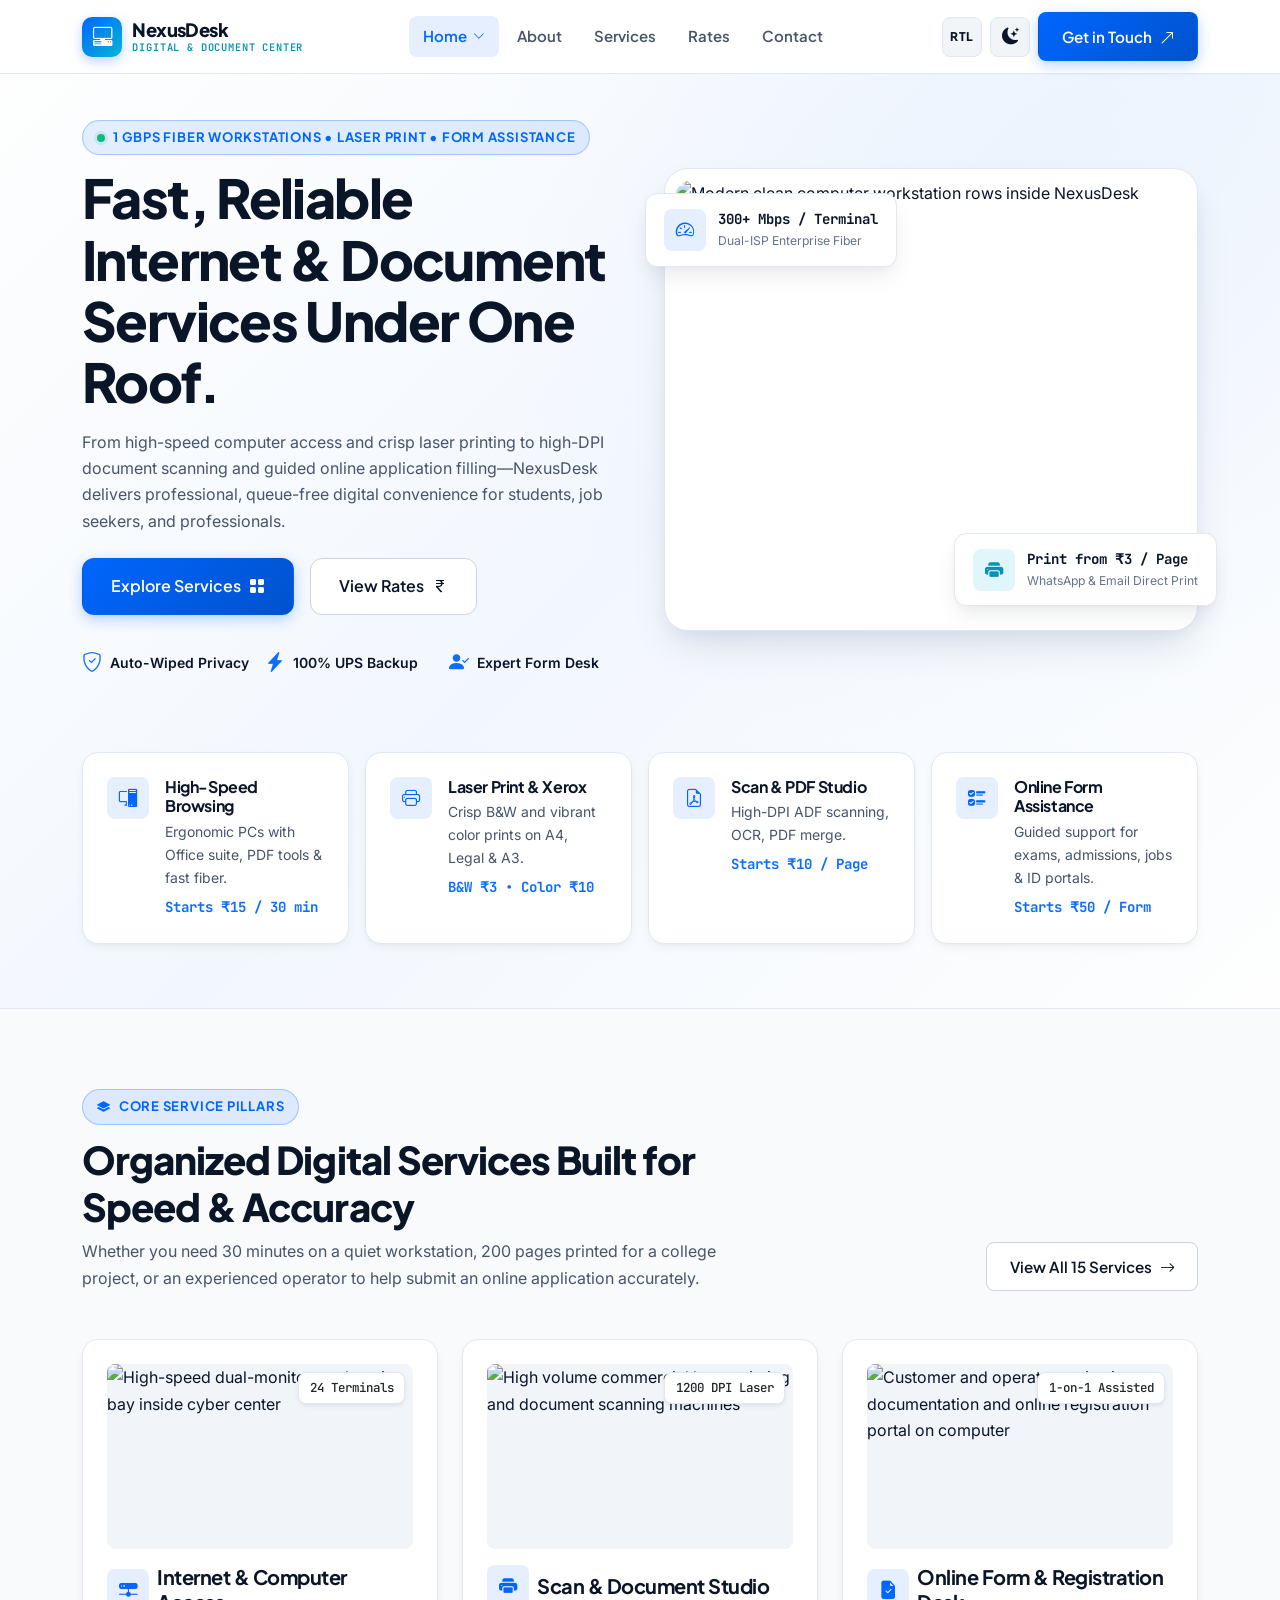
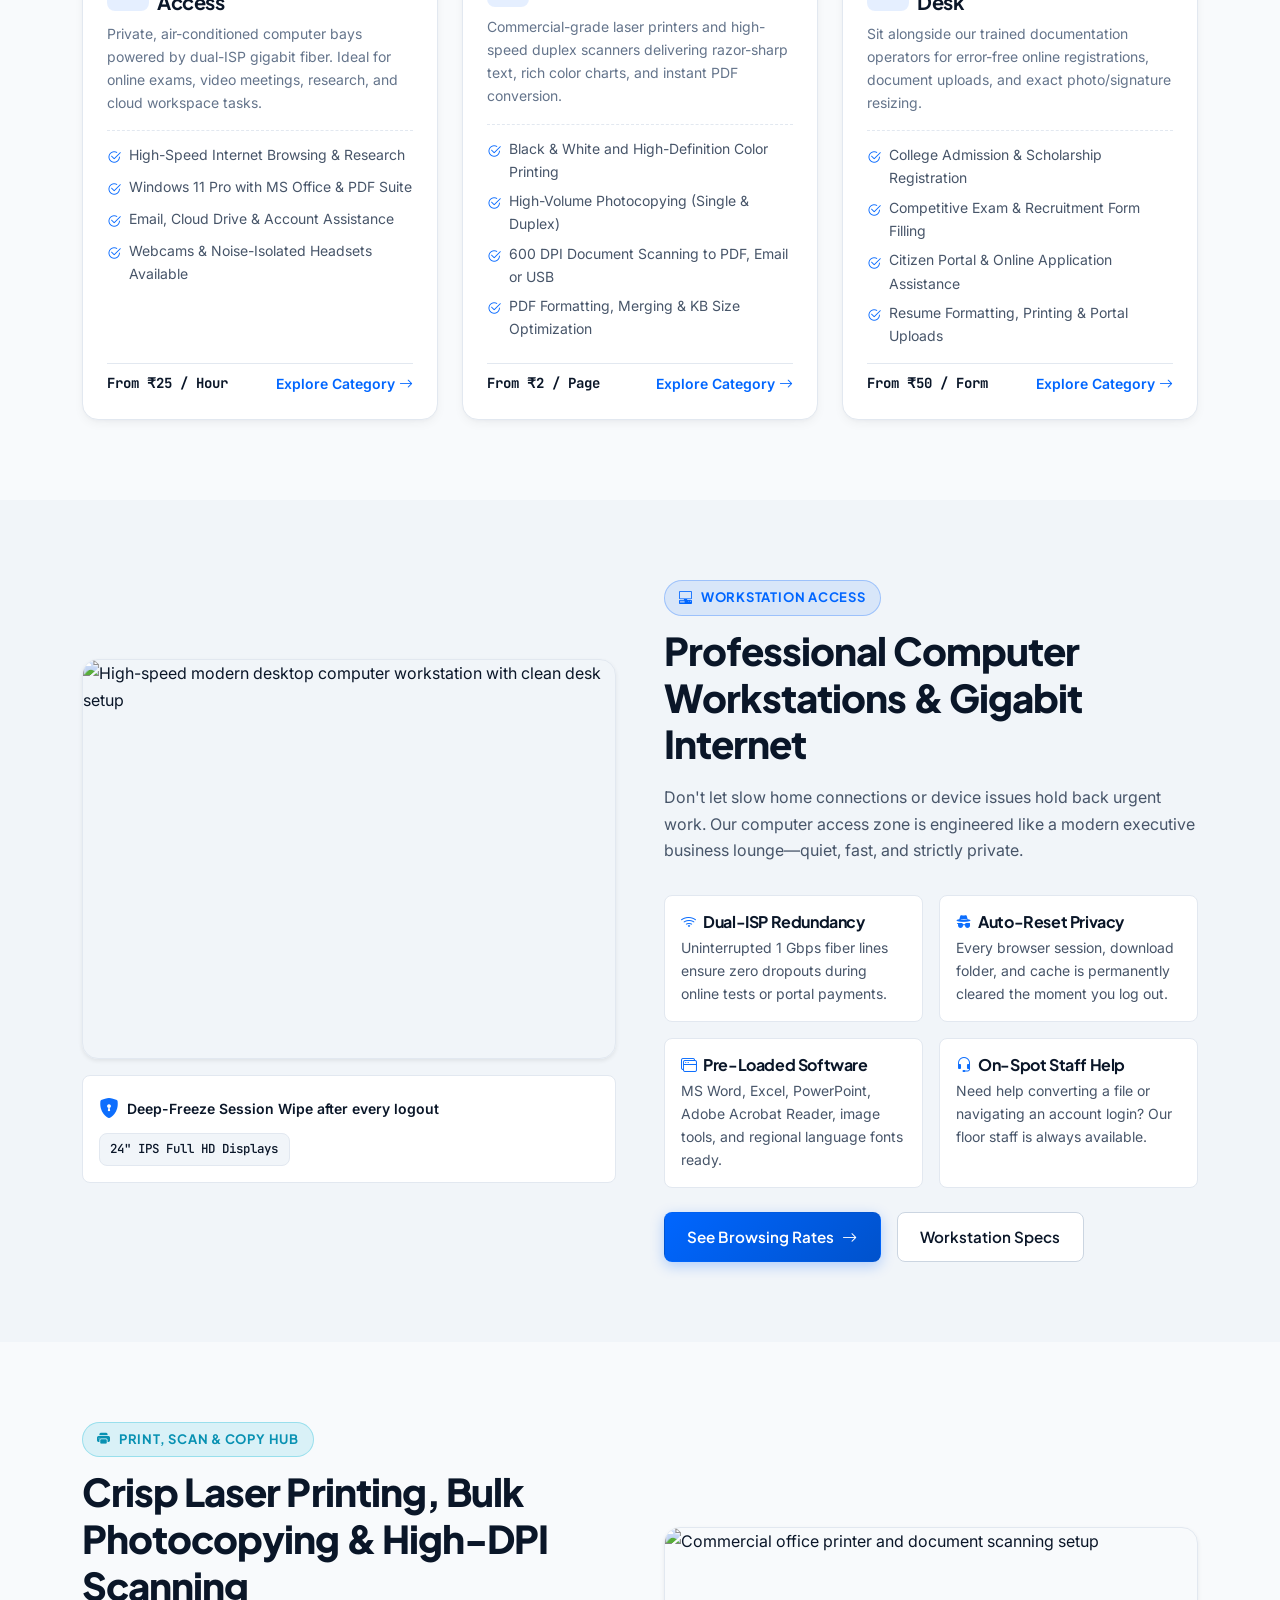
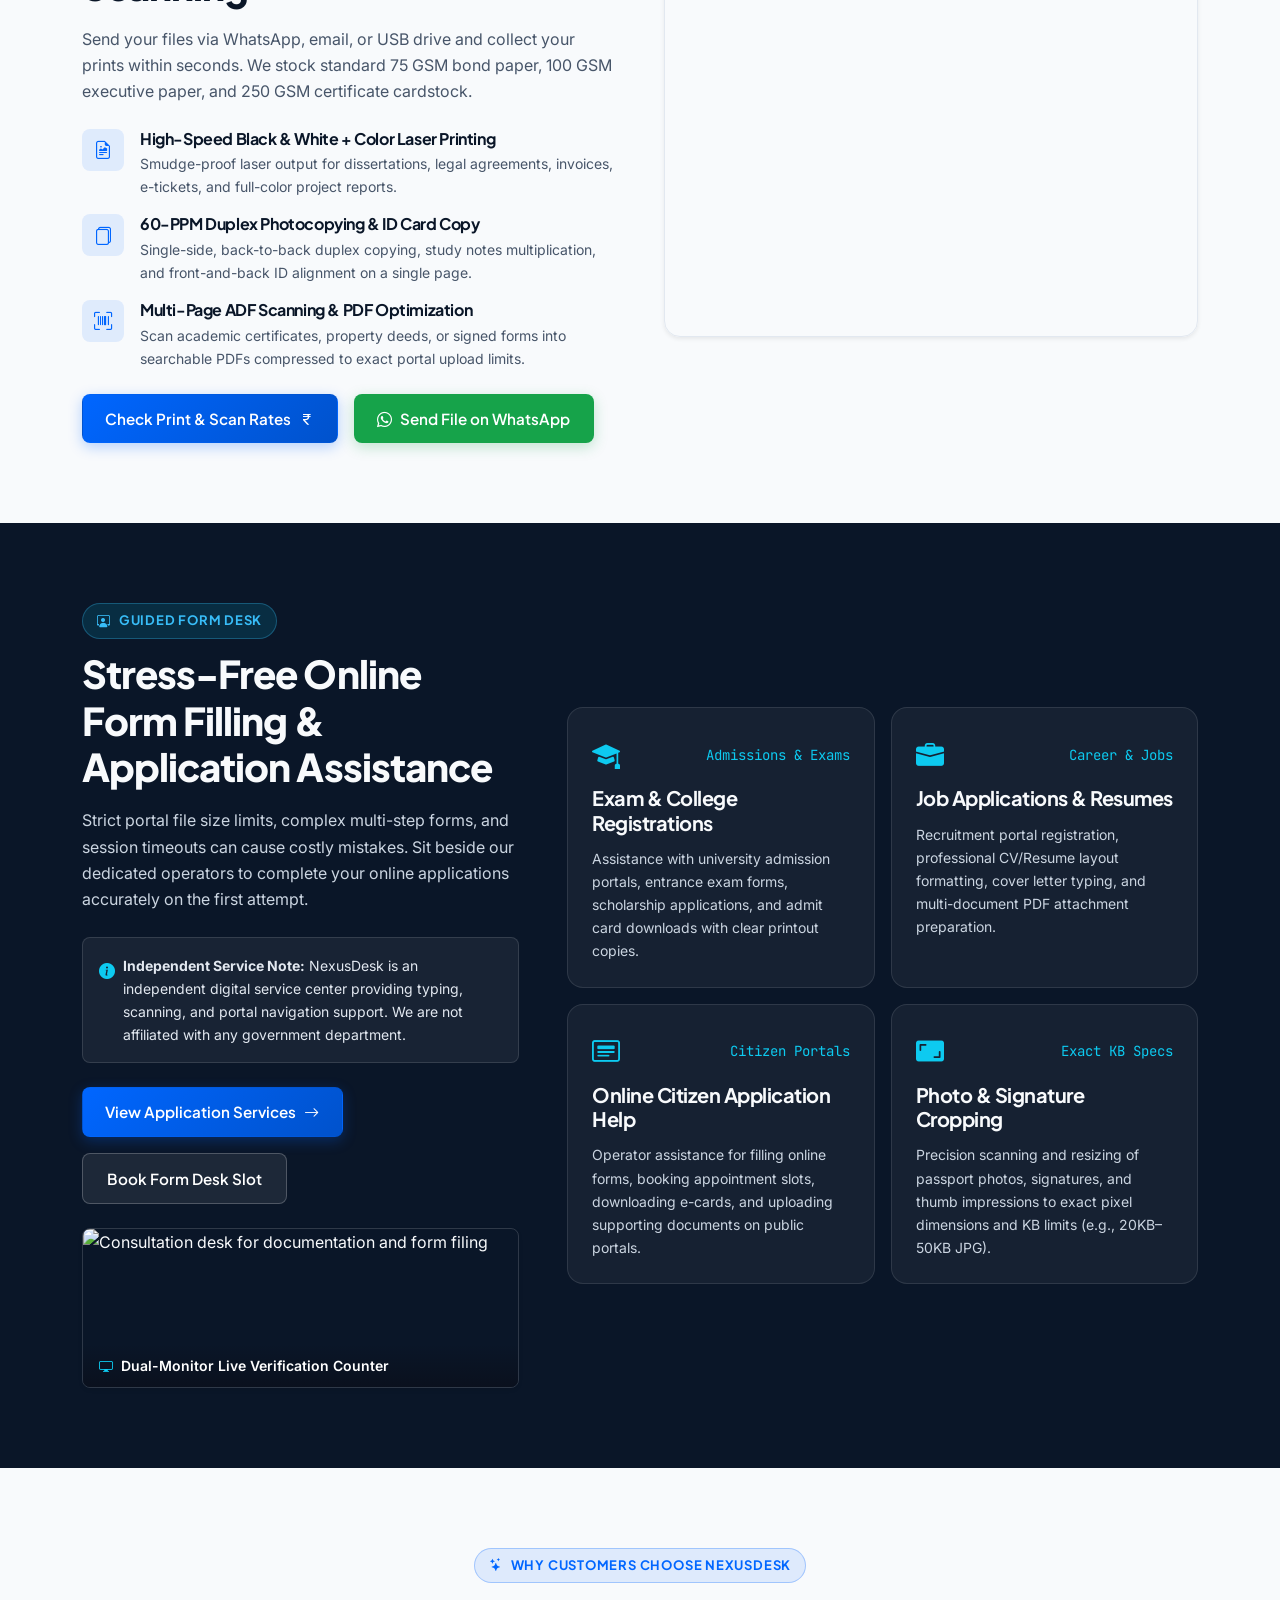
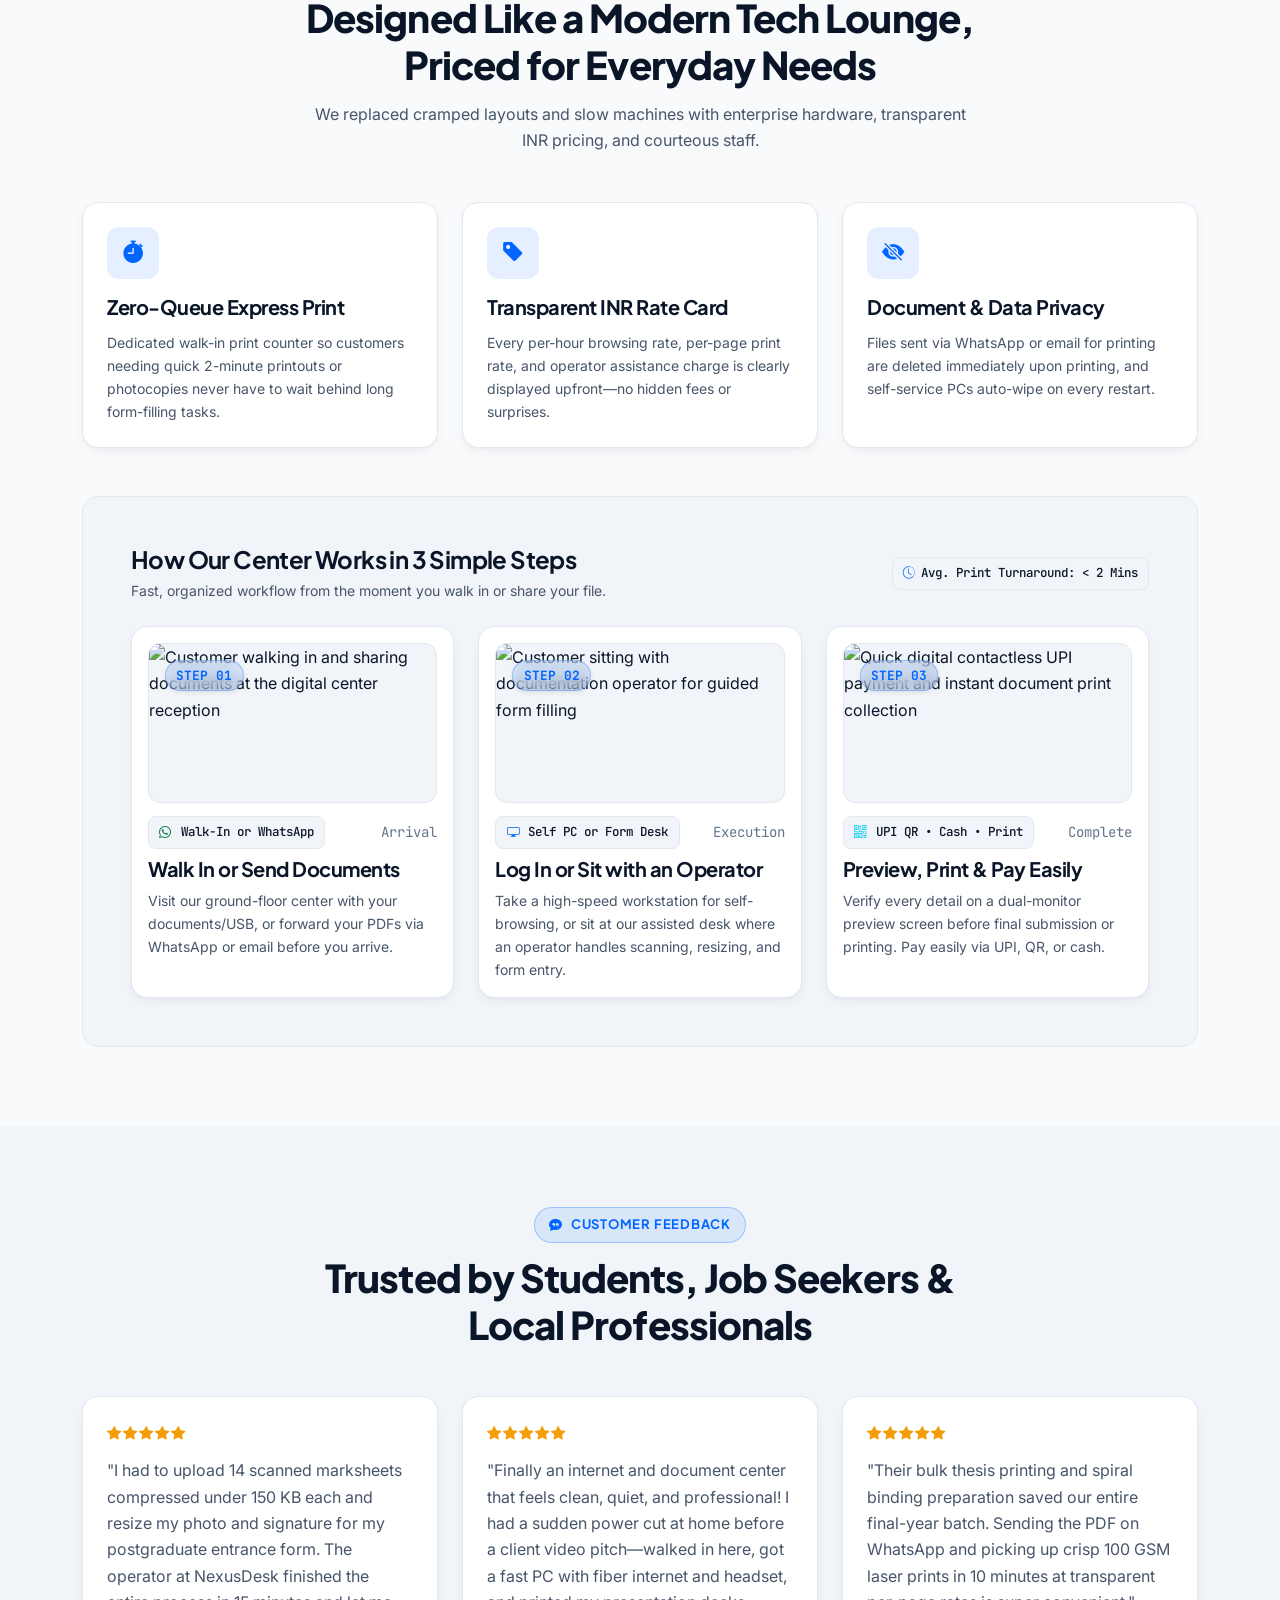
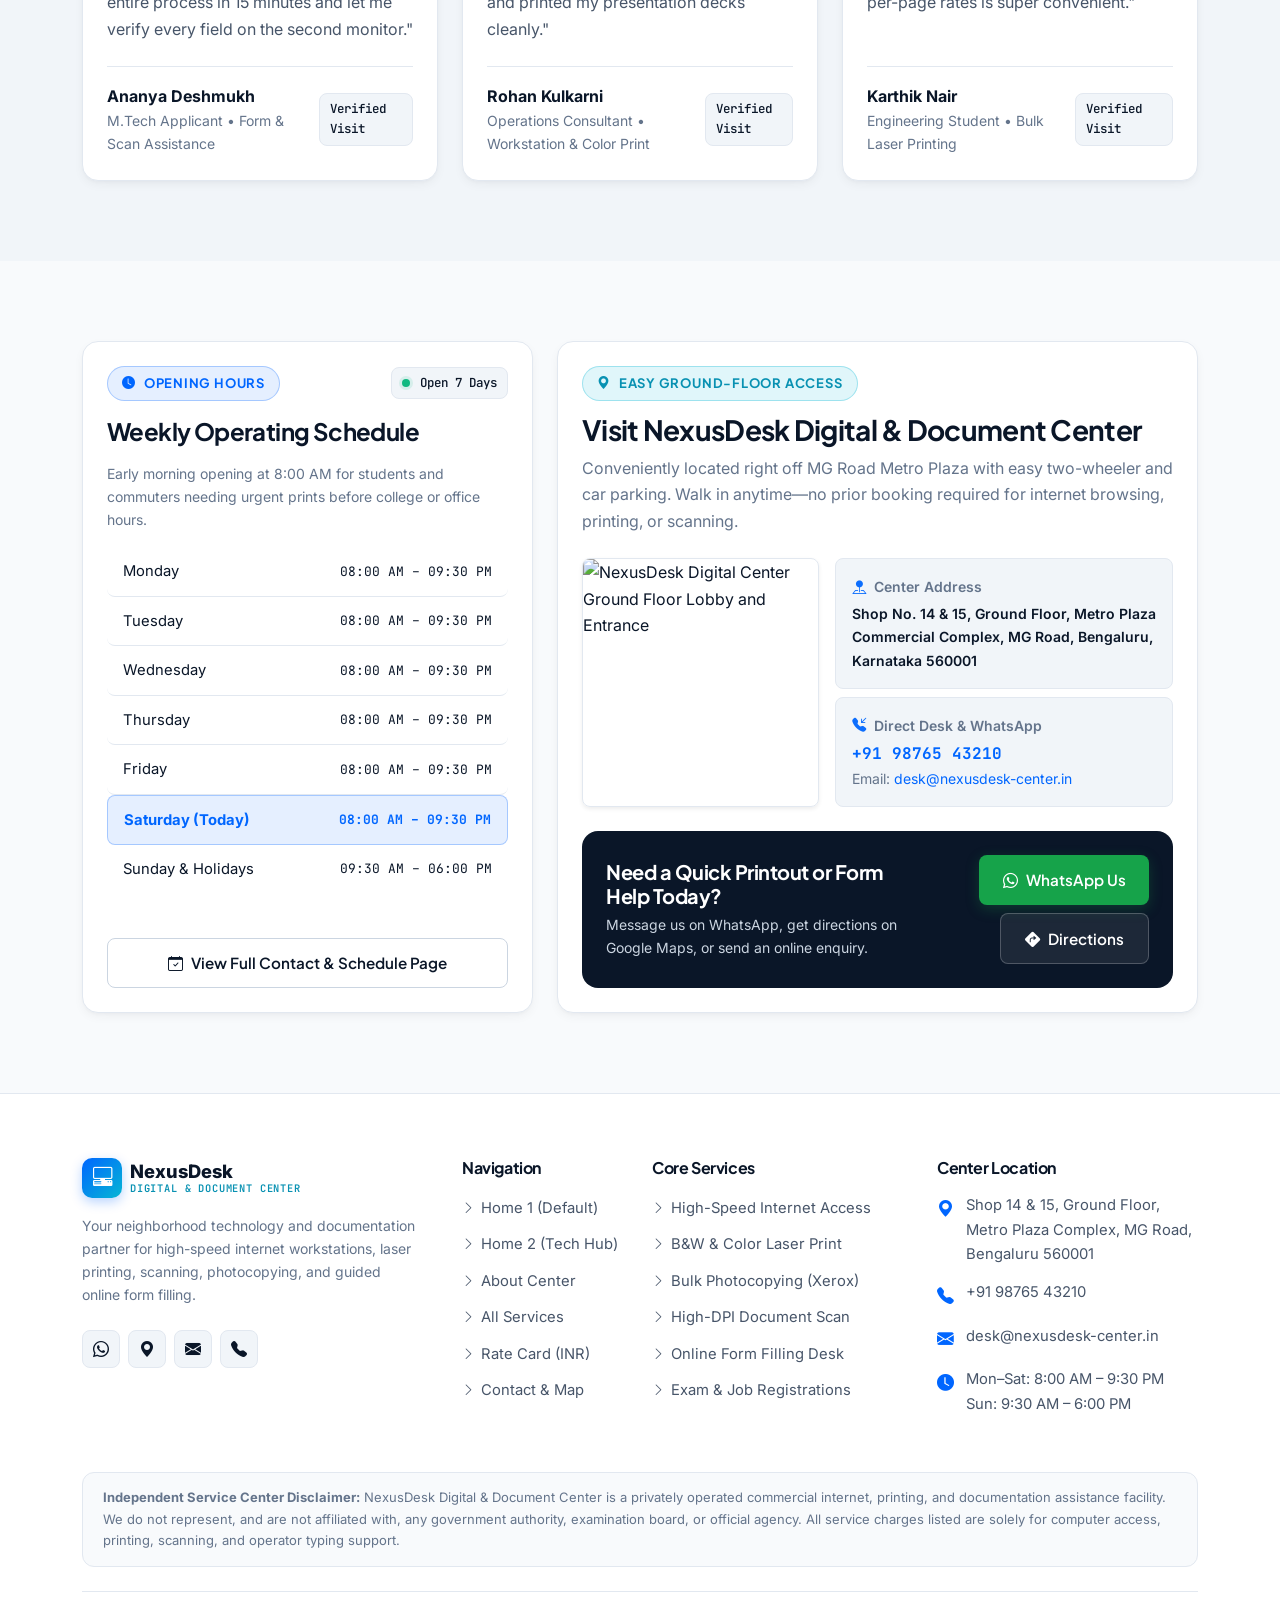
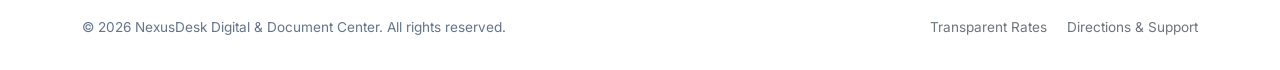
==== commit 1f1c73e9: "Your commit message" ====
--- a/index.html
+++ b/index.html
@@ -83,14 +83,14 @@
               </ul>
             </li>
 
-            <!-- 2. Services -->
+            <!-- 2. About (Next to Home) -->
+            <li class="nav-item">
+              <a class="nav-link" href="about.html">About</a>
+            </li>
+
+            <!-- 3. Services -->
             <li class="nav-item">
               <a class="nav-link" href="services.html">Services</a>
-            </li>
-
-            <!-- 3. About (3rd in Nav) -->
-            <li class="nav-item">
-              <a class="nav-link" href="about.html">About</a>
             </li>
 
             <!-- 4. Rates -->
@@ -372,8 +372,8 @@
             <div class="surface-card d-flex flex-column justify-content-between h-100">
               <div>
                 <div class="service-card-thumb mb-3 rounded-3 overflow-hidden position-relative" style="height: 185px;">
-                  <img src="https://images.unsplash.com/photo-1573496359142-b8d87734a5a2?auto=format&fit=crop&w=800&q=80"
-                    alt="Professional documentation operator guiding customer through application registration" class="w-100 h-100 object-fit-cover" loading="lazy" />
+                  <img src="https://images.unsplash.com/photo-1554224155-8d04cb21cd6c?auto=format&fit=crop&w=800&q=80"
+                    alt="Customer and operator reviewing documentation and online registration portal on computer" class="w-100 h-100 object-fit-cover" loading="lazy" />
                   <span class="position-absolute top-0 end-0 m-2 spec-pill bg-white text-dark shadow-sm">1-on-1 Assisted</span>
                 </div>
                 <div class="d-flex align-items-center gap-2 mb-2">
@@ -395,12 +395,6 @@
                 style="border-color: var(--border-color) !important;">
                 <span class="font-mono small fw-bold" style="color: var(--text-primary);">From ₹50 / Form</span>
                 <a href="services.html#application-services" class="fw-semibold small">
-                  Explore Category <i class="bi bi-arrow-right"></i>
-                </a>
-              </div>
-            </div>
-          </div>
-        </div>
                   Explore Category <i class="bi bi-arrow-right"></i>
                 </a>
               </div>
@@ -1052,8 +1046,8 @@
           <ul class="footer-links">
             <li><a href="index.html"><i class="bi bi-chevron-right small"></i> Home 1 (Default)</a></li>
             <li><a href="home-2.html"><i class="bi bi-chevron-right small"></i> Home 2 (Tech Hub)</a></li>
+            <li><a href="about.html"><i class="bi bi-chevron-right small"></i> About Center</a></li>
             <li><a href="services.html"><i class="bi bi-chevron-right small"></i> All Services</a></li>
-            <li><a href="about.html"><i class="bi bi-chevron-right small"></i> About Center</a></li>
             <li><a href="rates.html"><i class="bi bi-chevron-right small"></i> Rate Card (INR)</a></li>
             <li><a href="contact.html"><i class="bi bi-chevron-right small"></i> Contact &amp; Map</a></li>
           </ul>
--- a/assets/css/style.css
+++ b/assets/css/style.css
@@ -723,7 +723,7 @@
   padding-bottom: var(--space-10);
   background-color: var(--bg-body);
   background-image:
-    linear-gradient(135deg, rgba(255, 255, 255, 0.94) 0%, rgba(240, 246, 255, 0.90) 50%, rgba(255, 255, 255, 0.95) 100%),
+    linear-gradient(135deg, rgba(255, 255, 255, 0.82) 0%, rgba(240, 246, 255, 0.72) 50%, rgba(255, 255, 255, 0.84) 100%),
     radial-gradient(circle at 85% 15%, var(--accent-primary-soft) 0%, transparent 45%),
     url('https://images.unsplash.com/photo-1527689368864-3a821dbccc34?auto=format&fit=crop&w=1920&q=80');
   background-size: cover;
@@ -913,9 +913,9 @@
   padding-bottom: var(--space-8);
   background-color: var(--bg-surface-alt);
   background-image:
-    linear-gradient(135deg, rgba(255, 255, 255, 0.94) 0%, rgba(241, 245, 249, 0.90) 50%, rgba(255, 255, 255, 0.96) 100%),
-    radial-gradient(circle at 90% 20%, var(--accent-primary-soft) 0%, transparent 45%),
-    url('https://images.unsplash.com/photo-1497215728101-856f4ea42174?auto=format&fit=crop&w=1920&q=80');
+    linear-gradient(135deg, rgba(255, 255, 255, 0.78) 0%, rgba(240, 246, 255, 0.68) 50%, rgba(255, 255, 255, 0.82) 100%),
+    radial-gradient(circle at 90% 20%, rgba(0, 102, 255, 0.14) 0%, transparent 45%),
+    url('https://images.unsplash.com/photo-1527689368864-3a821dbccc34?auto=format&fit=crop&w=1920&q=80');
   background-size: cover;
   background-position: center center;
   background-repeat: no-repeat;
@@ -925,9 +925,9 @@
 [data-theme="dark"] .page-hero {
   background-color: var(--bg-surface-alt);
   background-image:
-    linear-gradient(135deg, rgba(10, 16, 29, 0.95) 0%, rgba(15, 27, 46, 0.91) 50%, rgba(10, 16, 29, 0.96) 100%),
-    radial-gradient(circle at 90% 20%, rgba(0, 102, 255, 0.2) 0%, transparent 45%),
-    url('https://images.unsplash.com/photo-1497215728101-856f4ea42174?auto=format&fit=crop&w=1920&q=80');
+    linear-gradient(135deg, rgba(10, 16, 29, 0.93) 0%, rgba(15, 27, 46, 0.88) 50%, rgba(10, 16, 29, 0.94) 100%),
+    radial-gradient(circle at 90% 20%, rgba(0, 102, 255, 0.22) 0%, transparent 45%),
+    url('https://images.unsplash.com/photo-1527689368864-3a821dbccc34?auto=format&fit=crop&w=1920&q=80');
 }
 
 .breadcrumb-custom {
@@ -948,6 +948,45 @@
 
 .breadcrumb-custom a:hover {
   color: var(--accent-primary);
+}
+
+/* Non-Home Pages: Center Buttons in Hero Section in Tab & 1024px */
+@media (min-width: 768px) and (max-width: 1024.98px) {
+  .page-hero .row {
+    text-align: center;
+  }
+
+  .page-hero .breadcrumb-custom {
+    justify-content: center;
+  }
+
+  .page-hero .col-lg-8,
+  .page-hero .col-12.col-xl-7 {
+    text-align: center;
+    margin-left: auto;
+    margin-right: auto;
+  }
+
+  .page-hero .page-hero-actions,
+  .page-hero .text-lg-end {
+    text-align: center !important;
+    display: flex !important;
+    justify-content: center !important;
+    align-items: center !important;
+    width: 100% !important;
+    margin-top: 1.25rem;
+  }
+
+  .page-hero .page-hero-actions .d-inline-flex,
+  .page-hero .text-lg-end .d-inline-flex {
+    justify-content: center !important;
+    width: 100% !important;
+  }
+
+  .page-hero .page-hero-actions a,
+  .page-hero .text-lg-end a {
+    margin: 0.25rem;
+  }
 }
 
 /* ==========================================================================
@@ -1919,6 +1958,26 @@
   .surface-card {
     padding: 1.25rem;
   }
+
+  /* Home 2 Bento Zone B & Mobile Refinements */
+  .bento-card {
+    padding: 1.25rem !important;
+    border-radius: var(--radius-lg) !important;
+  }
+
+  .bento-card h3.h4 {
+    font-size: 1.2rem !important;
+    line-height: 1.35 !important;
+  }
+
+  .bento-card .bento-card-thumb {
+    height: 150px !important;
+  }
+
+  .bento-card .badge {
+    font-size: 0.72rem !important;
+    padding: 0.25rem 0.55rem !important;
+  }
 }
 
 /* ==========================================================================
